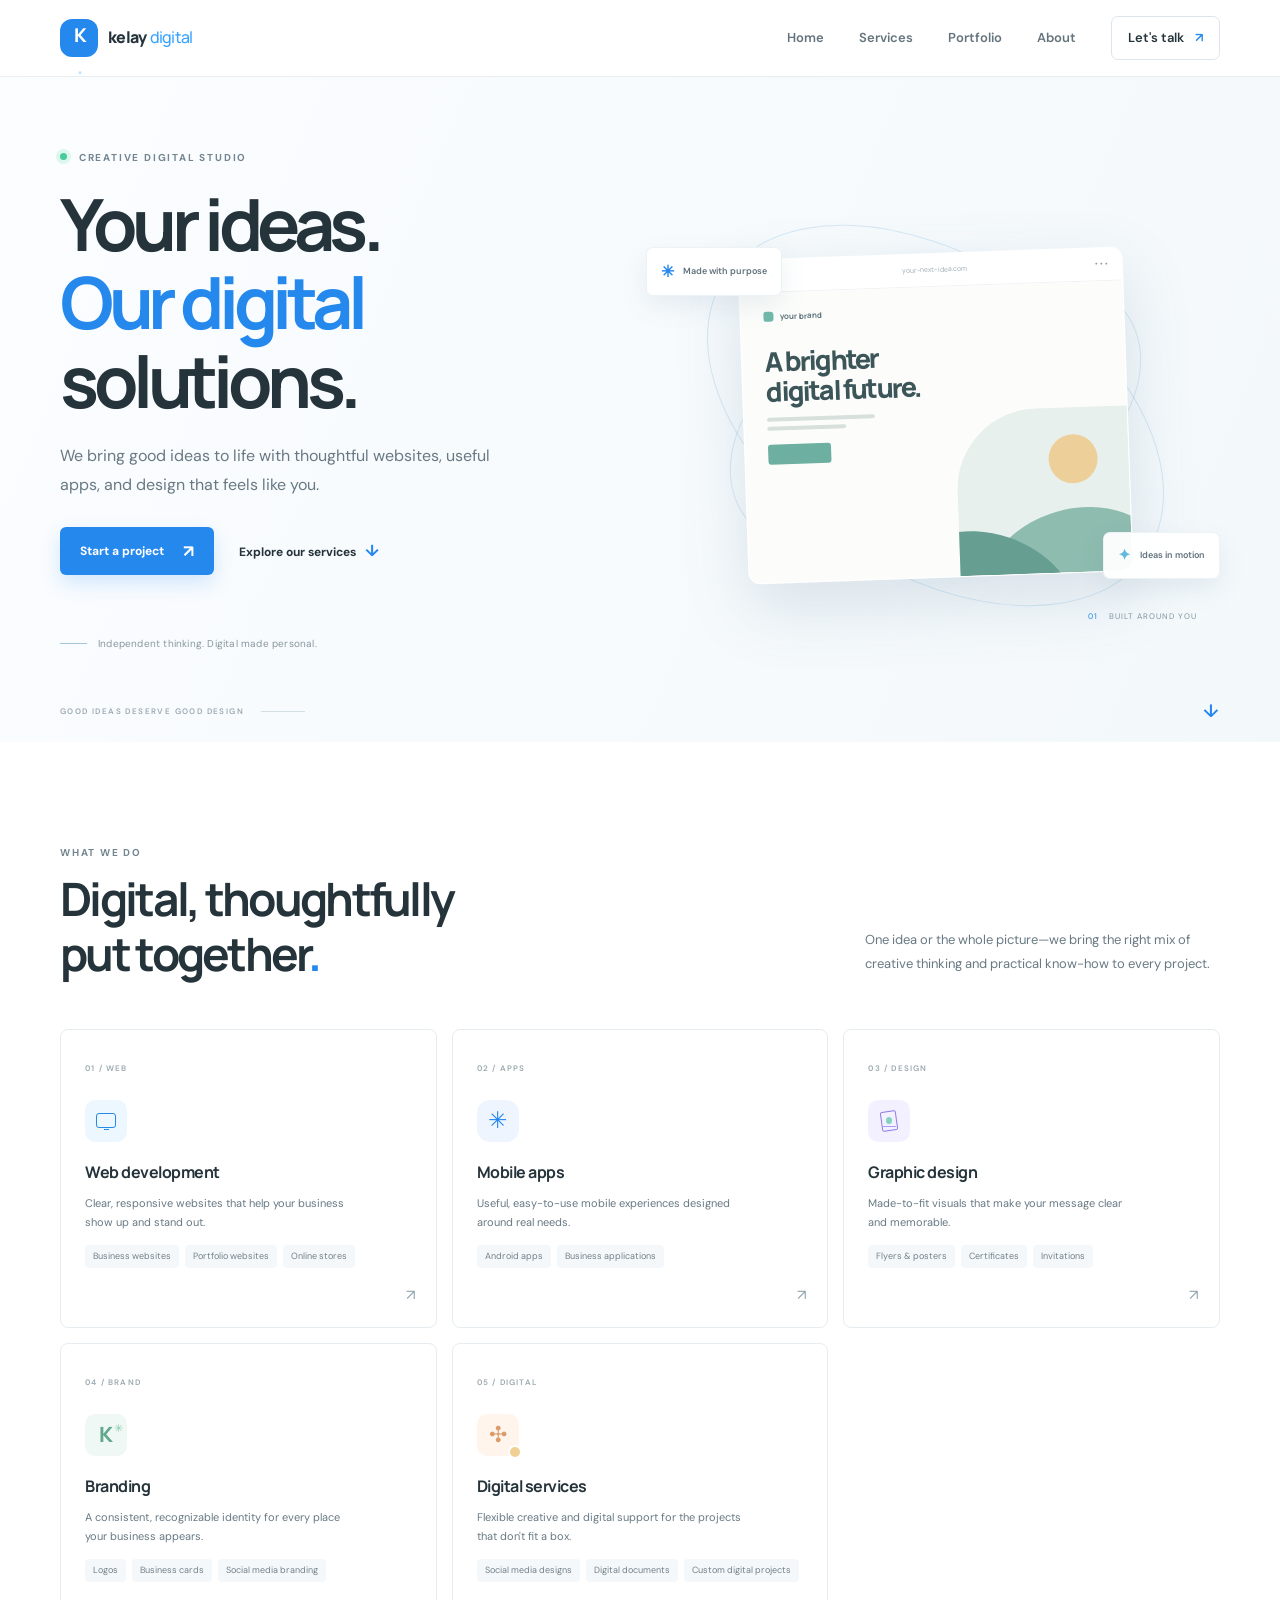
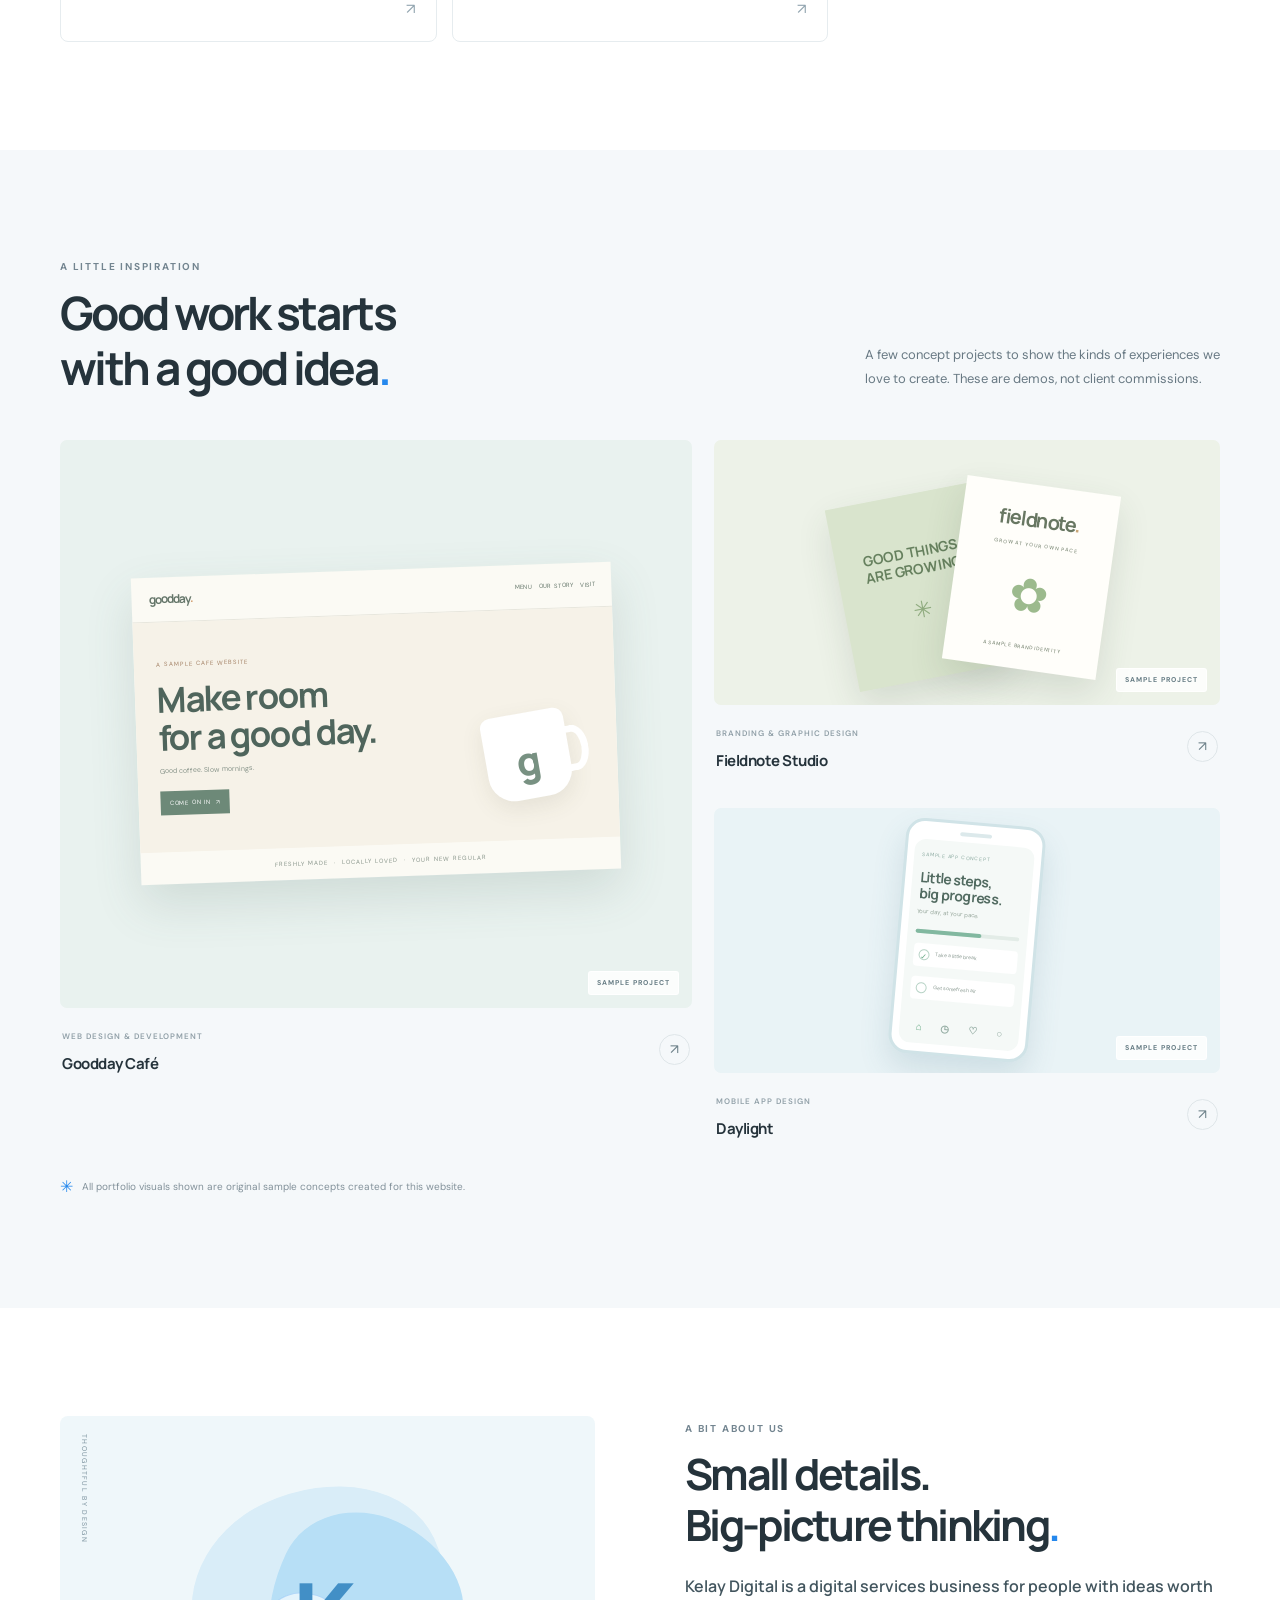
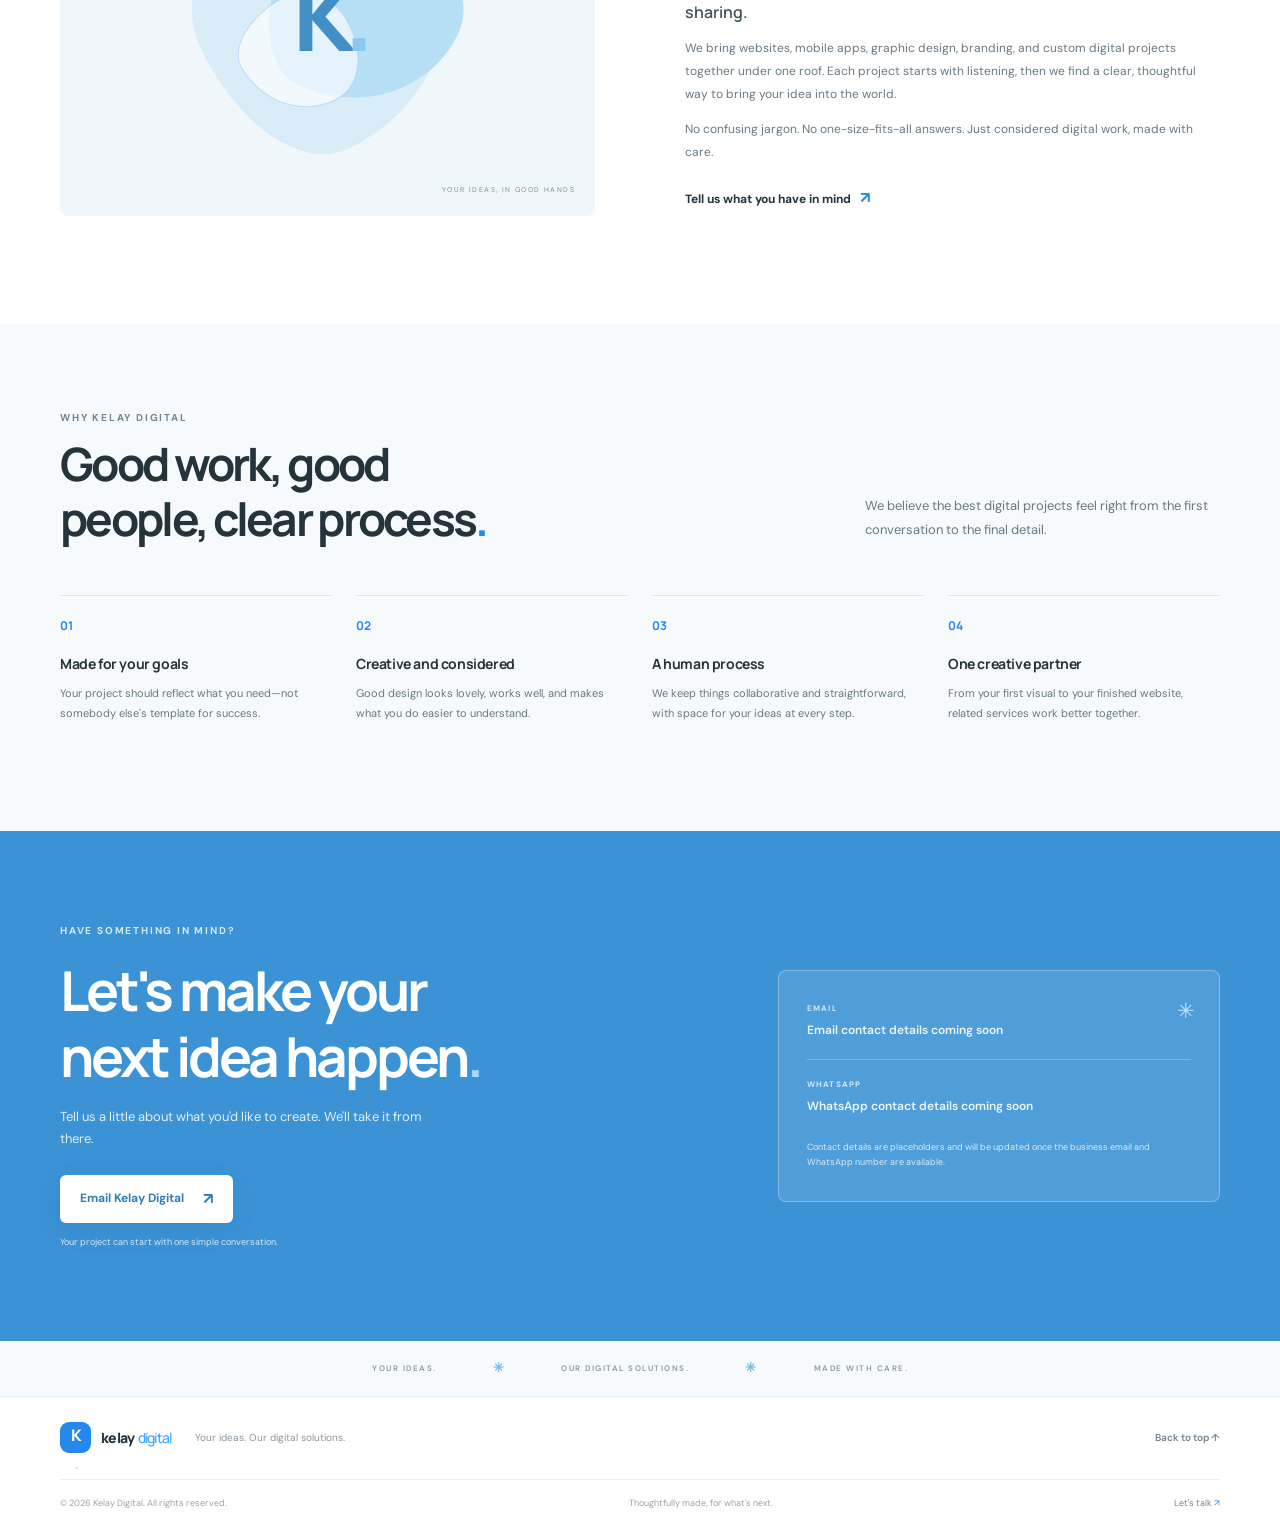
==== index.html @ d5e819df "Build responsive Kelay Digital business website Co-authored-by: Copilot <223556219+Copilot@users.nor" ====
<!doctype html>
<html lang="en">
  <head>
    <meta charset="utf-8">
    <meta name="viewport" content="width=device-width, initial-scale=1">
    <meta name="theme-color" content="#f6f9fc">
    <meta name="description" content="Kelay Digital creates thoughtful websites, mobile apps, visual identities, and digital designs for growing businesses.">
    <meta property="og:title" content="Kelay Digital — Your Ideas. Our Digital Solutions.">
    <meta property="og:description" content="Websites, mobile apps, design, and branding made for your next big idea.">
    <meta property="og:type" content="website">
    <title>Kelay Digital — Your Ideas. Our Digital Solutions.</title>
    <link rel="icon" href="assets/favicon.svg" type="image/svg+xml">
    <link rel="preconnect" href="https://fonts.googleapis.com">
    <link rel="preconnect" href="https://fonts.gstatic.com" crossorigin>
    <link href="https://fonts.googleapis.com/css2?family=DM+Sans:wght@400;500;600;700&family=Manrope:wght@400;500;600;700;800&display=swap" rel="stylesheet">
    <link rel="stylesheet" href="styles.css">
    <script src="script.js" defer></script>
  </head>
  <body>
    <a class="skip-link" href="#main">Skip to content</a>
    <header class="site-header">
      <div class="container nav-wrap">
        <a class="brand" href="#home" aria-label="Kelay Digital home">
          <span class="brand-mark" aria-hidden="true">K<span>.</span></span>
          <span class="brand-name">kelay<span>digital</span></span>
        </a>
        <button class="menu-toggle" type="button" aria-expanded="false" aria-controls="primary-nav" aria-label="Open navigation">
          <span></span><span></span>
        </button>
        <nav class="primary-nav" id="primary-nav" aria-label="Main navigation">
          <a href="#home">Home</a>
          <a href="#services">Services</a>
          <a href="#portfolio">Portfolio</a>
          <a href="#about">About</a>
          <a class="nav-contact" href="#contact">Let's talk <span aria-hidden="true">↗</span></a>
        </nav>
      </div>
    </header>

    <main id="main">
      <section class="hero section" id="home">
        <div class="container hero-grid">
          <div class="hero-copy">
            <p class="eyebrow"><span class="status-dot"></span> Creative digital studio</p>
            <h1>Your ideas.<br><span>Our digital</span><br>solutions.</h1>
            <p class="hero-description">We bring good ideas to life with thoughtful websites, useful apps, and design that feels like you.</p>
            <div class="button-row">
              <a class="button button-primary" href="#contact">Start a project <span aria-hidden="true">↗</span></a>
              <a class="text-link" href="#services">Explore our services <span aria-hidden="true">↓</span></a>
            </div>
            <div class="hero-note"><span class="note-line"></span> Independent thinking. Digital made personal.</div>
          </div>
          <div class="hero-art" aria-label="Abstract illustration of a website design in progress" role="img">
            <div class="art-orbit orbit-one"></div>
            <div class="art-orbit orbit-two"></div>
            <div class="art-glow"></div>
            <div class="floating-tag tag-design"><span class="tag-icon">✳</span> Made with purpose</div>
            <div class="browser-card">
              <div class="browser-top"><div class="window-dots"><i></i><i></i><i></i></div><span>your-next-idea.com</span><b>•••</b></div>
              <div class="browser-content">
                <div class="mock-brand"><span></span> your brand</div>
                <div class="mock-headline">A brighter<br>digital future.</div>
                <div class="mock-copy"></div><div class="mock-copy short"></div>
                <div class="mock-button"></div>
                <div class="mock-art"><div class="mock-sun"></div><div class="mock-hill hill-back"></div><div class="mock-hill hill-front"></div></div>
              </div>
            </div>
            <div class="floating-tag tag-spark"><span aria-hidden="true">✦</span> Ideas in motion</div>
            <div class="art-caption"><span>01</span> Built around you</div>
          </div>
        </div>
        <div class="hero-bottom container"><span>GOOD IDEAS DESERVE GOOD DESIGN</span><span class="hero-bottom-line"></span><a href="#services" aria-label="Scroll to services">↓</a></div>
      </section>

      <section class="section services-section" id="services">
        <div class="container">
          <div class="section-heading">
            <div><p class="eyebrow">What we do</p><h2>Digital, thoughtfully<br>put together<span class="blue-period">.</span></h2></div>
            <p class="section-intro">One idea or the whole picture—we bring the right mix of creative thinking and practical know-how to every project.</p>
          </div>
          <div class="service-grid">
            <article class="service-card"><span class="service-number">01 / WEB</span><div class="service-icon icon-web" aria-hidden="true"><span></span><i></i><b></b></div><h3>Web development</h3><p>Clear, responsive websites that help your business show up and stand out.</p><ul><li>Business websites</li><li>Portfolio websites</li><li>Online stores</li></ul><a href="#contact" class="card-arrow" aria-label="Ask about web development">↗</a></article>
            <article class="service-card"><span class="service-number">02 / APPS</span><div class="service-icon icon-app" aria-hidden="true"><span>✳</span></div><h3>Mobile apps</h3><p>Useful, easy-to-use mobile experiences designed around real needs.</p><ul><li>Android apps</li><li>Business applications</li></ul><a href="#contact" class="card-arrow" aria-label="Ask about mobile apps">↗</a></article>
            <article class="service-card"><span class="service-number">03 / DESIGN</span><div class="service-icon icon-design" aria-hidden="true"><span></span><i></i><b></b></div><h3>Graphic design</h3><p>Made-to-fit visuals that make your message clear and memorable.</p><ul><li>Flyers &amp; posters</li><li>Certificates</li><li>Invitations</li></ul><a href="#contact" class="card-arrow" aria-label="Ask about graphic design">↗</a></article>
            <article class="service-card"><span class="service-number">04 / BRAND</span><div class="service-icon icon-brand" aria-hidden="true"><span>K</span><i>✳</i></div><h3>Branding</h3><p>A consistent, recognizable identity for every place your business appears.</p><ul><li>Logos</li><li>Business cards</li><li>Social media branding</li></ul><a href="#contact" class="card-arrow" aria-label="Ask about branding">↗</a></article>
            <article class="service-card"><span class="service-number">05 / DIGITAL</span><div class="service-icon icon-digital" aria-hidden="true"><span>✣</span><b></b></div><h3>Digital services</h3><p>Flexible creative and digital support for the projects that don't fit a box.</p><ul><li>Social media designs</li><li>Digital documents</li><li>Custom digital projects</li></ul><a href="#contact" class="card-arrow" aria-label="Ask about digital services">↗</a></article>
          </div>
        </div>
      </section>

      <section class="section portfolio-section" id="portfolio">
        <div class="container">
          <div class="section-heading portfolio-heading">
            <div><p class="eyebrow">A little inspiration</p><h2>Good work starts<br>with a good idea<span class="blue-period">.</span></h2></div>
            <p class="section-intro">A few concept projects to show the kinds of experiences we love to create. These are demos, not client commissions.</p>
          </div>
          <div class="portfolio-grid">
            <article class="project-card project-large">
              <div class="project-art project-cafe" aria-label="Illustrated sample cafe website design">
                <div class="cafe-window"><div class="cafe-nav"><b>goodday<span>.</span></b><span>MENU&nbsp;&nbsp; OUR STORY&nbsp;&nbsp; VISIT</span></div><div class="cafe-main"><div><small>A SAMPLE CAFE WEBSITE</small><strong>Make room<br>for a good day.</strong><span>Good coffee. Slow mornings.</span><i>COME ON IN&nbsp; ↗</i></div><div class="coffee-cup"><span>g</span></div></div><div class="cafe-bottom">FRESHLY MADE&nbsp; · &nbsp;LOCALLY LOVED&nbsp; · &nbsp;YOUR NEW REGULAR</div></div>
                <span class="demo-stamp">SAMPLE PROJECT</span>
              </div>
              <div class="project-meta"><div><span>WEB DESIGN &amp; DEVELOPMENT</span><h3>Goodday Café</h3></div><span class="project-arrow" aria-hidden="true">↗</span></div>
            </article>
            <article class="project-card">
              <div class="project-art project-brand" aria-label="Illustrated sample stationery and branding concept">
                <div class="brand-paper paper-back"><span>GOOD THINGS<br>ARE GROWING.</span><i>✳</i></div><div class="brand-paper paper-front"><b>fieldnote<span>.</span></b><span>GROW AT YOUR OWN PACE</span><div class="leaf-art">✿</div><small>A SAMPLE BRAND IDENTITY</small></div><span class="demo-stamp">SAMPLE PROJECT</span>
              </div>
              <div class="project-meta"><div><span>BRANDING &amp; GRAPHIC DESIGN</span><h3>Fieldnote Studio</h3></div><span class="project-arrow" aria-hidden="true">↗</span></div>
            </article>
            <article class="project-card">
              <div class="project-art project-app" aria-label="Illustrated sample mobile app interface concept">
                <div class="app-phone"><div class="app-speaker"></div><div class="app-screen"><small>SAMPLE APP CONCEPT</small><b>Little steps,<br>big progress.</b><span>Your day, at your pace.</span><div class="app-progress"><i></i></div><div class="app-task"><i>✓</i><span>Take a little break</span></div><div class="app-task"><i></i><span>Get some fresh air</span></div><div class="app-nav"><b>⌂</b><b>◷</b><b>♡</b><b>○</b></div></div></div><span class="demo-stamp">SAMPLE PROJECT</span>
              </div>
              <div class="project-meta"><div><span>MOBILE APP DESIGN</span><h3>Daylight</h3></div><span class="project-arrow" aria-hidden="true">↗</span></div>
            </article>
          </div>
          <p class="portfolio-note"><span aria-hidden="true">✳</span> All portfolio visuals shown are original sample concepts created for this website.</p>
        </div>
      </section>

      <section class="section about-section" id="about">
        <div class="container about-grid">
          <div class="about-art" aria-hidden="true"><div class="about-shape shape-a"></div><div class="about-shape shape-b"></div><div class="about-shape shape-c"></div><div class="about-monogram">K<span>.</span></div><span class="about-art-caption">YOUR IDEAS, IN GOOD HANDS</span><span class="about-side-label">THOUGHTFUL BY DESIGN</span></div>
          <div class="about-copy"><p class="eyebrow">A bit about us</p><h2>Small details.<br>Big-picture thinking<span class="blue-period">.</span></h2><p class="about-lead">Kelay Digital is a digital services business for people with ideas worth sharing.</p><p>We bring websites, mobile apps, graphic design, branding, and custom digital projects together under one roof. Each project starts with listening, then we find a clear, thoughtful way to bring your idea into the world.</p><p>No confusing jargon. No one-size-fits-all answers. Just considered digital work, made with care.</p><a class="text-link about-link" href="#contact">Tell us what you have in mind <span aria-hidden="true">↗</span></a></div>
        </div>
      </section>

      <section class="section approach-section">
        <div class="container">
          <div class="section-heading"><div><p class="eyebrow">Why Kelay Digital</p><h2>Good work, good<br>people, clear process<span class="blue-period">.</span></h2></div><p class="section-intro">We believe the best digital projects feel right from the first conversation to the final detail.</p></div>
          <div class="approach-grid">
            <article><span>01</span><h3>Made for your goals</h3><p>Your project should reflect what you need—not somebody else's template for success.</p></article>
            <article><span>02</span><h3>Creative and considered</h3><p>Good design looks lovely, works well, and makes what you do easier to understand.</p></article>
            <article><span>03</span><h3>A human process</h3><p>We keep things collaborative and straightforward, with space for your ideas at every step.</p></article>
            <article><span>04</span><h3>One creative partner</h3><p>From your first visual to your finished website, related services work better together.</p></article>
          </div>
        </div>
      </section>

      <section class="section contact-section" id="contact">
        <div class="container contact-wrap">
          <div class="contact-copy"><p class="eyebrow">Have something in mind?</p><h2>Let's make your<br>next idea happen<span class="contact-period">.</span></h2><p>Tell us a little about what you'd like to create. We'll take it from there.</p><a class="button button-light" href="mailto:YOUR_EMAIL@example.com" data-contact="email">Email Kelay Digital <span aria-hidden="true">↗</span></a><p class="contact-note">Your project can start with one simple conversation.</p></div>
          <div class="contact-details"><span class="contact-detail-icon" aria-hidden="true">✳</span><div><span>EMAIL</span><a href="mailto:YOUR_EMAIL@example.com" data-contact="email">YOUR_EMAIL@example.com</a></div><div class="contact-divider"></div><div><span>WHATSAPP</span><a href="https://wa.me/YOUR_WHATSAPP_NUMBER" data-contact="whatsapp">WhatsApp contact details coming soon</a></div><p>Contact details are placeholders and will be updated once the business email and WhatsApp number are available.</p></div>
        </div>
      </section>
      <section class="closing-strip"><div class="container"><span>YOUR IDEAS.</span><i>✳</i><span>OUR DIGITAL SOLUTIONS.</span><i>✳</i><span>MADE WITH CARE.</span></div></section>
    </main>

    <footer class="site-footer">
      <div class="container footer-main"><a class="brand footer-brand" href="#home"><span class="brand-mark" aria-hidden="true">K<span>.</span></span><span class="brand-name">kelay<span>digital</span></span></a><p>Your ideas. Our digital solutions.</p><a href="#home" class="back-top">Back to top ↑</a></div>
      <div class="container footer-bottom"><span>© <span id="year"></span> Kelay Digital. All rights reserved.</span><span>Thoughtfully made, for what's next.</span><a href="#contact">Let's talk <span aria-hidden="true">↗</span></a></div>
    </footer>
  </body>
</html>
---- styles.css ----
:root {
  color-scheme: light;
  --ink: #25333b;
  --muted: #687983;
  --blue: #2588ed;
  --blue-bright: #38a4ff;
  --pale-blue: #eaf5ff;
  --paper: #ffffff;
  --wash: #f5f8fa;
  --line: #e6ecef;
  --heading: "Manrope", "DM Sans", sans-serif;
  --body: "DM Sans", "Manrope", sans-serif;
}

* { box-sizing: border-box; }
html { scroll-behavior: smooth; scroll-padding-top: 86px; }
body { margin: 0; color: var(--ink); background: var(--paper); font-family: var(--body); font-size: 15px; line-height: 1.7; -webkit-font-smoothing: antialiased; }
a { color: inherit; text-decoration: none; }
button, a { -webkit-tap-highlight-color: transparent; }
a:focus-visible, button:focus-visible { outline: 3px solid var(--blue-bright); outline-offset: 4px; }
.container { width: min(1160px, calc(100% - 64px)); margin: 0 auto; }
.section { padding: 108px 0; }
.site-header { position: sticky; z-index: 20; top: 0; background: rgba(255,255,255,.94); border-bottom: 1px solid rgba(230,236,239,.9); backdrop-filter: blur(14px); }
.nav-wrap { display: flex; min-height: 76px; align-items: center; justify-content: space-between; }
.brand { display: inline-flex; align-items: center; gap: 10px; }
.brand-mark { display: grid; width: 38px; height: 38px; place-items: center; border-radius: 12px; background: var(--blue); color: white; font-family: var(--heading); font-size: 19px; font-weight: 800; letter-spacing: -2px; }
.brand-mark span, .brand-name span { color: var(--blue-bright); }
.brand-mark span { color: #bde2ff; }
.brand-name { color: var(--ink); font-family: var(--heading); font-size: 16px; font-weight: 800; letter-spacing: -.7px; }
.brand-name span { padding-left: 3px; font-weight: 500; }
.primary-nav { display: flex; align-items: center; gap: 35px; color: #64747d; font-size: 13px; font-weight: 600; }
.primary-nav > a:not(.nav-contact) { transition: color .2s ease; }
.primary-nav > a:not(.nav-contact):hover { color: var(--blue); }
.nav-contact { padding: 10px 16px; border: 1px solid #dce5eb; border-radius: 7px; color: var(--ink); transition: border-color .2s, background .2s, color .2s; }
.nav-contact span { padding-left: 8px; color: var(--blue); }
.nav-contact:hover { border-color: var(--blue); background: var(--pale-blue); }
.menu-toggle { display: none; }
.hero { position: relative; overflow: hidden; min-height: 645px; padding: 72px 0 0; background: linear-gradient(112deg,#fbfdff 0%,#f3f8fb 100%); }
.hero-grid { display: grid; min-height: 510px; grid-template-columns: 1fr 1.03fr; align-items: center; gap: 38px; }
.hero-copy { position: relative; z-index: 2; padding-bottom: 29px; }
.eyebrow { margin: 0 0 19px; color: #738590; font-size: 10px; font-weight: 700; letter-spacing: 1.8px; text-transform: uppercase; }
.status-dot { display: inline-block; width: 7px; height: 7px; margin: 0 8px 1px 0; border-radius: 50%; background: #4ac99a; box-shadow: 0 0 0 4px #ddf7ec; }
h1, h2, h3, p { margin-top: 0; }
h1, h2, h3 { font-family: var(--heading); }
h1 { margin-bottom: 22px; font-size: clamp(48px,6vw,72px); font-weight: 700; letter-spacing: -5.4px; line-height: 1.09; }
h1 span { color: var(--blue); }
.hero-description { max-width: 440px; margin-bottom: 27px; color: var(--muted); font-size: 16px; line-height: 1.8; }
.button-row { display: flex; align-items: center; gap: 25px; }
.button { display: inline-flex; min-height: 48px; align-items: center; justify-content: center; gap: 19px; padding: 0 19px; border: 1px solid transparent; border-radius: 6px; font-size: 12px; font-weight: 700; transition: transform .2s ease, background .2s ease, box-shadow .2s ease; }
.button:hover { transform: translateY(-2px); }
.button-primary { background: var(--blue); color: white; box-shadow: 0 8px 20px rgba(37,136,237,.19); }
.button-primary:hover { background: #1876d5; box-shadow: 0 10px 24px rgba(37,136,237,.26); }
.button-primary span { font-size: 17px; }
.text-link { color: var(--ink); font-size: 12px; font-weight: 700; transition: color .2s; }
.text-link span { margin-left: 6px; color: var(--blue); font-size: 16px; }
.text-link:hover { color: var(--blue); }
.hero-note { display: flex; align-items: center; gap: 11px; margin-top: 60px; color: #8897a0; font-size: 10px; letter-spacing: .2px; }
.note-line { width: 27px; height: 1px; background: #a7c5d9; }
.hero-art { position: relative; display: grid; min-height: 480px; place-items: center; }
.art-glow { position: absolute; width: 350px; height: 350px; border-radius: 50%; background: radial-gradient(circle,#d9eeff 0%,rgba(226,242,255,.66) 48%,rgba(226,242,255,0) 72%); }
.art-orbit { position: absolute; border: 1px solid rgba(113,176,224,.25); border-radius: 50%; transform: rotate(-24deg); }
.orbit-one { width: 435px; height: 260px; }
.orbit-two { width: 505px; height: 315px; transform: rotate(33deg); }
.browser-card { position: relative; z-index: 1; overflow: hidden; width: min(385px,83%); border: 1px solid rgba(255,255,255,.9); border-radius: 12px; background: white; box-shadow: 0 24px 65px rgba(71,111,139,.17); transform: rotate(-2deg); animation: float 6s ease-in-out infinite; }
.browser-top { display: flex; height: 33px; align-items: center; justify-content: space-between; padding: 0 12px; border-bottom: 1px solid #eff2f4; color: #a3b0b9; font-size: 7px; }
.browser-top b { color: #8d9ba4; letter-spacing: 2px; }
.window-dots { display: flex; gap: 4px; }
.window-dots i { width: 5px; height: 5px; border-radius: 50%; background: #c8dfed; }
.window-dots i:first-child { background: #ffb7ab; }.window-dots i:nth-child(2) { background: #f6d78a; }
.browser-content { position: relative; overflow: hidden; height: 290px; padding: 17px 23px; background: #fcfdfb; }
.mock-brand { position: relative; z-index: 1; color: #5e747c; font-family: var(--heading); font-size: 8px; font-weight: 700; }
.mock-brand span { display: inline-block; width: 10px; height: 10px; margin-right: 4px; border-radius: 3px; background: #72b9ab; vertical-align: -2px; }
.mock-headline { position: relative; z-index: 1; margin-top: 23px; color: #3c5559; font-family: var(--heading); font-size: 27px; font-weight: 800; letter-spacing: -1.8px; line-height: 1.12; }
.mock-copy { position: relative; z-index: 1; width: 108px; height: 4px; margin-top: 11px; border-radius: 5px; background: #d7e0dd; }
.mock-copy.short { width: 79px; margin-top: 5px; }
.mock-button { position: relative; z-index: 1; width: 63px; height: 20px; margin-top: 14px; border-radius: 3px; background: #6dafa0; }
.mock-art { position: absolute; right: -8px; bottom: 0; width: 180px; height: 165px; overflow: hidden; border-radius: 80px 0 0 0; background: #e7f0ec; }
.mock-sun { position: absolute; top: 27px; right: 39px; width: 49px; height: 49px; border-radius: 50%; background: #edcf9a; }
.mock-hill { position: absolute; right: -24px; bottom: -67px; width: 180px; height: 130px; border-radius: 50% 50% 0 0; background: #8ebcaf; transform: rotate(-14deg); }
.hill-front { right: 63px; bottom: -89px; background: #669e91; transform: rotate(21deg); }
.floating-tag { position: absolute; z-index: 2; display: flex; align-items: center; gap: 9px; padding: 10px 14px; border: 1px solid rgba(234,241,245,.9); border-radius: 7px; background: rgba(255,255,255,.95); box-shadow: 0 10px 26px rgba(71,111,139,.1); color: #60717b; font-size: 9px; font-weight: 600; }
.tag-design { top: 72px; left: -5px; animation: float 5.5s ease-in-out infinite reverse; }
.tag-icon { color: var(--blue); font-size: 16px; }
.tag-spark { right: 0; bottom: 76px; animation: float 5s 1s ease-in-out infinite; }
.tag-spark span { color: #62b9db; font-size: 15px; }
.art-caption { position: absolute; right: 23px; bottom: 31px; color: #8296a0; font-size: 8px; letter-spacing: 1px; text-transform: uppercase; }
.art-caption span { margin-right: 8px; color: var(--blue); }
.hero-bottom { display: flex; height: 61px; align-items: center; gap: 17px; color: #9caab2; font-size: 8px; font-weight: 600; letter-spacing: 1.4px; }
.hero-bottom-line { width: 44px; height: 1px; background: #d4dfe5; }
.hero-bottom a { margin-left: auto; color: var(--blue); font-size: 18px; }
.section-heading { display: flex; align-items: end; justify-content: space-between; gap: 30px; margin-bottom: 48px; }
.section-heading .eyebrow { margin-bottom: 11px; }
h2 { margin-bottom: 0; font-size: clamp(34px,4.2vw,46px); font-weight: 700; letter-spacing: -2.7px; line-height: 1.19; }
.blue-period { color: var(--blue); }
.section-intro { max-width: 355px; margin: 0 0 5px; color: var(--muted); font-size: 13px; line-height: 1.85; }
.services-section { padding-top: 102px; }
.service-grid { display: grid; grid-template-columns: repeat(3,1fr); gap: 15px; }
.service-card { position: relative; min-height: 299px; padding: 24px 24px 22px; border: 1px solid var(--line); border-radius: 8px; background: white; transition: transform .25s ease, box-shadow .25s ease, border-color .25s ease; }
.service-card:hover { transform: translateY(-4px); border-color: #d2e9fa; box-shadow: 0 16px 36px rgba(45,89,119,.07); }
.service-number { color: #9aa8af; font-size: 8px; font-weight: 600; letter-spacing: 1.2px; }
.service-icon { position: relative; display: grid; width: 42px; height: 42px; margin: 20px 0 17px; place-items: center; border-radius: 10px; background: #edf7ff; color: var(--blue); }
.icon-web span { width: 20px; height: 15px; border: 1.5px solid currentColor; border-radius: 3px; }
.icon-web i { position: absolute; width: 9px; height: 1px; margin-top: 13px; background: currentColor; }
.icon-web b { position: absolute; width: 5px; height: 1px; margin-top: 17px; background: currentColor; }
.icon-app { border-radius: 13px; background: #eff5ff; font-size: 23px; }
.icon-design { background: #f3f0ff; }
.icon-design span { width: 16px; height: 20px; border: 1.5px solid #8d7be5; border-radius: 2px; transform: rotate(-8deg); }
.icon-design i { position: absolute; width: 6px; height: 7px; border-radius: 50%; background: #83d3c0; }
.icon-design b { position: absolute; width: 14px; height: 1px; margin-top: 12px; background: #aa9cf0; }
.icon-brand { background: #eff8f4; }
.icon-brand span { color: #62a88f; font-family: var(--heading); font-size: 21px; font-weight: 800; }
.icon-brand i { position: absolute; top: 5px; right: 4px; color: #8bc9ad; font-size: 11px; font-style: normal; }
.icon-digital { background: #fff5ed; color: #dc9b69; font-size: 22px; }
.icon-digital b { position: absolute; right: -3px; bottom: -3px; width: 14px; height: 14px; border: 2px solid white; border-radius: 50%; background: #f2cf92; }
.service-card h3 { margin: 0 0 8px; font-size: 16px; font-weight: 700; letter-spacing: -.5px; }
.service-card p { max-width: 275px; margin-bottom: 13px; color: var(--muted); font-size: 11px; line-height: 1.7; }
.service-card ul { display: flex; flex-wrap: wrap; gap: 6px; margin: 0; padding: 0; list-style: none; }
.service-card li { padding: 4px 8px; border-radius: 4px; background: #f5f8fa; color: #71808a; font-size: 9px; }
.card-arrow { position: absolute; right: 21px; bottom: 19px; color: #91a4af; font-size: 15px; transition: color .2s, transform .2s; }
.card-arrow:hover { color: var(--blue); transform: translate(2px,-2px); }
.portfolio-section { background: var(--wash); }
.portfolio-heading { margin-bottom: 44px; }
.portfolio-grid { display: grid; grid-template-columns: 1.25fr 1fr; gap: 34px 22px; }
.project-large { grid-row: span 2; }
.project-art { position: relative; display: flex; overflow: hidden; min-height: 265px; align-items: center; justify-content: center; border-radius: 7px; }
.project-large .project-art { min-height: 568px; }
.project-cafe { background: #e9f2ef; }
.cafe-window { overflow: hidden; width: 76%; max-width: 500px; background: #fbfaf4; box-shadow: 0 20px 48px rgba(73,105,95,.16); transform: rotate(-2deg); transition: transform .3s ease; }
.project-card:hover .cafe-window { transform: rotate(0) scale(1.015); }
.cafe-nav { display: flex; height: 45px; align-items: center; justify-content: space-between; padding: 0 17px; border-bottom: 1px solid #e7e6dd; color: #65766a; font-size: 6px; letter-spacing: .3px; }
.cafe-nav b { font-family: var(--heading); font-size: 12px; letter-spacing: -1px; }.cafe-nav b span { color: #d19a6b; }
.cafe-main { position: relative; display: flex; min-height: 230px; align-items: center; padding: 22px; background: #f6f2e8; }
.cafe-main small, .cafe-main strong, .cafe-main span, .cafe-main i { position: relative; z-index: 1; display: block; }
.cafe-main small { margin-bottom: 12px; color: #a48266; font-size: 6px; letter-spacing: 1px; }
.cafe-main strong { color: #4f655c; font-family: var(--heading); font-size: clamp(22px,3vw,35px); letter-spacing: -1.8px; line-height: 1.06; }
.cafe-main span { margin-top: 9px; color: #89958b; font-size: 7px; }
.cafe-main i { width: max-content; margin-top: 14px; padding: 7px 9px; background: #6d8978; color: white; font-size: 6px; font-style: normal; letter-spacing: .8px; }
.coffee-cup { position: absolute; right: 10%; bottom: 41px; display: grid; width: 84px; height: 86px; place-items: center; border-radius: 10px 10px 26px 26px; background: #fff; box-shadow: 0 8px 22px rgba(84,85,57,.1); transform: rotate(-8deg); }
.coffee-cup:after { position: absolute; right: -20px; width: 23px; height: 32px; border: 7px solid #fff; border-left: 0; border-radius: 0 50% 50% 0; content: ""; }
.coffee-cup span { color: #789182; font-family: var(--heading); font-size: 39px; font-weight: 800; }
.cafe-bottom { padding: 11px 14px; color: #89958b; font-size: 6px; letter-spacing: 1px; text-align: center; }
.project-brand { background: #edf2e8; }
.brand-paper { position: absolute; display: flex; width: 155px; height: 185px; flex-direction: column; align-items: center; justify-content: center; box-shadow: 0 15px 35px rgba(55,80,58,.14); }
.paper-back { left: 25%; top: 54px; background: #d9e4cd; color: #66805e; transform: rotate(-11deg); }
.paper-back span { font-family: var(--heading); font-size: 14px; font-weight: 700; line-height: 1.25; }
.paper-back i { margin-top: 13px; color: #91ad80; font-size: 23px; font-style: normal; }
.paper-front { right: 22%; top: 45px; background: #fffefa; color: #687762; transform: rotate(8deg); }
.paper-front>b { font-family: var(--heading); font-size: 20px; letter-spacing: -1.4px; }.paper-front>b span { color: #c8a576; }
.paper-front>span { margin-top: 5px; font-size: 5px; letter-spacing: 1px; }
.leaf-art { margin: 7px 0; color: #9cba8d; font-size: 47px; }
.paper-front small { font-size: 5px; letter-spacing: .8px; }
.project-app { background: #e9f3f6; }
.app-phone { width: 140px; height: 236px; padding: 7px; border: 3px solid #d0e3e7; border-radius: 19px; background: #fff; box-shadow: 0 15px 30px rgba(68,118,135,.16); transform: rotate(5deg); transition: transform .3s; }
.project-card:hover .app-phone { transform: rotate(0); }
.app-speaker { width: 32px; height: 4px; margin: 1px auto 6px; border-radius: 5px; background: #dce9eb; }
.app-screen { position: relative; height: 204px; padding: 12px 8px; border-radius: 11px; background: #f5f9f7; }
.app-screen>small { display: block; color: #87a79d; font-size: 5px; letter-spacing: .8px; }
.app-screen>b { display: block; margin-top: 9px; color: #526b61; font-family: var(--heading); font-size: 14px; letter-spacing: -.7px; line-height: 1.15; }
.app-screen>span { display: block; margin: 5px 0 13px; color: #9aaa9f; font-size: 6px; }
.app-progress { height: 4px; border-radius: 4px; background: #e3ece7; }.app-progress i { display: block; width: 63%; height: 4px; border-radius: 4px; background: #82b8a0; }
.app-task { display: flex; align-items: center; gap: 6px; margin-top: 10px; padding: 6px 5px; border-radius: 4px; background: white; color: #83948b; font-size: 5px; }
.app-task i { display: grid; width: 11px; height: 11px; place-items: center; border: 1px solid #b7d3c6; border-radius: 50%; color: #67a985; font-size: 8px; font-style: normal; }
.app-nav { position: absolute; right: 7px; bottom: 8px; left: 7px; display: flex; justify-content: space-around; color: #91aaa0; font-size: 10px; }
.app-nav b:first-child { color: #5da47c; }
.demo-stamp { position: absolute; right: 13px; bottom: 13px; padding: 5px 8px; border: 1px solid rgba(255,255,255,.8); border-radius: 3px; background: rgba(255,255,255,.8); color: #667c84; font-size: 7px; font-weight: 700; letter-spacing: 1px; }
.project-meta { display: flex; align-items: center; justify-content: space-between; padding: 14px 2px 0; }
.project-meta>div>span { color: #91a0a8; font-size: 8px; font-weight: 600; letter-spacing: 1px; }
.project-meta h3 { margin: 4px 0 0; font-size: 15px; font-weight: 700; letter-spacing: -.5px; }
.project-arrow { display: grid; width: 31px; height: 31px; place-items: center; border: 1px solid #dfe6e9; border-radius: 50%; color: #6b7f88; font-size: 14px; transition: color .2s, background .2s, border-color .2s; }
.project-card:hover .project-arrow { border-color: var(--blue); background: var(--blue); color: white; }
.portfolio-note { display: flex; align-items: center; gap: 9px; margin: 31px 0 0; color: #82919a; font-size: 10px; }.portfolio-note span { color: var(--blue); font-size: 16px; }
.about-grid { display: grid; grid-template-columns: 1fr 1fr; align-items: center; gap: 90px; }
.about-art { position: relative; display: grid; overflow: hidden; min-height: 400px; place-items: center; border-radius: 8px; background: #eff7fa; }
.about-shape { position: absolute; border-radius: 46% 54% 65% 35% / 40% 40% 60% 60%; }
.shape-a { width: 258px; height: 258px; background: #d9edf8; transform: rotate(-25deg); }
.shape-b { width: 190px; height: 190px; background: #b7dff6; transform: translate(36px,-5px) rotate(25deg); }
.shape-c { width: 116px; height: 116px; border: 1px solid rgba(37,136,237,.27); background: rgba(255,255,255,.64); transform: translate(-28px,38px) rotate(60deg); }
.about-monogram { position: relative; z-index: 1; color: #428fc6; font-family: var(--heading); font-size: 94px; font-weight: 800; letter-spacing: -12px; }
.about-monogram span { color: #8ac9ed; }
.about-art-caption { position: absolute; right: 20px; bottom: 20px; color: #7b929e; font-size: 7px; letter-spacing: 1.4px; }
.about-side-label { position: absolute; top: 18px; left: 18px; color: #7b929e; font-size: 7px; letter-spacing: 1.3px; writing-mode: vertical-rl; }
.about-copy .eyebrow { margin-bottom: 11px; }
.about-copy h2 { margin-bottom: 22px; font-size: clamp(35px,4vw,43px); }
.about-copy>p:not(.eyebrow) { color: var(--muted); font-size: 12px; line-height: 1.9; }
.about-copy .about-lead { margin-bottom: 12px; color: #42555e!important; font-family: var(--heading); font-size: 16px!important; font-weight: 600; line-height: 1.65!important; }
.about-link { display: inline-block; margin-top: 9px; }
.approach-section { padding-top: 85px; background: #f7fafc; }
.approach-grid { display: grid; grid-template-columns: repeat(4,1fr); gap: 24px; }
.approach-grid article { padding-top: 17px; border-top: 1px solid #dce6eb; }
.approach-grid article>span { color: var(--blue); font-family: var(--heading); font-size: 12px; font-weight: 700; }
.approach-grid h3 { margin: 14px 0 8px; font-size: 14px; letter-spacing: -.4px; }
.approach-grid p { margin: 0; color: var(--muted); font-size: 11px; line-height: 1.8; }
.contact-section { padding: 91px 0; background: #3b92d5; color: white; }
.contact-wrap { display: grid; grid-template-columns: 1.1fr .8fr; align-items: center; gap: 110px; }
.contact-copy .eyebrow { color: #d6eaff; }.contact-copy h2 { margin-bottom: 17px; font-size: clamp(40px,5vw,55px); letter-spacing: -3px; }
.contact-period { color: #a9d8ff; }.contact-copy>p:not(.eyebrow) { max-width: 390px; margin-bottom: 24px; color: #e1f0fb; font-size: 13px; }
.button-light { background: white; color: #337db5; box-shadow: 0 8px 25px rgba(32,89,133,.13); }.button-light:hover { background: #f0f8ff; }.button-light span { font-size: 16px; }
.contact-note { margin: 12px 0 0!important; color: #d6eaff!important; font-size: 9px!important; }
.contact-details { position: relative; padding: 31px 28px; border: 1px solid rgba(255,255,255,.3); border-radius: 8px; background: rgba(255,255,255,.1); }
.contact-detail-icon { position: absolute; top: 23px; right: 24px; color: #c2e3fc; font-size: 21px; }
.contact-details>div:not(.contact-divider) { display: flex; flex-direction: column; gap: 5px; }
.contact-details>div>span { color: #d1eaff; font-size: 8px; font-weight: 700; letter-spacing: 1.2px; }
.contact-details>div>a { width: fit-content; color: white; font-size: 12px; font-weight: 600; overflow-wrap: anywhere; }.contact-details>div>a:hover { text-decoration: underline; text-underline-offset: 3px; }
.contact-divider { height: 1px; margin: 18px 0; background: rgba(255,255,255,.23); }
.contact-details>p { margin: 23px 0 0; color: #d8ecfa; font-size: 9px; line-height: 1.7; }
.closing-strip { border-bottom: 1px solid #e8eef1; background: #f7fafc; }
.closing-strip .container { display: flex; min-height: 55px; align-items: center; justify-content: center; gap: clamp(15px,5vw,56px); color: #8a9aa3; font-size: 8px; font-weight: 600; letter-spacing: 1.5px; }
.closing-strip i { color: #78b9e7; font-size: 13px; font-style: normal; }
.site-footer { background: white; }
.footer-main { display: flex; min-height: 83px; align-items: center; gap: 23px; border-bottom: 1px solid #edf1f3; }
.footer-brand .brand-mark { width: 31px; height: 31px; border-radius: 9px; font-size: 16px; }
.footer-brand .brand-name { font-size: 14px; }
.footer-main>p { margin: 0; color: #89969e; font-size: 10px; }
.back-top { margin-left: auto; color: #76868e; font-size: 10px; font-weight: 600; }.back-top:hover { color: var(--blue); }
.footer-bottom { display: flex; min-height: 47px; align-items: center; justify-content: space-between; color: #99a5ab; font-size: 9px; }
.footer-bottom a { color: #75868e; }.footer-bottom a span { color: var(--blue); }
.footer-bottom a:hover { color: var(--blue); }
.skip-link { position: absolute; z-index: 50; top: 8px; left: 8px; padding: 10px 14px; transform: translateY(-150%); border-radius: 5px; background: white; color: var(--ink); }
.skip-link:focus { transform: translateY(0); }
.contact-details a[data-contact="email"].is-placeholder,.contact-details a[data-contact="whatsapp"].is-placeholder { color: #edf7ff; cursor: default; text-decoration: none; }
@keyframes float { 0%,100% { transform: translateY(0) rotate(-2deg); } 50% { transform: translateY(-9px) rotate(-2deg); } }
@media (max-width: 900px) {
  .container { width: min(100% - 48px, 700px); }
  .section { padding: 82px 0; }
  .primary-nav { gap: 21px; }
  .hero { min-height: unset; padding-top: 50px; }
  .hero-grid { min-height: 470px; grid-template-columns: 1fr 1fr; gap: 10px; }
  h1 { font-size: 57px; }
  .hero-art { min-height: 400px; }
  .browser-content { height: 260px; }
  .browser-card { width: 92%; }
  .tag-design { left: -13px; }.tag-spark { right: -8px; }
  .service-card { padding: 20px 18px; }
  .service-card li { font-size: 8px; }
  .project-large .project-art { min-height: 505px; }
  .portfolio-grid { gap: 25px 17px; }
  .about-grid { gap: 48px; }
  .about-art { min-height: 350px; }
  .contact-wrap { gap: 45px; }
}
@media (max-width: 640px) {
  html { scroll-padding-top: 70px; }
  .container { width: calc(100% - 40px); }
  .section { padding: 70px 0; }
  .nav-wrap { min-height: 66px; }
  .brand-mark { width: 34px; height: 34px; }
  .menu-toggle { display: flex; width: 42px; height: 42px; flex-direction: column; align-items: center; justify-content: center; gap: 5px; border: 1px solid #e3eaee; border-radius: 7px; background: white; cursor: pointer; }
  .menu-toggle span { width: 17px; height: 1.5px; background: #53656f; transition: transform .2s; }
  .menu-toggle[aria-expanded="true"] span:first-child { transform: translateY(3.25px) rotate(45deg); }
  .menu-toggle[aria-expanded="true"] span:last-child { transform: translateY(-3.25px) rotate(-45deg); }
  .primary-nav { position: absolute; top: 65px; right: 0; left: 0; display: none; align-items: stretch; gap: 0; padding: 8px 20px 17px; border-bottom: 1px solid var(--line); background: white; box-shadow: 0 14px 22px rgba(36,66,84,.08); }
  .primary-nav.is-open { display: flex; flex-direction: column; }
  .primary-nav>a:not(.nav-contact) { padding: 12px 5px; border-bottom: 1px solid #f0f3f5; }
  .nav-contact { margin-top: 12px; text-align: center; }
  .hero { padding-top: 50px; }
  .hero-grid { grid-template-columns: 1fr; gap: 0; }
  .hero-copy { padding: 6px 0 0; }
  .eyebrow { font-size: 9px; }
  h1 { margin-bottom: 17px; font-size: clamp(49px,14vw,66px); letter-spacing: -4.2px; }
  .hero-description { max-width: 390px; font-size: 14px; }
  .button-row { gap: 18px; }
  .button { min-height: 46px; gap: 12px; padding: 0 14px; font-size: 11px; }
  .text-link { font-size: 10px; }
  .hero-note { margin-top: 29px; }
  .hero-art { min-height: 365px; margin-top: 10px; }
  .browser-card { width: min(360px,83%); }
  .browser-content { height: 244px; }
  .mock-art { width: 157px; height: 143px; }
  .art-orbit.orbit-one { width: 340px; height: 220px; }
  .art-orbit.orbit-two { width: 370px; height: 235px; }
  .tag-design { top: 38px; left: 0; }.tag-spark { right: -1px; bottom: 43px; }
  .hero-bottom { height: 47px; font-size: 7px; letter-spacing: 1px; }
  .section-heading { display: block; margin-bottom: 30px; }
  h2 { font-size: clamp(33px,9vw,41px); letter-spacing: -2.1px; }
  .section-intro { max-width: 440px; margin-top: 17px; font-size: 12px; }
  .services-section { padding-top: 70px; }
  .service-grid { grid-template-columns: 1fr; gap: 11px; }
  .service-card { min-height: unset; padding: 20px 20px 21px; }
  .service-icon { margin: 15px 0 12px; }
  .service-card p { max-width: 350px; }
  .service-card li { font-size: 9px; }
  .card-arrow { right: 20px; bottom: 20px; }
  .portfolio-grid { grid-template-columns: 1fr; gap: 27px; }
  .project-large { grid-row: auto; }
  .project-art,.project-large .project-art { min-height: 330px; }
  .project-large .project-art { min-height: 390px; }
  .cafe-window { width: 85%; }
  .cafe-main { min-height: 190px; padding: 18px; }
  .cafe-main strong { font-size: clamp(25px,8vw,35px); }
  .coffee-cup { right: 7%; width: 67px; height: 72px; }
  .paper-back { left: 23%; }.paper-front { right: 19%; }
  .portfolio-note { align-items: flex-start; font-size: 9px; }
  .about-grid { grid-template-columns: 1fr; gap: 35px; }
  .about-art { min-height: 310px; }
  .about-copy h2 { font-size: 37px; }
  .approach-section { padding-top: 70px; }
  .approach-grid { grid-template-columns: 1fr 1fr; gap: 26px 17px; }
  .approach-grid h3 { font-size: 12px; }
  .approach-grid p { font-size: 10px; }
  .contact-section { padding: 69px 0; }
  .contact-wrap { grid-template-columns: 1fr; gap: 32px; }
  .contact-copy h2 { font-size: 44px; }
  .contact-details { padding: 25px 21px; }
  .closing-strip .container { min-height: 47px; gap: 10px; font-size: 6px; letter-spacing: .8px; }
  .closing-strip i { font-size: 10px; }
  .footer-main { min-height: 75px; flex-wrap: wrap; gap: 7px 13px; }
  .footer-main>p { font-size: 9px; }
  .back-top { font-size: 9px; }
  .footer-bottom { min-height: 58px; flex-wrap: wrap; gap: 2px 10px; padding: 10px 0; font-size: 8px; }
}
@media (max-width: 360px) {
  .container { width: calc(100% - 32px); }
  h1 { font-size: 47px; }
  .button-row { gap: 11px; }
  .button { padding: 0 10px; }
  .text-link { font-size: 9px; }
  .closing-strip .container { letter-spacing: .4px; }
}
@media (prefers-reduced-motion: reduce) {
  *,*::before,*::after { scroll-behavior: auto!important; animation-duration: .01ms!important; animation-iteration-count: 1!important; transition-duration: .01ms!important; }
}
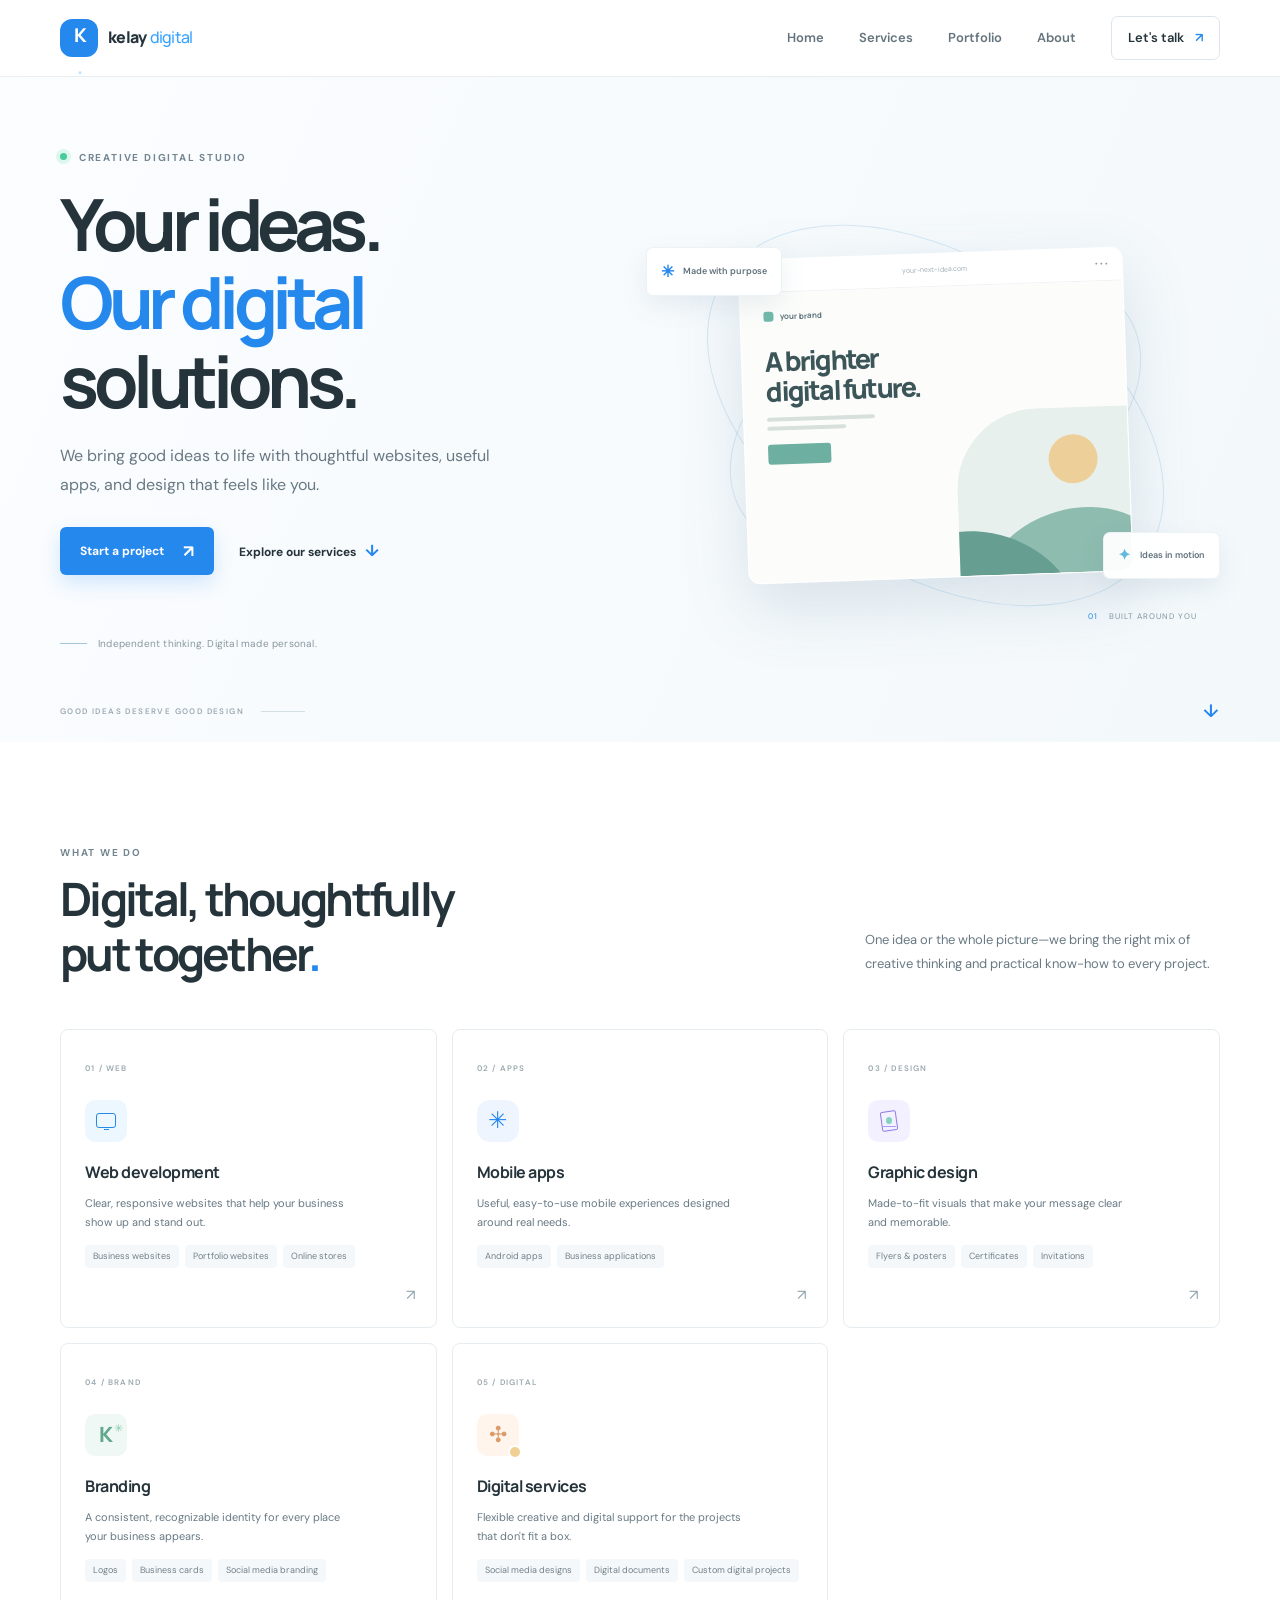
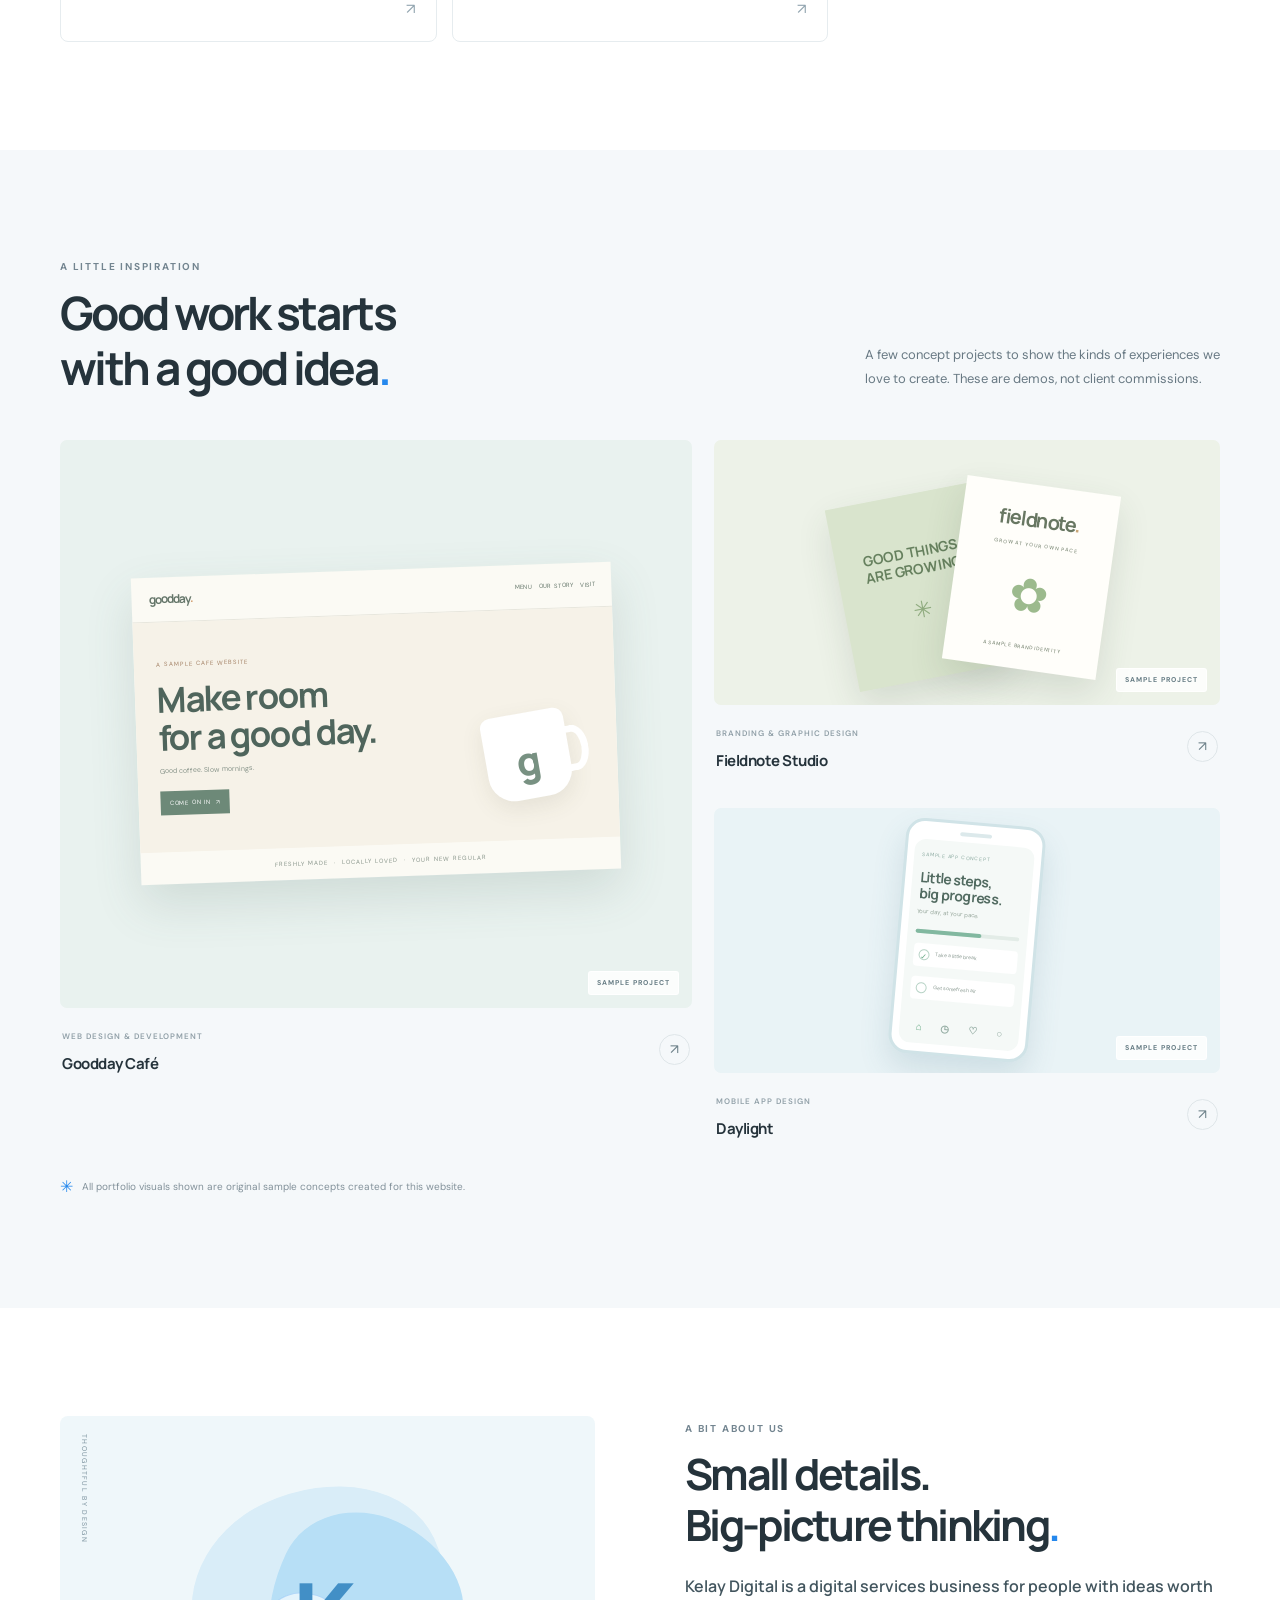
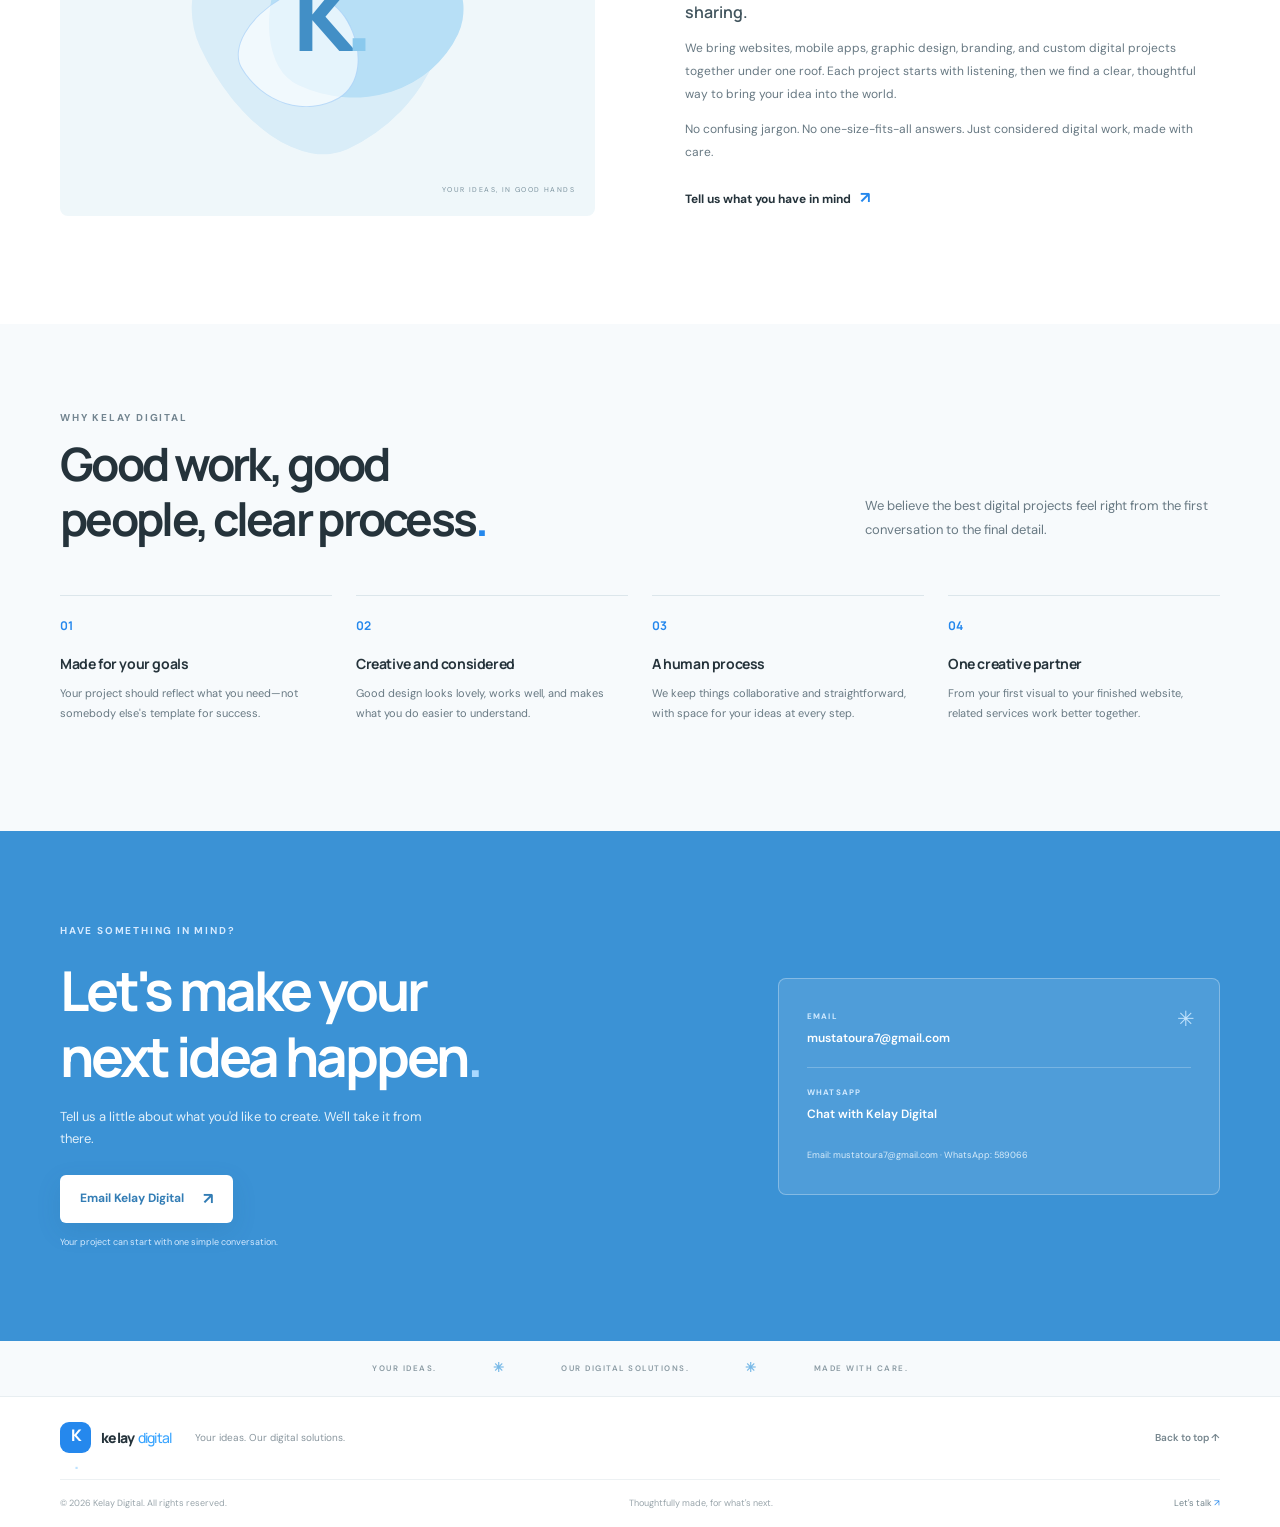
==== commit f4ab5514: "Update Kelay Digital contact section" ====
--- a/index.html
+++ b/index.html
@@ -140,8 +140,8 @@
 
       <section class="section contact-section" id="contact">
         <div class="container contact-wrap">
-          <div class="contact-copy"><p class="eyebrow">Have something in mind?</p><h2>Let's make your<br>next idea happen<span class="contact-period">.</span></h2><p>Tell us a little about what you'd like to create. We'll take it from there.</p><a class="button button-light" href="mailto:YOUR_EMAIL@example.com" data-contact="email">Email Kelay Digital <span aria-hidden="true">↗</span></a><p class="contact-note">Your project can start with one simple conversation.</p></div>
-          <div class="contact-details"><span class="contact-detail-icon" aria-hidden="true">✳</span><div><span>EMAIL</span><a href="mailto:YOUR_EMAIL@example.com" data-contact="email">YOUR_EMAIL@example.com</a></div><div class="contact-divider"></div><div><span>WHATSAPP</span><a href="https://wa.me/YOUR_WHATSAPP_NUMBER" data-contact="whatsapp">WhatsApp contact details coming soon</a></div><p>Contact details are placeholders and will be updated once the business email and WhatsApp number are available.</p></div>
+          <div class="contact-copy"><p class="eyebrow">Have something in mind?</p><h2>Let's make your<br>next idea happen<span class="contact-period">.</span></h2><p>Tell us a little about what you'd like to create. We'll take it from there.</p><a class="button button-light" href="mailto:mustatoura7@gmail.com" data-contact="email">Email Kelay Digital <span aria-hidden="true">↗</span></a><p class="contact-note">Your project can start with one simple conversation.</p></div>
+          <div class="contact-details"><span class="contact-detail-icon" aria-hidden="true">✳</span><div><span>EMAIL</span><a href="mailto:YOUR_EMAIL@example.com" data-contact="email">mustatoura7@gmail.com</a></div><div class="contact-divider"></div><div><span>WHATSAPP</span><a href="https://wa.me/220589066" data-contact="whatsapp">589066</a></div><p>Email: mustatoura7@gmail.com · WhatsApp: 589066</p></div>
         </div>
       </section>
       <section class="closing-strip"><div class="container"><span>YOUR IDEAS.</span><i>✳</i><span>OUR DIGITAL SOLUTIONS.</span><i>✳</i><span>MADE WITH CARE.</span></div></section>
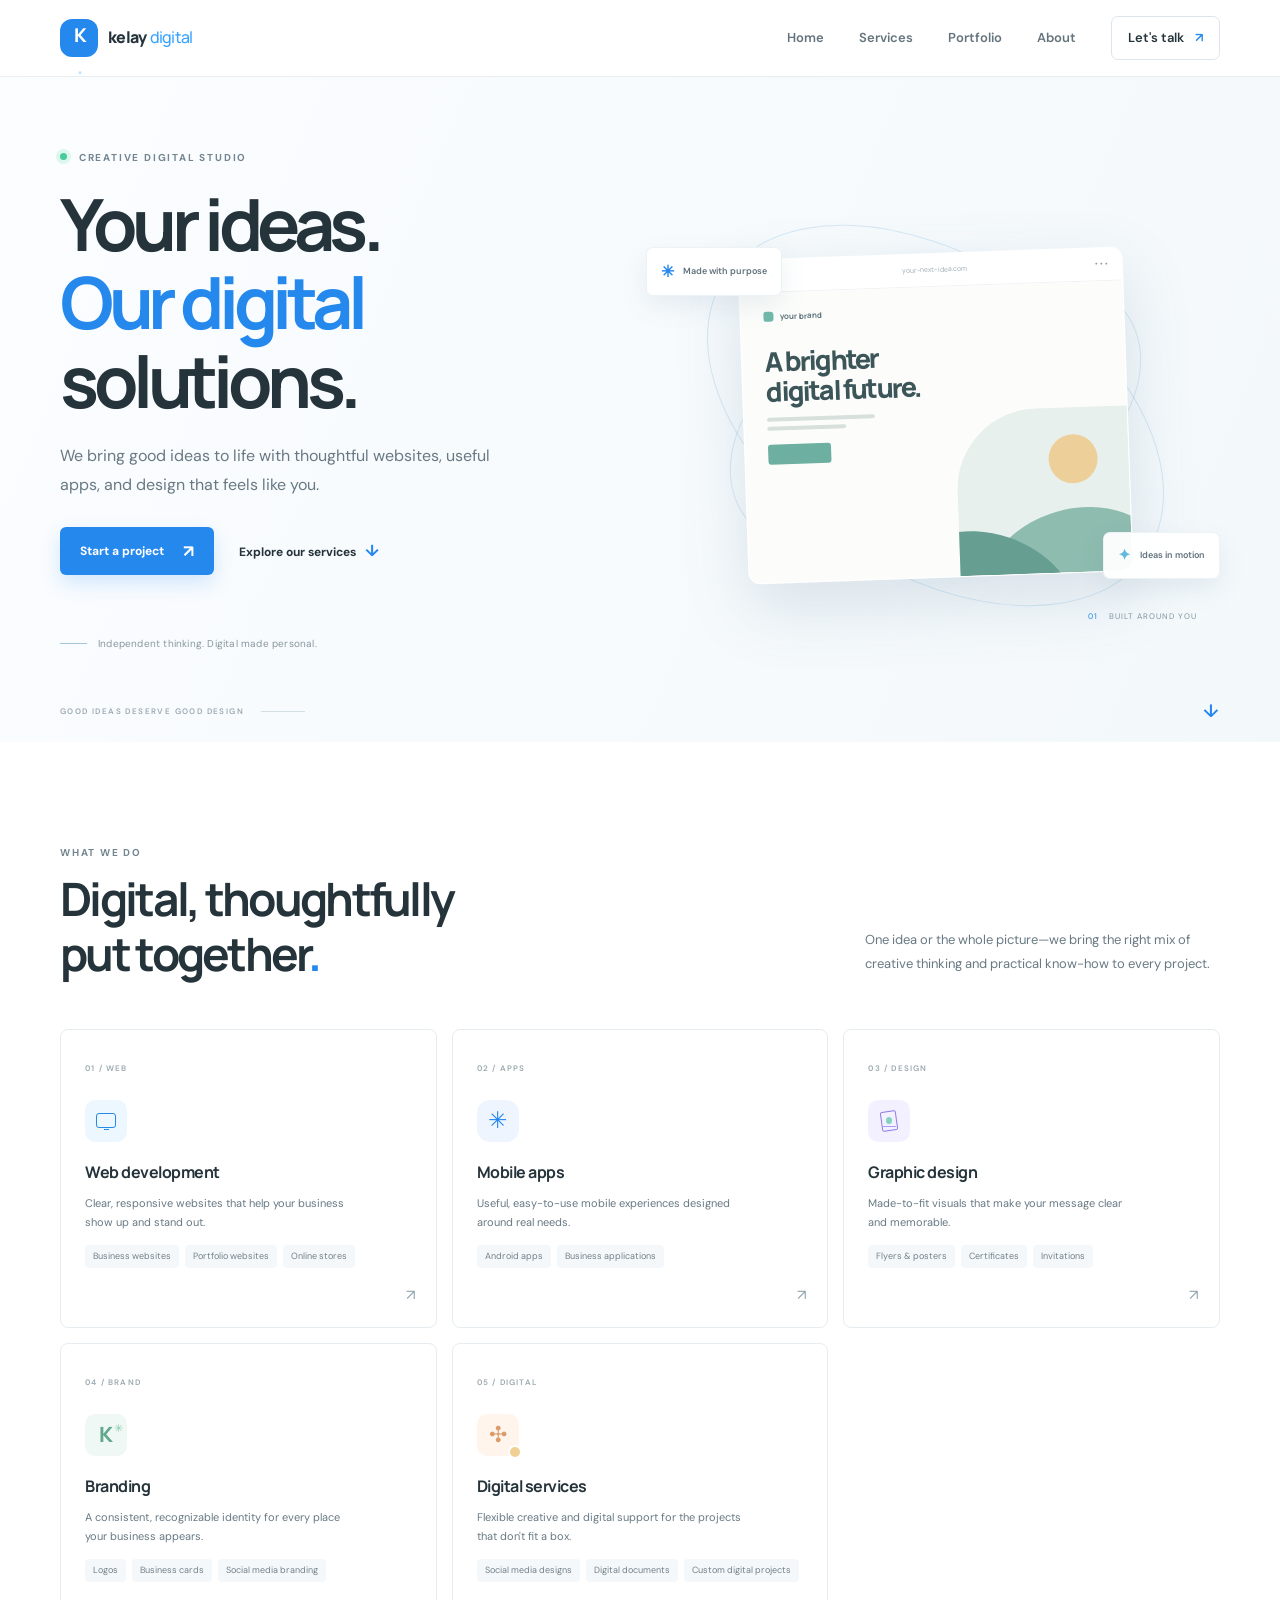
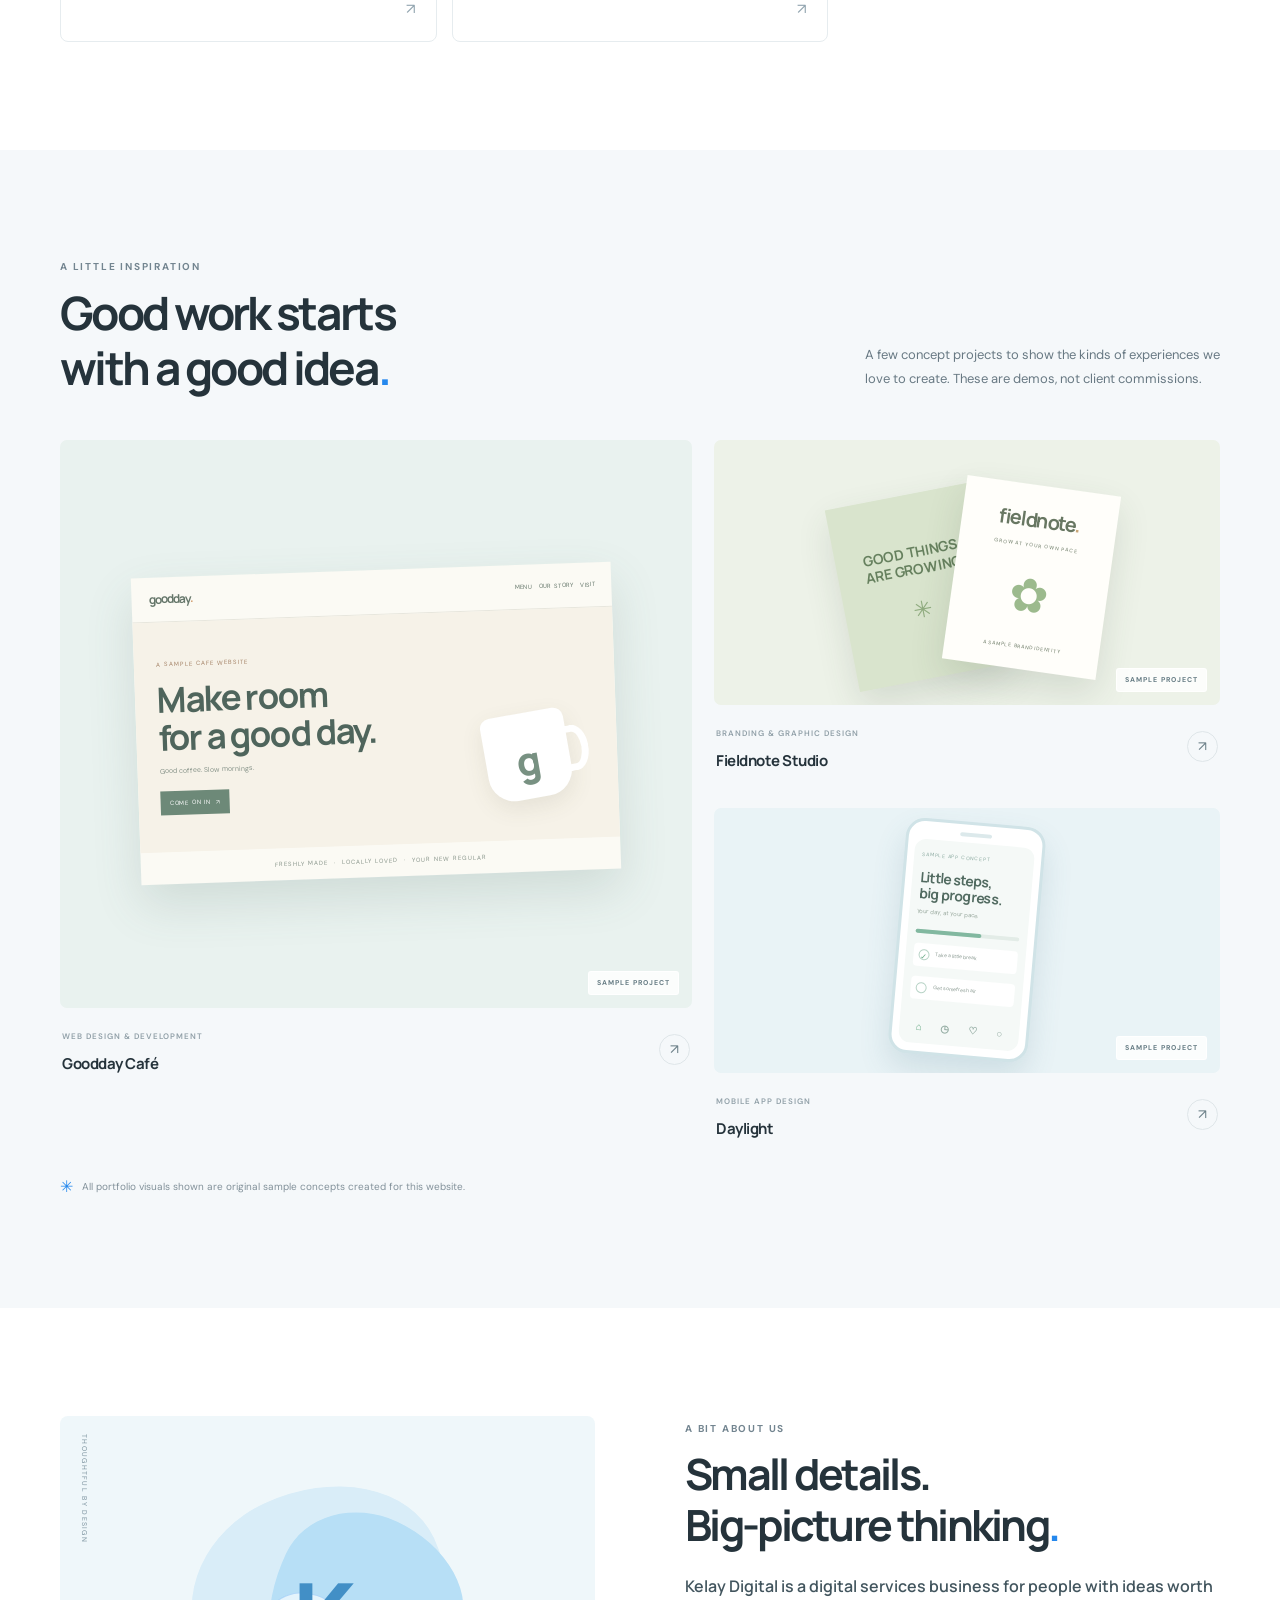
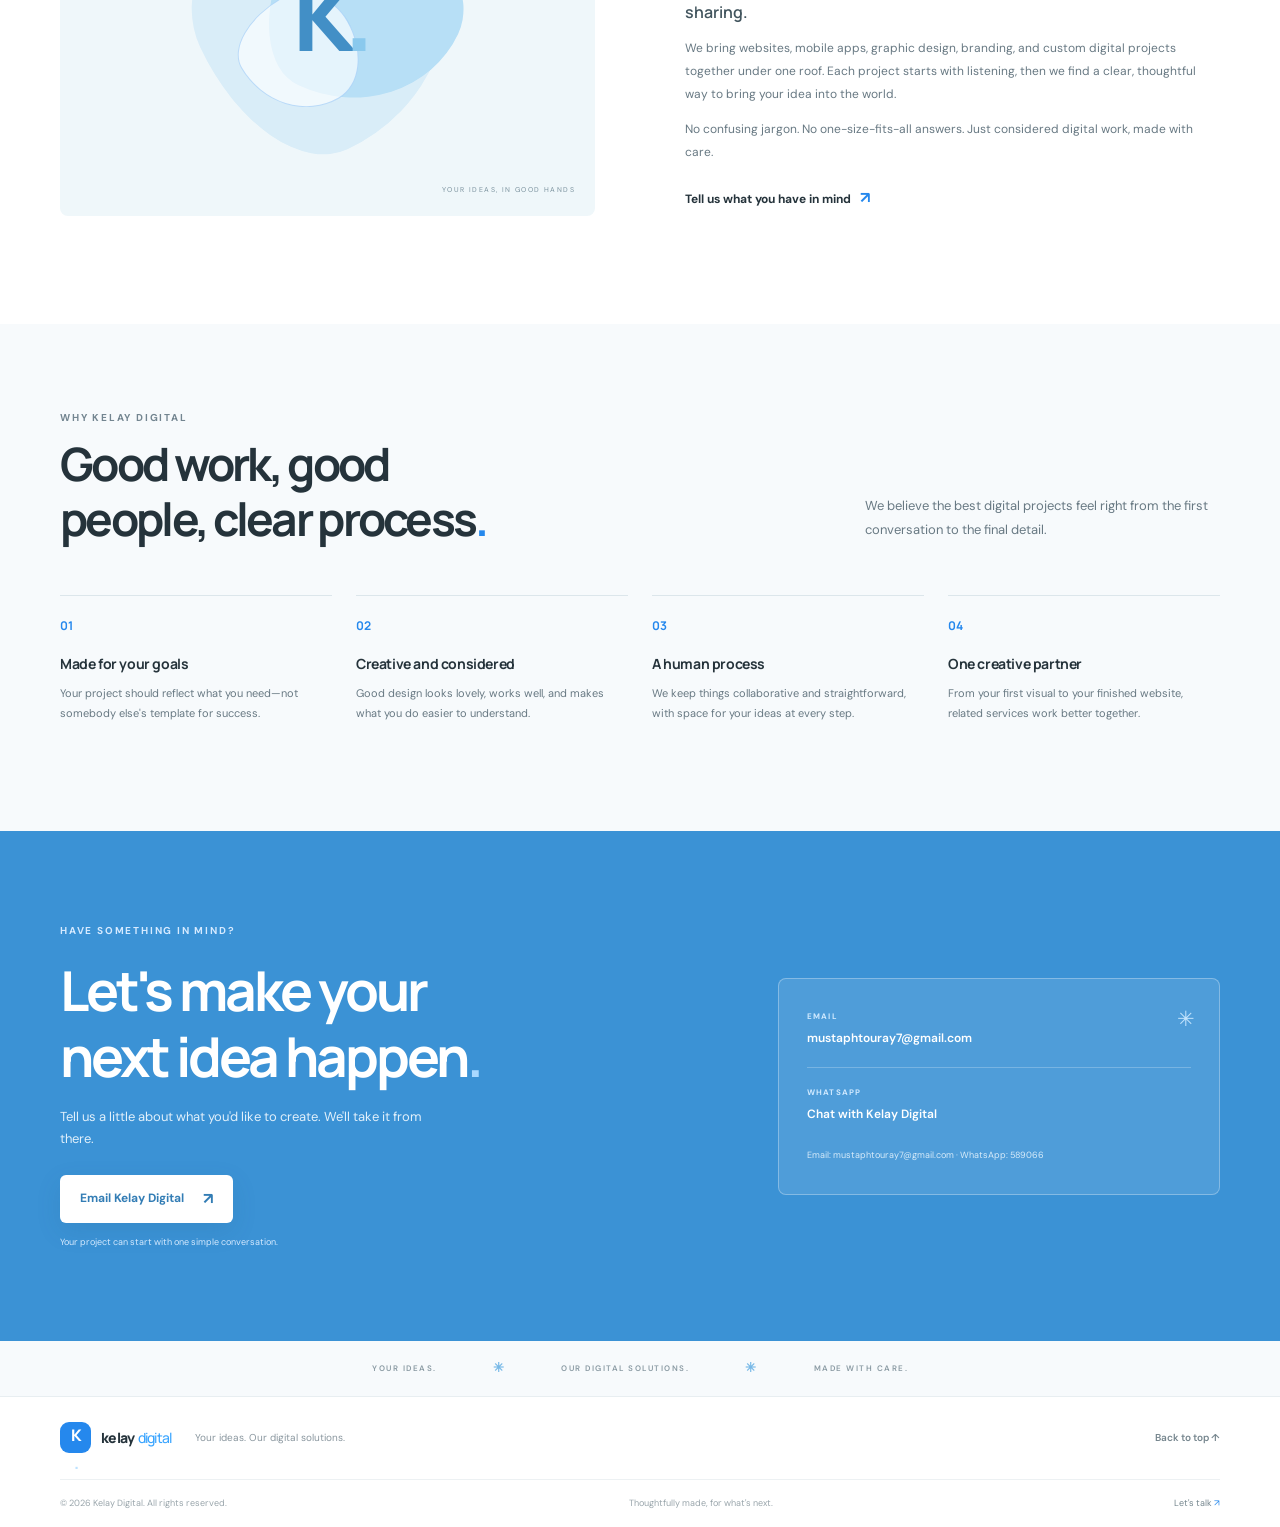
==== commit 21c9f29c: "Correct Kelay Digital email address in contact section" ====
--- a/index.html
+++ b/index.html
@@ -140,8 +140,8 @@
 
       <section class="section contact-section" id="contact">
         <div class="container contact-wrap">
-          <div class="contact-copy"><p class="eyebrow">Have something in mind?</p><h2>Let's make your<br>next idea happen<span class="contact-period">.</span></h2><p>Tell us a little about what you'd like to create. We'll take it from there.</p><a class="button button-light" href="mailto:mustatoura7@gmail.com" data-contact="email">Email Kelay Digital <span aria-hidden="true">↗</span></a><p class="contact-note">Your project can start with one simple conversation.</p></div>
-          <div class="contact-details"><span class="contact-detail-icon" aria-hidden="true">✳</span><div><span>EMAIL</span><a href="mailto:YOUR_EMAIL@example.com" data-contact="email">mustatoura7@gmail.com</a></div><div class="contact-divider"></div><div><span>WHATSAPP</span><a href="https://wa.me/220589066" data-contact="whatsapp">589066</a></div><p>Email: mustatoura7@gmail.com · WhatsApp: 589066</p></div>
+          <div class="contact-copy"><p class="eyebrow">Have something in mind?</p><h2>Let's make your<br>next idea happen<span class="contact-period">.</span></h2><p>Tell us a little about what you'd like to create. We'll take it from there.</p><a class="button button-light" href="mailto:mustaphtouray7@gmail.com" data-contact="email">Email Kelay Digital <span aria-hidden="true">↗</span></a><p class="contact-note">Your project can start with one simple conversation.</p></div>
+          <div class="contact-details"><span class="contact-detail-icon" aria-hidden="true">✳</span><div><span>EMAIL</span><a href="mailto:YOUR_EMAIL@example.com" data-contact="email">mustaphtouray7@gmail.com</a></div><div class="contact-divider"></div><div><span>WHATSAPP</span><a href="https://wa.me/220589066" data-contact="whatsapp">589066</a></div><p>Email: mustaphtouray7@gmail.com · WhatsApp: 589066</p></div>
         </div>
       </section>
       <section class="closing-strip"><div class="container"><span>YOUR IDEAS.</span><i>✳</i><span>OUR DIGITAL SOLUTIONS.</span><i>✳</i><span>MADE WITH CARE.</span></div></section>
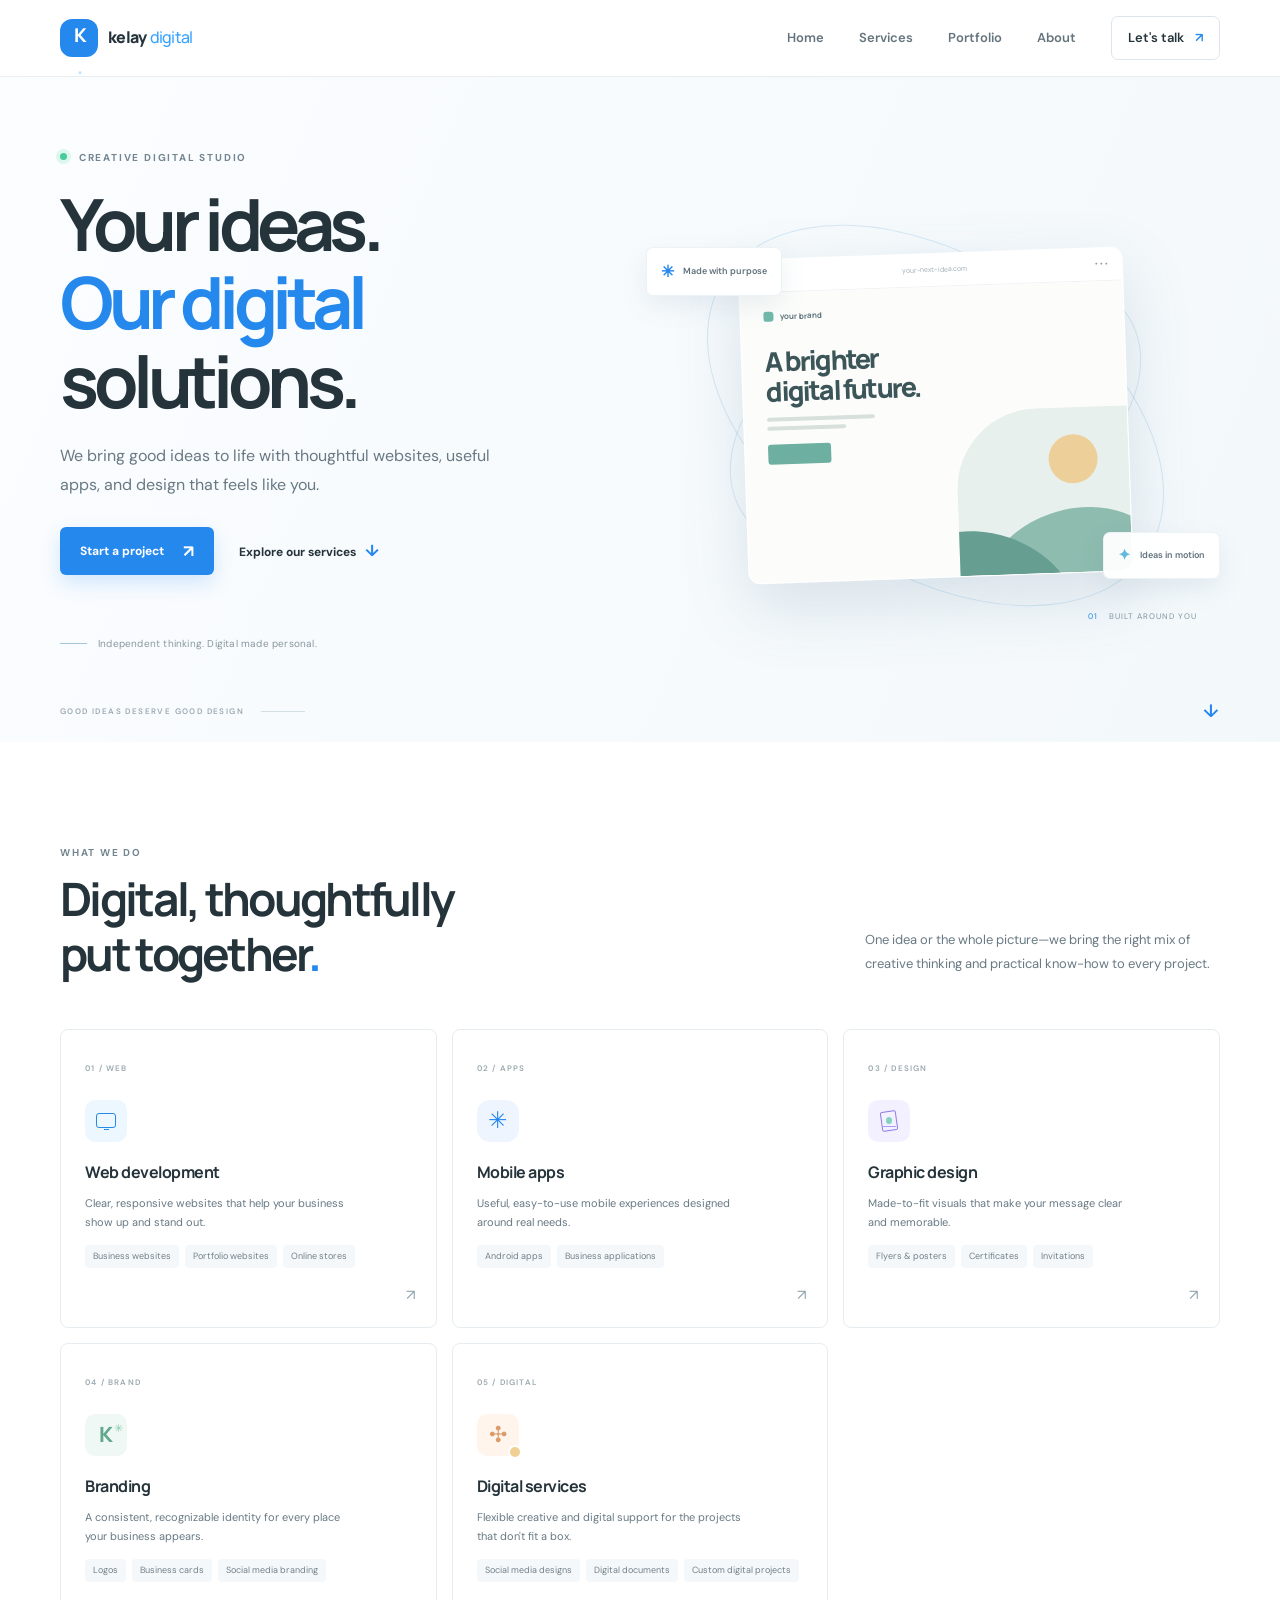
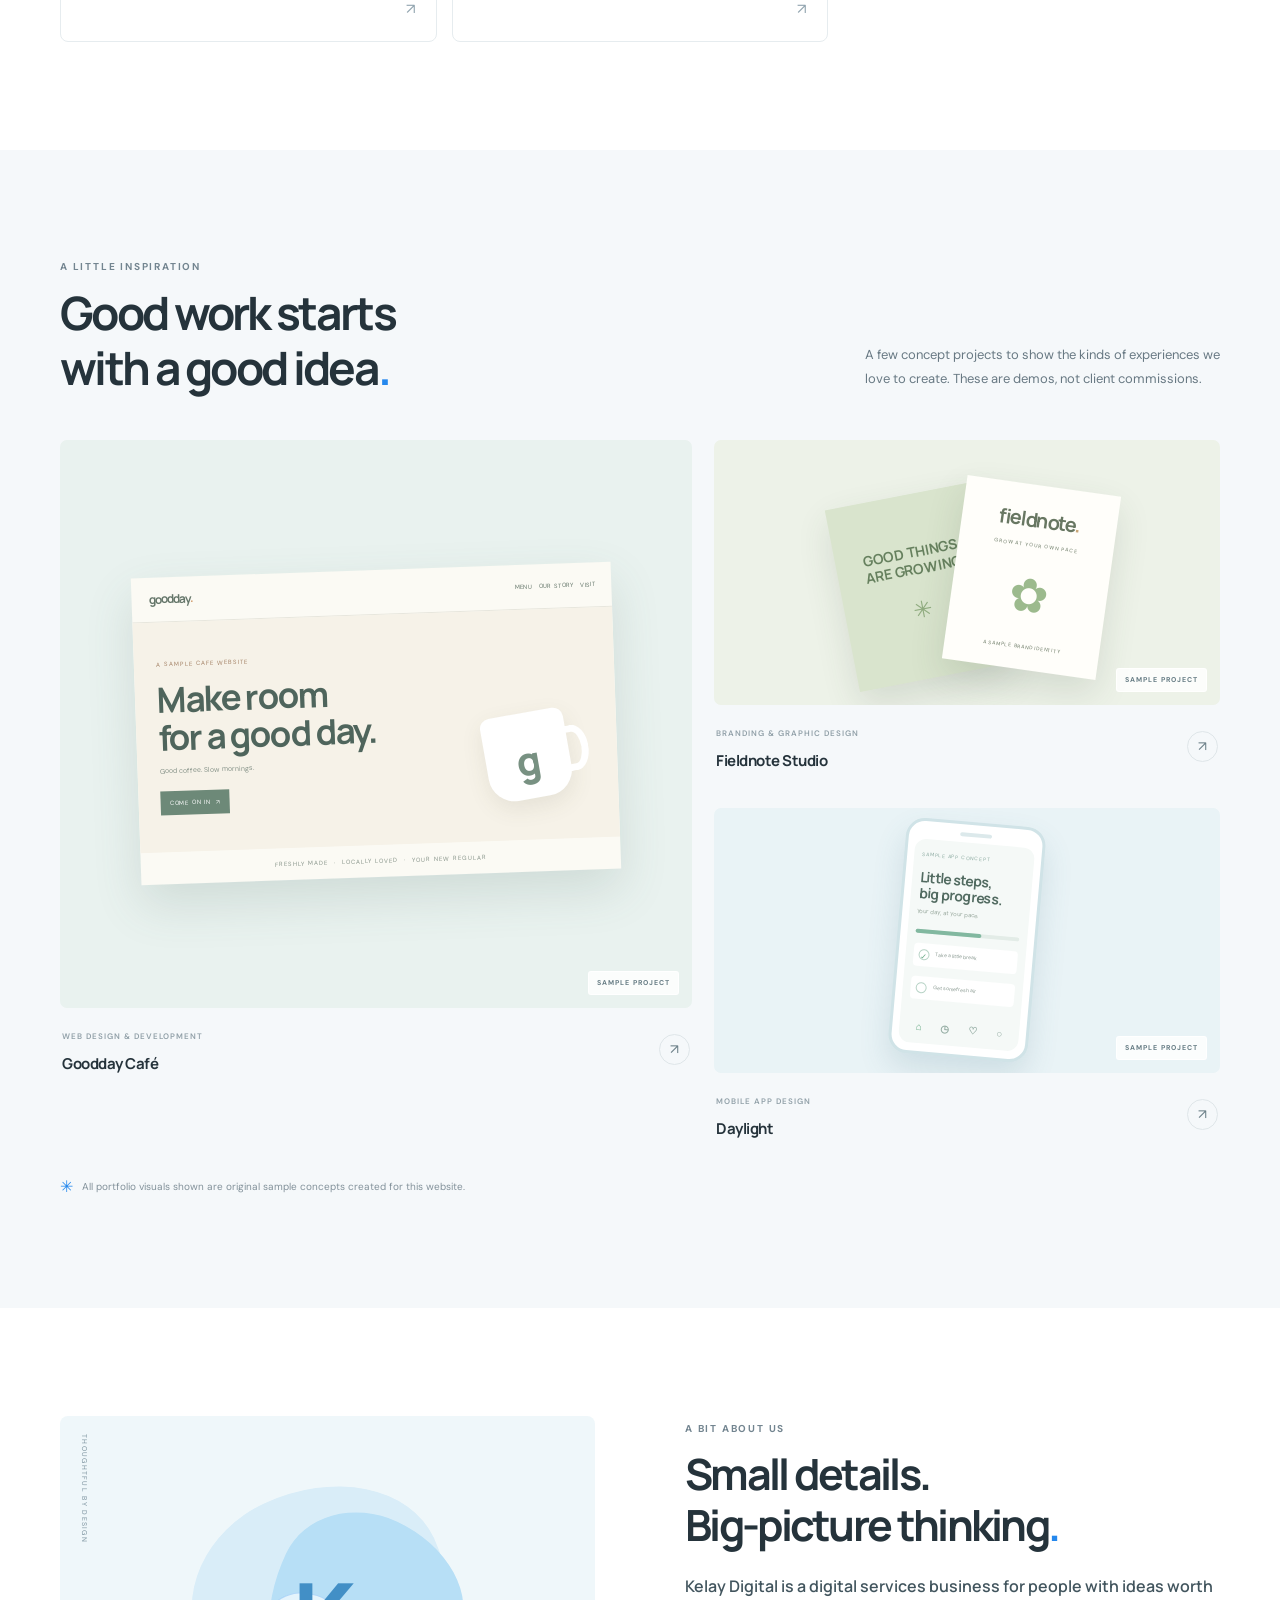
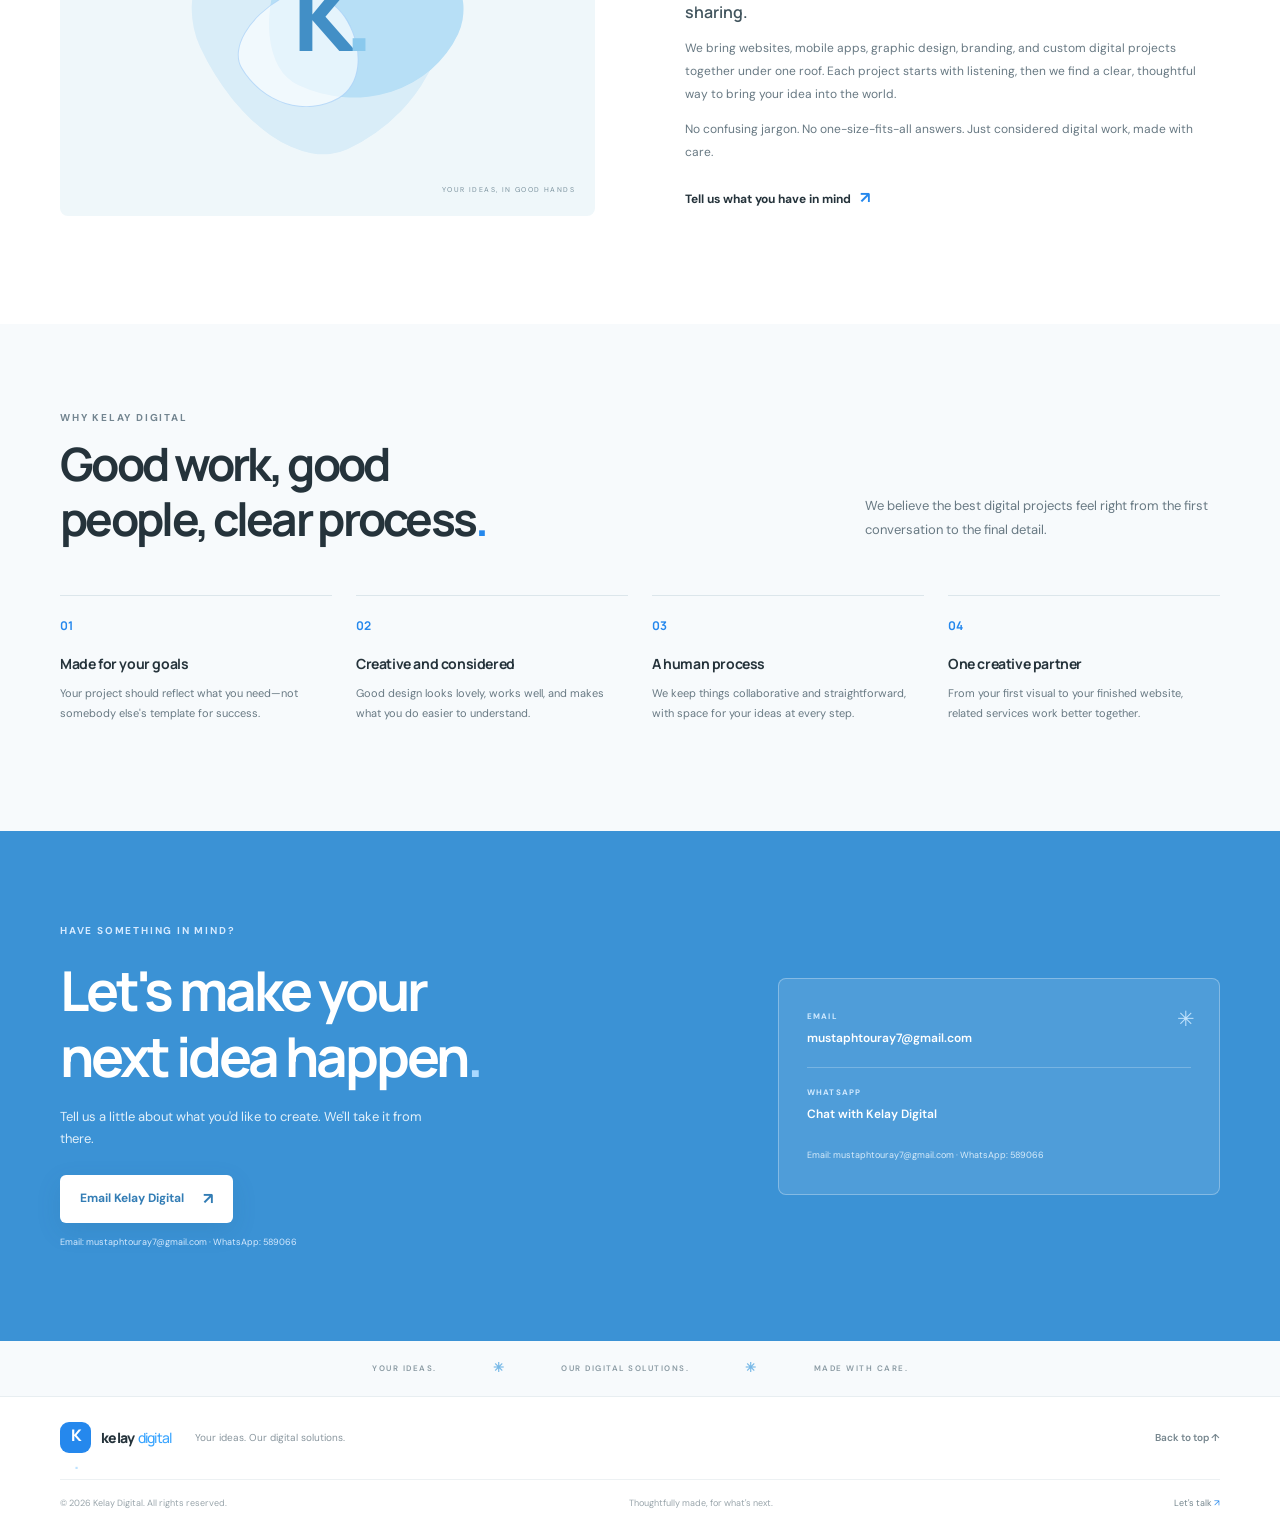
==== commit a72dba7c: "Show business email and WhatsApp in contact section" ====
--- a/index.html
+++ b/index.html
@@ -140,8 +140,8 @@
 
       <section class="section contact-section" id="contact">
         <div class="container contact-wrap">
-          <div class="contact-copy"><p class="eyebrow">Have something in mind?</p><h2>Let's make your<br>next idea happen<span class="contact-period">.</span></h2><p>Tell us a little about what you'd like to create. We'll take it from there.</p><a class="button button-light" href="mailto:mustaphtouray7@gmail.com" data-contact="email">Email Kelay Digital <span aria-hidden="true">↗</span></a><p class="contact-note">Your project can start with one simple conversation.</p></div>
-          <div class="contact-details"><span class="contact-detail-icon" aria-hidden="true">✳</span><div><span>EMAIL</span><a href="mailto:YOUR_EMAIL@example.com" data-contact="email">mustaphtouray7@gmail.com</a></div><div class="contact-divider"></div><div><span>WHATSAPP</span><a href="https://wa.me/220589066" data-contact="whatsapp">589066</a></div><p>Email: mustaphtouray7@gmail.com · WhatsApp: 589066</p></div>
+          <div class="contact-copy"><p class="eyebrow">Have something in mind?</p><h2>Let's make your<br>next idea happen<span class="contact-period">.</span></h2><p>Tell us a little about what you'd like to create. We'll take it from there.</p><a class="button button-light" href="mailto:mustaphtouray7@gmail.com" data-contact="email">Email Kelay Digital <span aria-hidden="true">↗</span></a><p class="contact-note">Email: mustaphtouray7@gmail.com · WhatsApp: 589066</p></div>
+          <div class="contact-details"><span class="contact-detail-icon" aria-hidden="true">✳</span><div><span>EMAIL</span><a href="mailto:mustaphtouray7@gmail.com" data-contact="email">mustaphtouray7@gmail.com</a></div><div class="contact-divider"></div><div><span>WHATSAPP</span><a href="https://wa.me/220589066" data-contact="whatsapp">589066</a></div><p>Email: mustaphtouray7@gmail.com · WhatsApp: 589066</p></div>
         </div>
       </section>
       <section class="closing-strip"><div class="container"><span>YOUR IDEAS.</span><i>✳</i><span>OUR DIGITAL SOLUTIONS.</span><i>✳</i><span>MADE WITH CARE.</span></div></section>
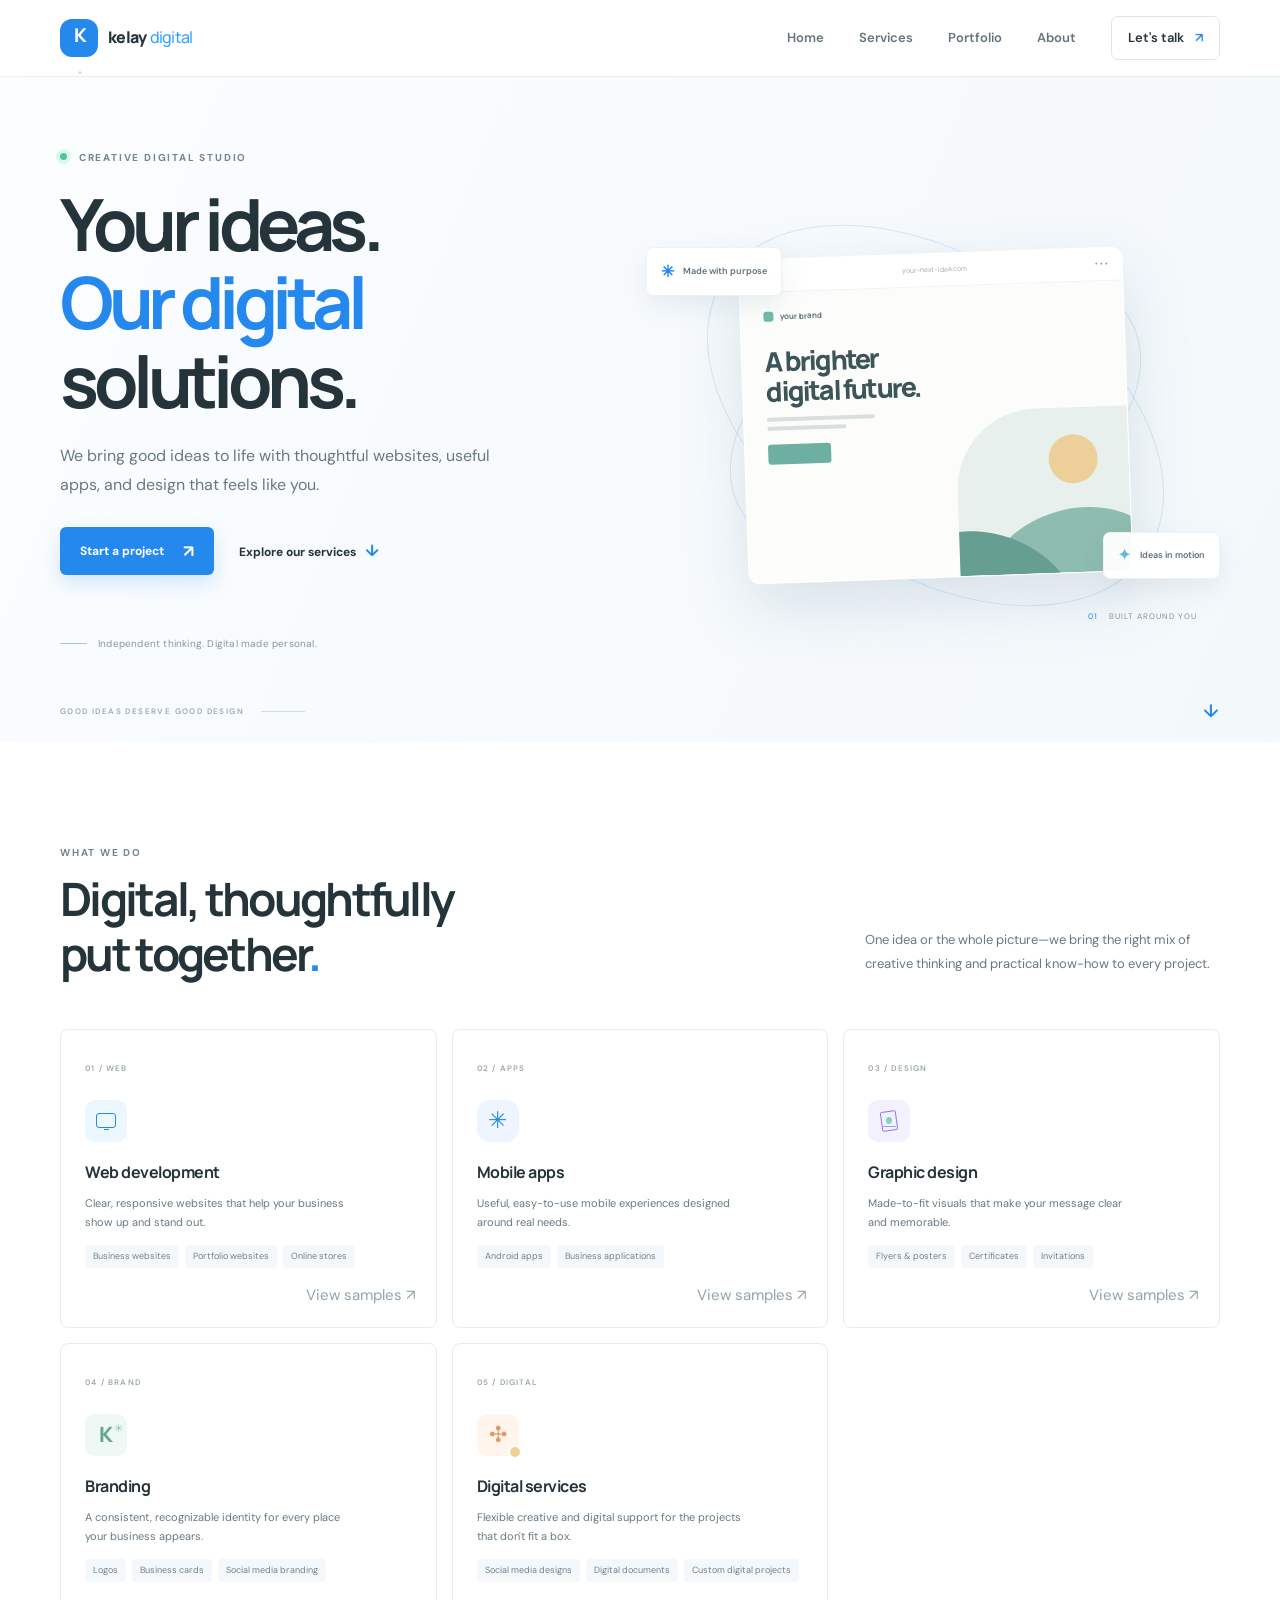
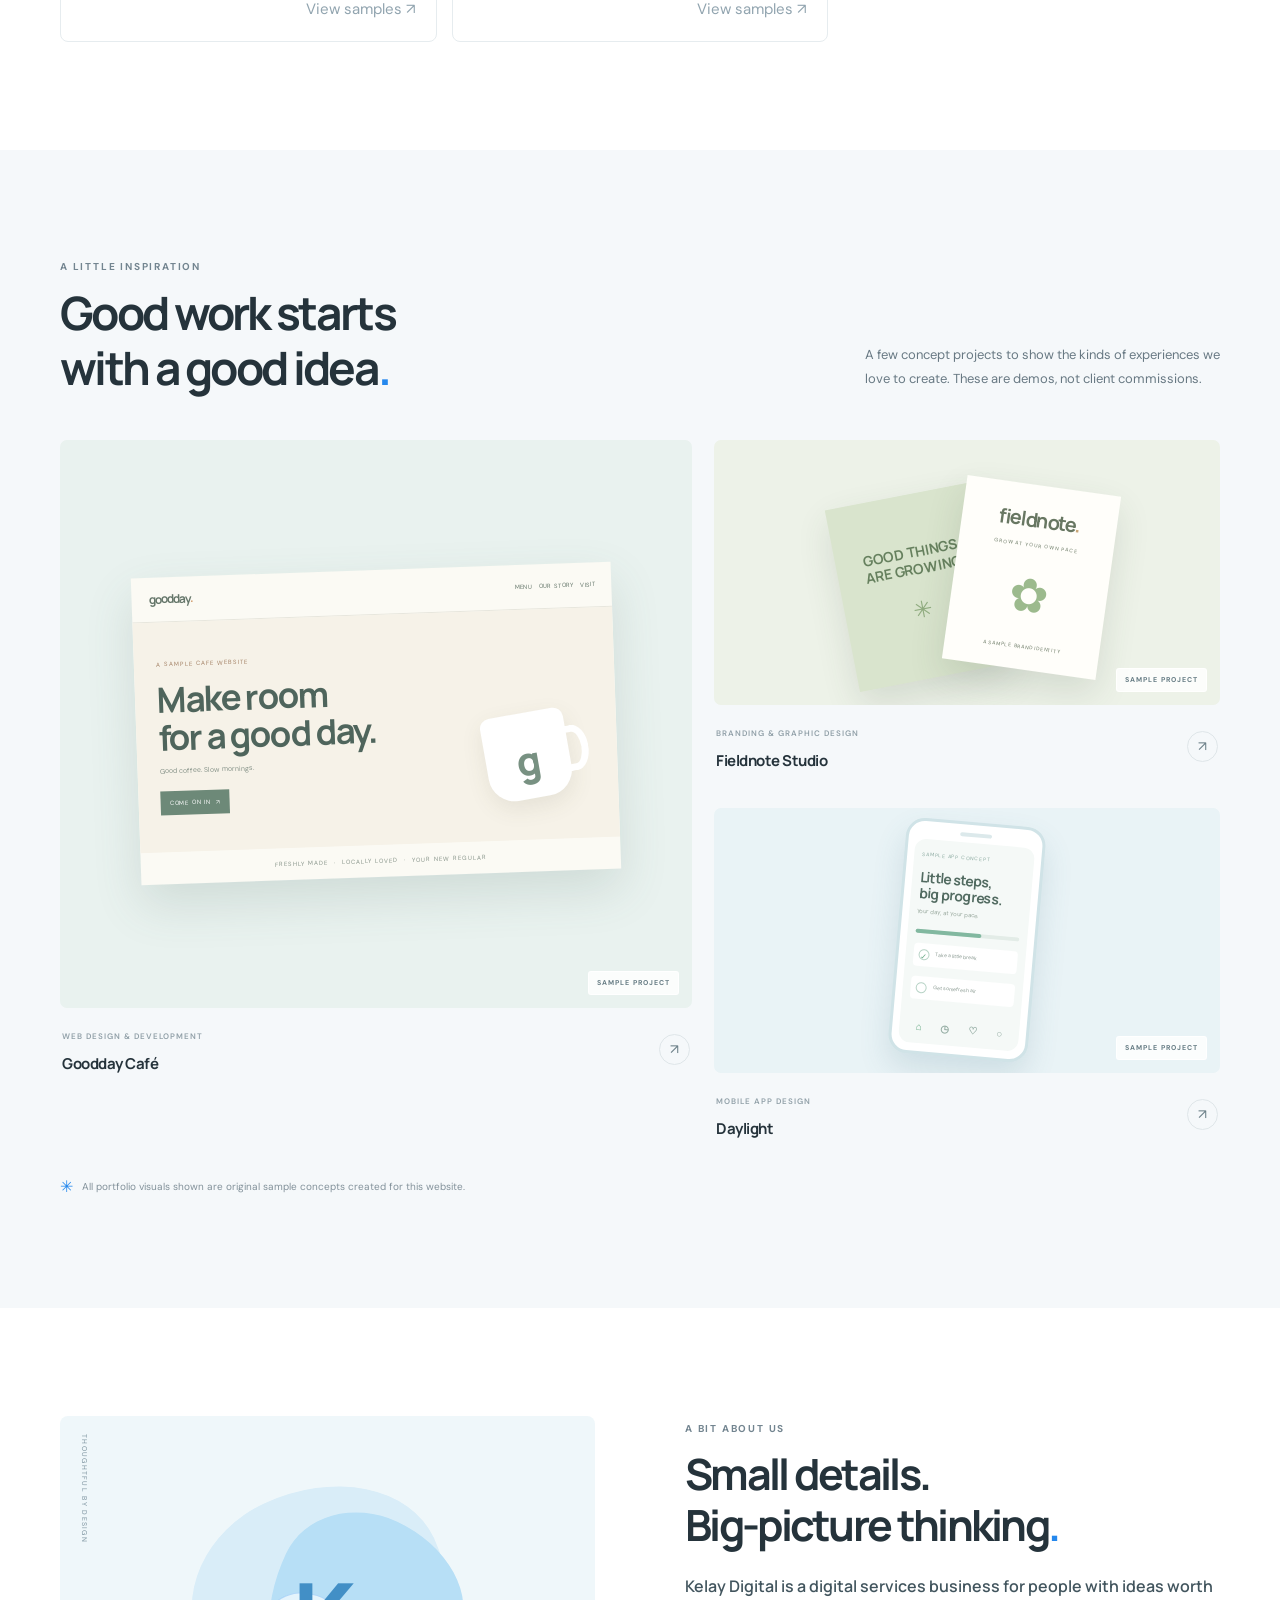
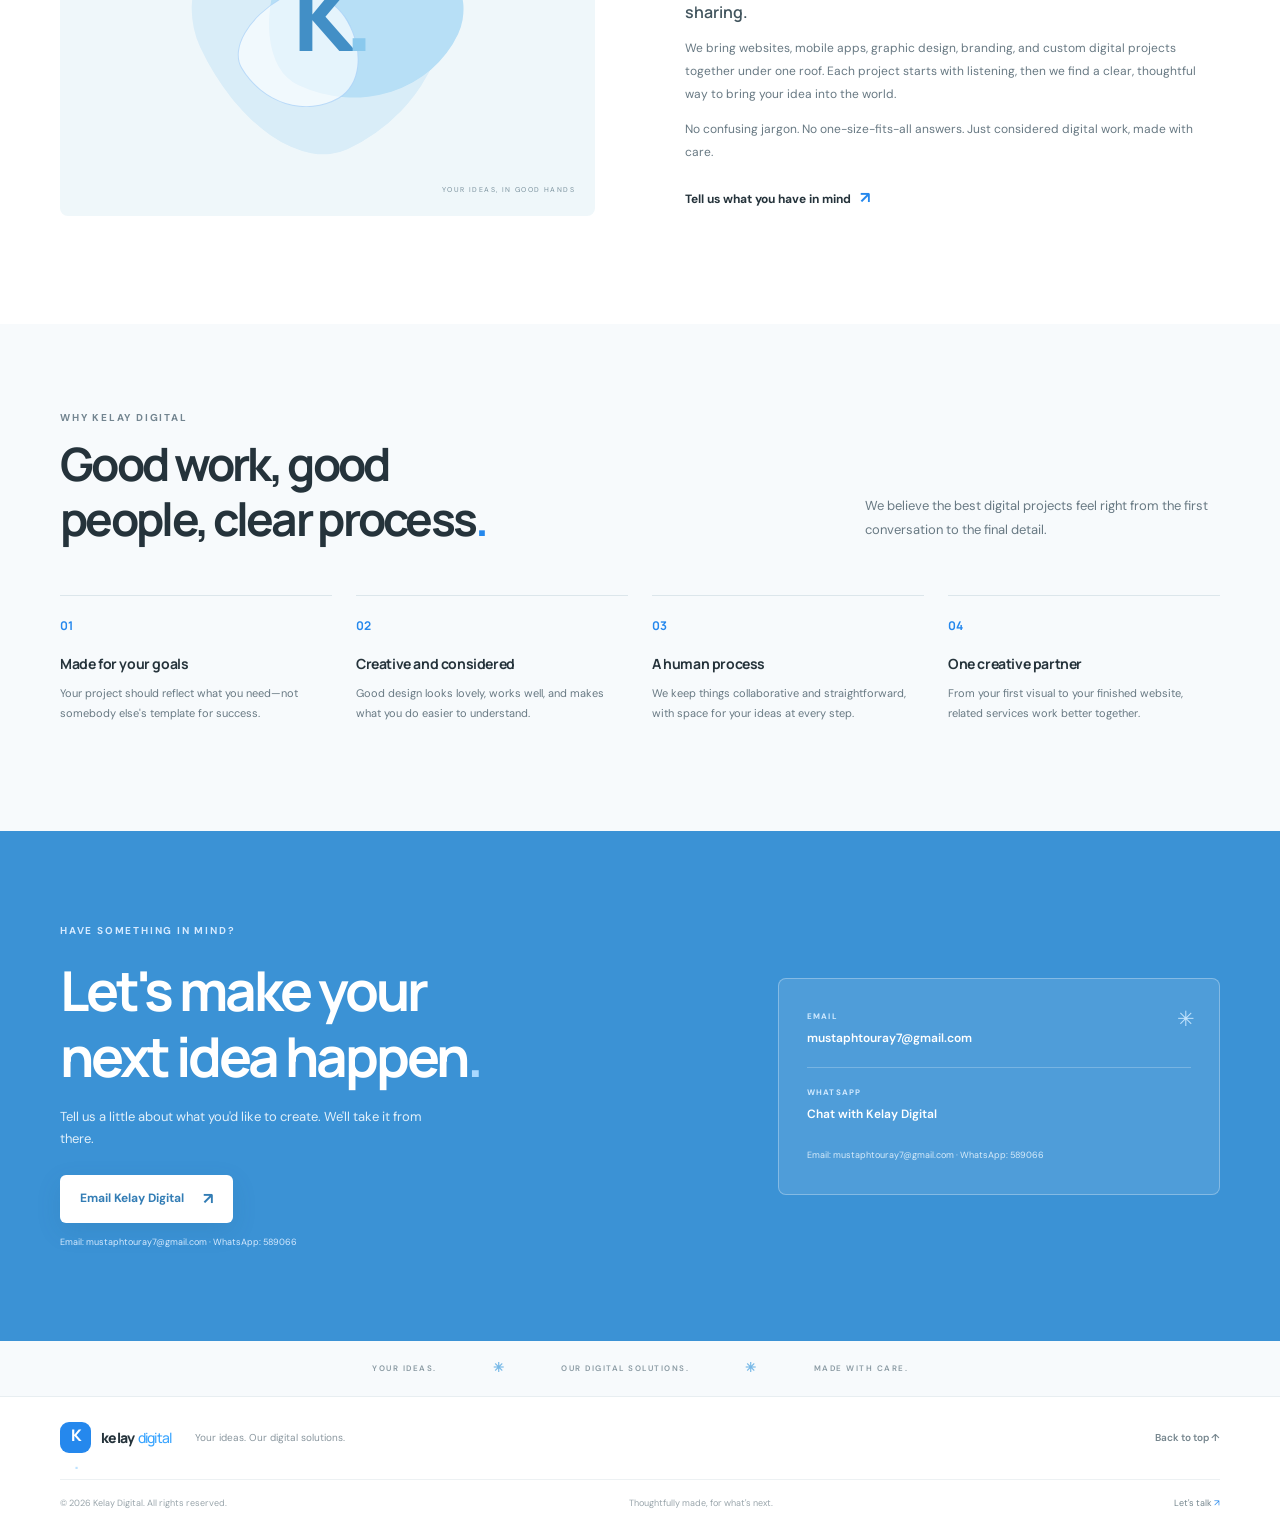
==== commit 3a6676e7: "Link services to dedicated sample galleries" ====
--- a/index.html
+++ b/index.html
@@ -79,11 +79,11 @@
             <p class="section-intro">One idea or the whole picture—we bring the right mix of creative thinking and practical know-how to every project.</p>
           </div>
           <div class="service-grid">
-            <article class="service-card"><span class="service-number">01 / WEB</span><div class="service-icon icon-web" aria-hidden="true"><span></span><i></i><b></b></div><h3>Web development</h3><p>Clear, responsive websites that help your business show up and stand out.</p><ul><li>Business websites</li><li>Portfolio websites</li><li>Online stores</li></ul><a href="#contact" class="card-arrow" aria-label="Ask about web development">↗</a></article>
-            <article class="service-card"><span class="service-number">02 / APPS</span><div class="service-icon icon-app" aria-hidden="true"><span>✳</span></div><h3>Mobile apps</h3><p>Useful, easy-to-use mobile experiences designed around real needs.</p><ul><li>Android apps</li><li>Business applications</li></ul><a href="#contact" class="card-arrow" aria-label="Ask about mobile apps">↗</a></article>
-            <article class="service-card"><span class="service-number">03 / DESIGN</span><div class="service-icon icon-design" aria-hidden="true"><span></span><i></i><b></b></div><h3>Graphic design</h3><p>Made-to-fit visuals that make your message clear and memorable.</p><ul><li>Flyers &amp; posters</li><li>Certificates</li><li>Invitations</li></ul><a href="#contact" class="card-arrow" aria-label="Ask about graphic design">↗</a></article>
-            <article class="service-card"><span class="service-number">04 / BRAND</span><div class="service-icon icon-brand" aria-hidden="true"><span>K</span><i>✳</i></div><h3>Branding</h3><p>A consistent, recognizable identity for every place your business appears.</p><ul><li>Logos</li><li>Business cards</li><li>Social media branding</li></ul><a href="#contact" class="card-arrow" aria-label="Ask about branding">↗</a></article>
-            <article class="service-card"><span class="service-number">05 / DIGITAL</span><div class="service-icon icon-digital" aria-hidden="true"><span>✣</span><b></b></div><h3>Digital services</h3><p>Flexible creative and digital support for the projects that don't fit a box.</p><ul><li>Social media designs</li><li>Digital documents</li><li>Custom digital projects</li></ul><a href="#contact" class="card-arrow" aria-label="Ask about digital services">↗</a></article>
+            <article class="service-card"><span class="service-number">01 / WEB</span><div class="service-icon icon-web" aria-hidden="true"><span></span><i></i><b></b></div><h3>Web development</h3><p>Clear, responsive websites that help your business show up and stand out.</p><ul><li>Business websites</li><li>Portfolio websites</li><li>Online stores</li></ul><a href="showcase.html#web" class="card-arrow" aria-label="View web development samples">View samples ↗</a></article>
+            <article class="service-card"><span class="service-number">02 / APPS</span><div class="service-icon icon-app" aria-hidden="true"><span>✳</span></div><h3>Mobile apps</h3><p>Useful, easy-to-use mobile experiences designed around real needs.</p><ul><li>Android apps</li><li>Business applications</li></ul><a href="showcase.html#apps" class="card-arrow" aria-label="View mobile app samples">View samples ↗</a></article>
+            <article class="service-card"><span class="service-number">03 / DESIGN</span><div class="service-icon icon-design" aria-hidden="true"><span></span><i></i><b></b></div><h3>Graphic design</h3><p>Made-to-fit visuals that make your message clear and memorable.</p><ul><li>Flyers &amp; posters</li><li>Certificates</li><li>Invitations</li></ul><a href="showcase.html#graphic" class="card-arrow" aria-label="View graphic design samples">View samples ↗</a></article>
+            <article class="service-card"><span class="service-number">04 / BRAND</span><div class="service-icon icon-brand" aria-hidden="true"><span>K</span><i>✳</i></div><h3>Branding</h3><p>A consistent, recognizable identity for every place your business appears.</p><ul><li>Logos</li><li>Business cards</li><li>Social media branding</li></ul><a href="showcase.html#branding" class="card-arrow" aria-label="View branding samples">View samples ↗</a></article>
+            <article class="service-card"><span class="service-number">05 / DIGITAL</span><div class="service-icon icon-digital" aria-hidden="true"><span>✣</span><b></b></div><h3>Digital services</h3><p>Flexible creative and digital support for the projects that don't fit a box.</p><ul><li>Social media designs</li><li>Digital documents</li><li>Custom digital projects</li></ul><a href="showcase.html#digital" class="card-arrow" aria-label="View digital service samples">View samples ↗</a></article>
           </div>
         </div>
       </section>
@@ -152,4 +152,4 @@
       <div class="container footer-bottom"><span>© <span id="year"></span> Kelay Digital. All rights reserved.</span><span>Thoughtfully made, for what's next.</span><a href="#contact">Let's talk <span aria-hidden="true">↗</span></a></div>
     </footer>
   </body>
-</html>
+</html>
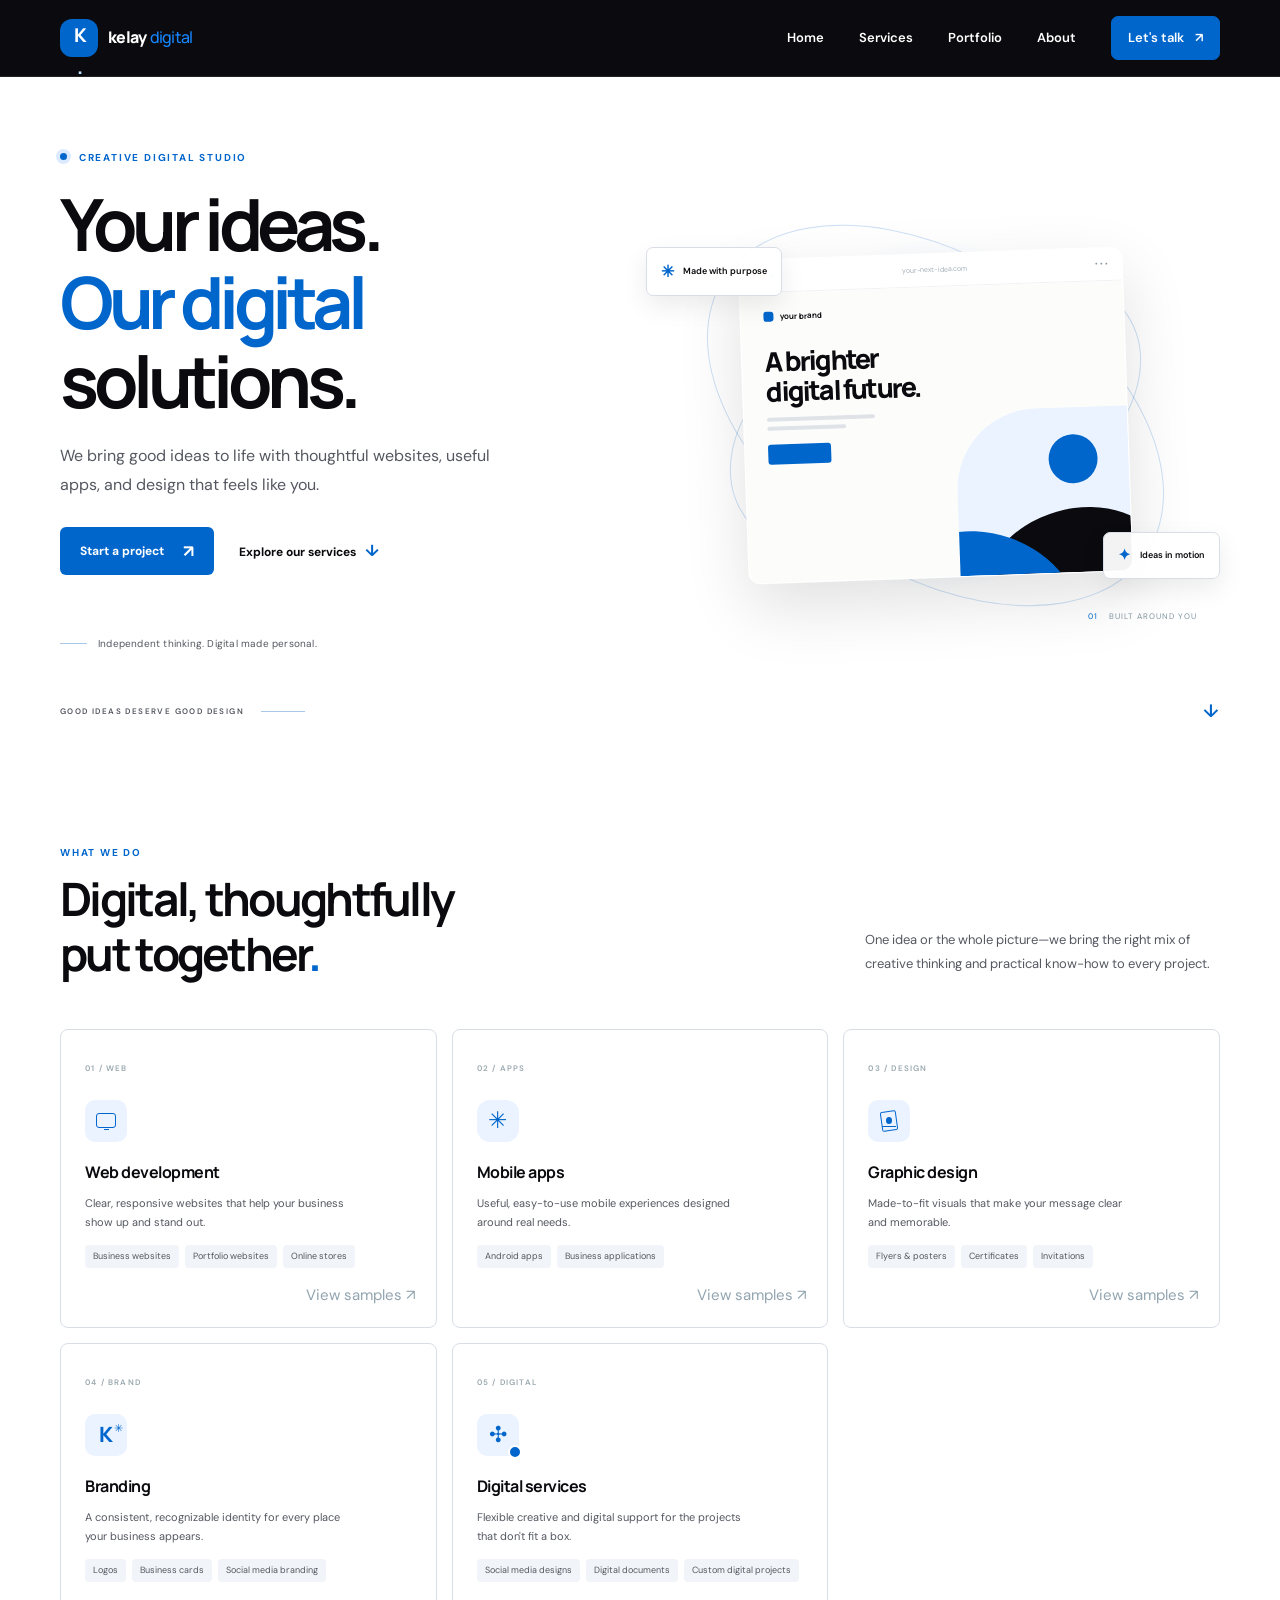
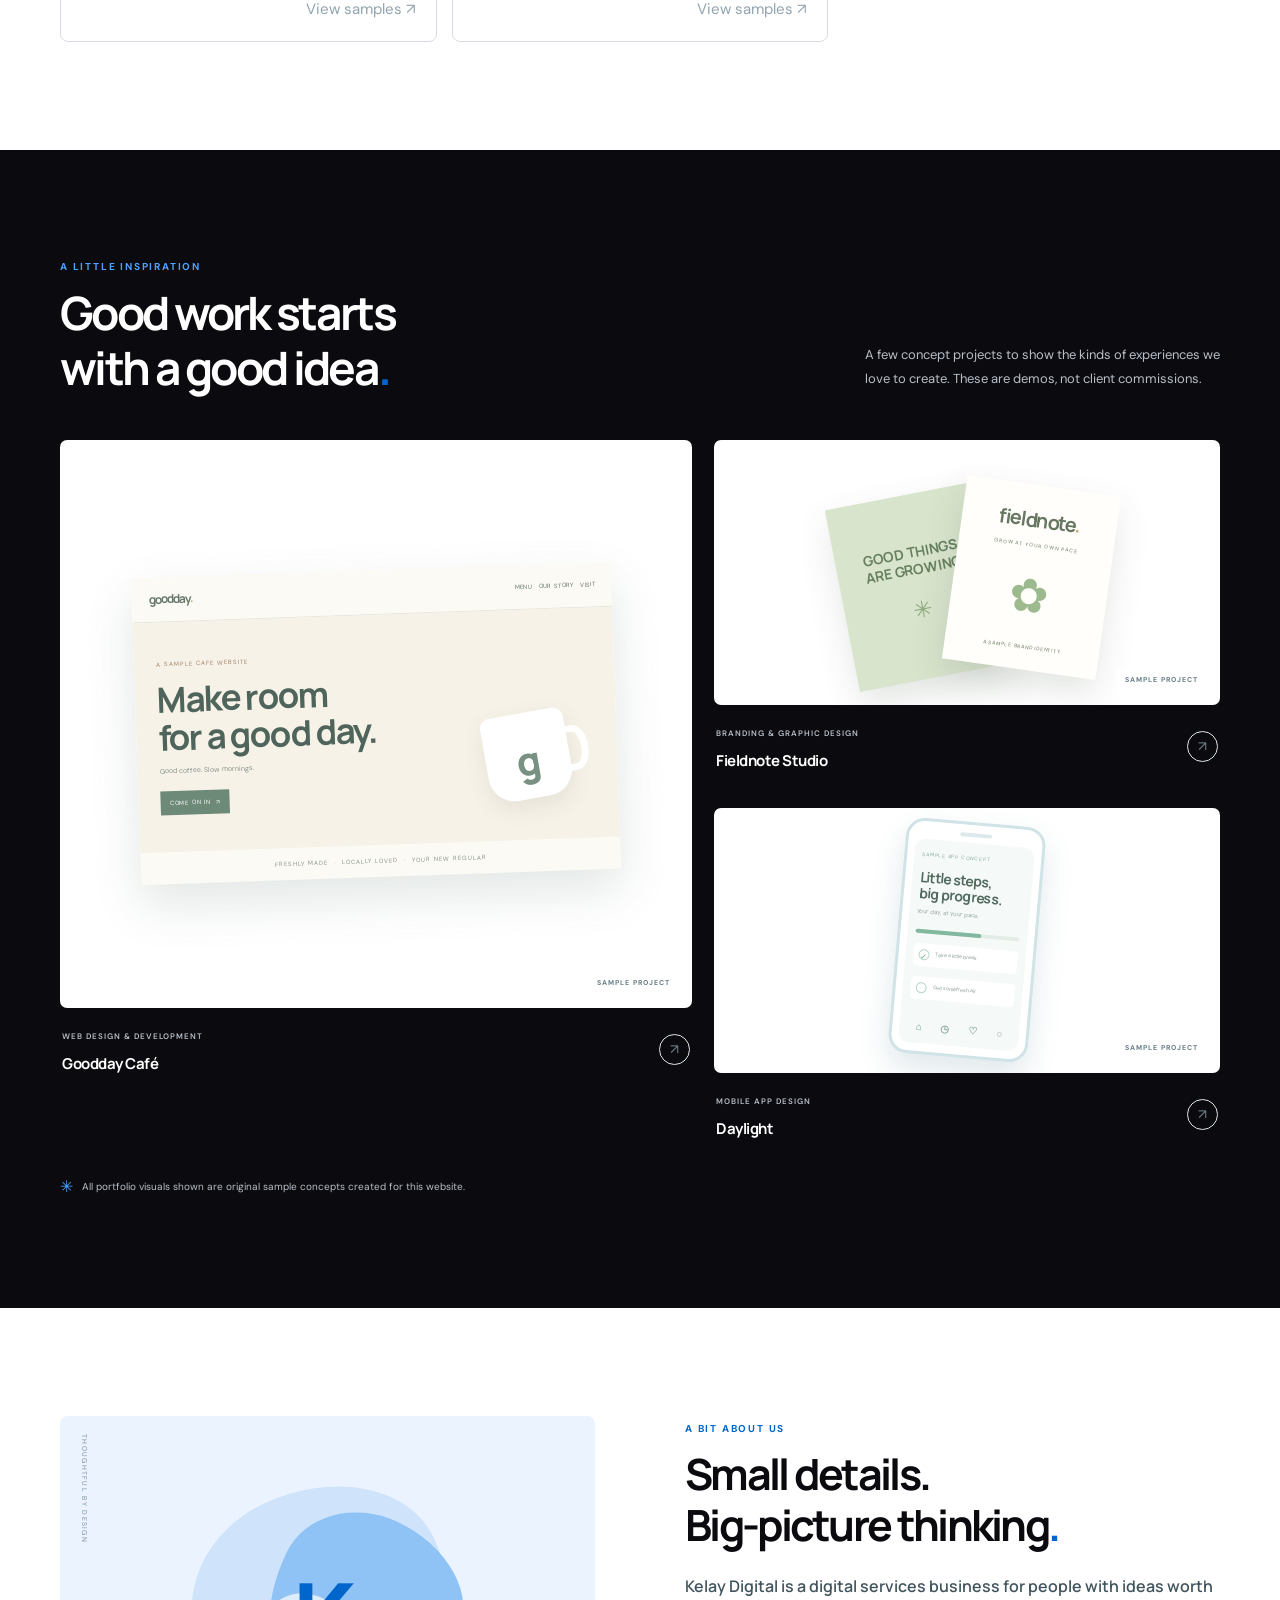
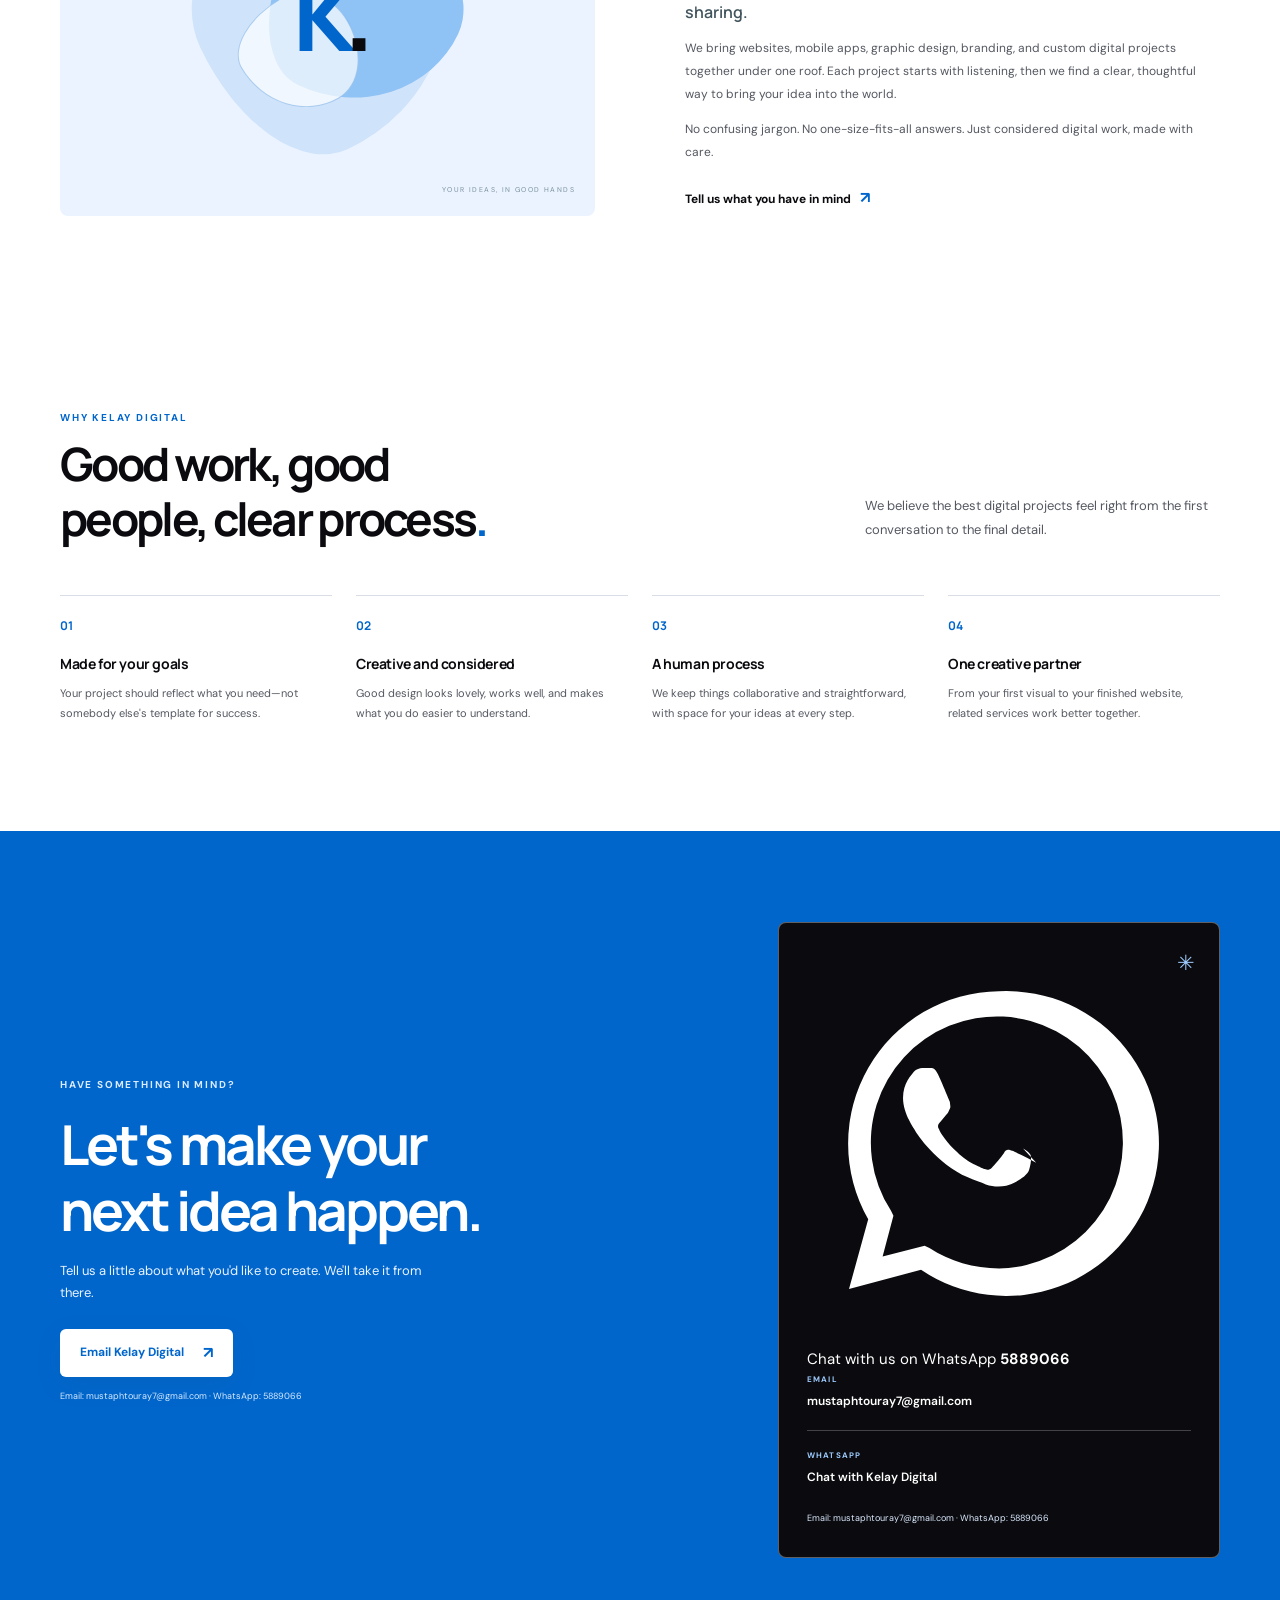
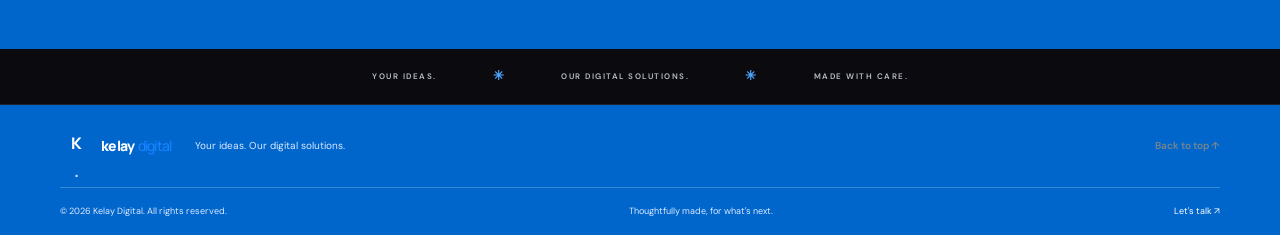
==== commit 156c76ac: "Add WhatsApp contact logo and direct chat button" ====
--- a/index.html
+++ b/index.html
@@ -95,25 +95,9 @@
             <p class="section-intro">A few concept projects to show the kinds of experiences we love to create. These are demos, not client commissions.</p>
           </div>
           <div class="portfolio-grid">
-            <article class="project-card project-large">
-              <div class="project-art project-cafe" aria-label="Illustrated sample cafe website design">
-                <div class="cafe-window"><div class="cafe-nav"><b>goodday<span>.</span></b><span>MENU&nbsp;&nbsp; OUR STORY&nbsp;&nbsp; VISIT</span></div><div class="cafe-main"><div><small>A SAMPLE CAFE WEBSITE</small><strong>Make room<br>for a good day.</strong><span>Good coffee. Slow mornings.</span><i>COME ON IN&nbsp; ↗</i></div><div class="coffee-cup"><span>g</span></div></div><div class="cafe-bottom">FRESHLY MADE&nbsp; · &nbsp;LOCALLY LOVED&nbsp; · &nbsp;YOUR NEW REGULAR</div></div>
-                <span class="demo-stamp">SAMPLE PROJECT</span>
-              </div>
-              <div class="project-meta"><div><span>WEB DESIGN &amp; DEVELOPMENT</span><h3>Goodday Café</h3></div><span class="project-arrow" aria-hidden="true">↗</span></div>
-            </article>
-            <article class="project-card">
-              <div class="project-art project-brand" aria-label="Illustrated sample stationery and branding concept">
-                <div class="brand-paper paper-back"><span>GOOD THINGS<br>ARE GROWING.</span><i>✳</i></div><div class="brand-paper paper-front"><b>fieldnote<span>.</span></b><span>GROW AT YOUR OWN PACE</span><div class="leaf-art">✿</div><small>A SAMPLE BRAND IDENTITY</small></div><span class="demo-stamp">SAMPLE PROJECT</span>
-              </div>
-              <div class="project-meta"><div><span>BRANDING &amp; GRAPHIC DESIGN</span><h3>Fieldnote Studio</h3></div><span class="project-arrow" aria-hidden="true">↗</span></div>
-            </article>
-            <article class="project-card">
-              <div class="project-art project-app" aria-label="Illustrated sample mobile app interface concept">
-                <div class="app-phone"><div class="app-speaker"></div><div class="app-screen"><small>SAMPLE APP CONCEPT</small><b>Little steps,<br>big progress.</b><span>Your day, at your pace.</span><div class="app-progress"><i></i></div><div class="app-task"><i>✓</i><span>Take a little break</span></div><div class="app-task"><i></i><span>Get some fresh air</span></div><div class="app-nav"><b>⌂</b><b>◷</b><b>♡</b><b>○</b></div></div></div><span class="demo-stamp">SAMPLE PROJECT</span>
-              </div>
-              <div class="project-meta"><div><span>MOBILE APP DESIGN</span><h3>Daylight</h3></div><span class="project-arrow" aria-hidden="true">↗</span></div>
-            </article>
+            <article class="project-card project-large"><div class="project-art project-cafe" aria-label="Illustrated sample cafe website design"><div class="cafe-window"><div class="cafe-nav"><b>goodday<span>.</span></b><span>MENU&nbsp;&nbsp; OUR STORY&nbsp;&nbsp; VISIT</span></div><div class="cafe-main"><div><small>A SAMPLE CAFE WEBSITE</small><strong>Make room<br>for a good day.</strong><span>Good coffee. Slow mornings.</span><i>COME ON IN&nbsp; ↗</i></div><div class="coffee-cup"><span>g</span></div></div><div class="cafe-bottom">FRESHLY MADE&nbsp; · &nbsp;LOCALLY LOVED&nbsp; · &nbsp;YOUR NEW REGULAR</div></div><span class="demo-stamp">SAMPLE PROJECT</span></div><div class="project-meta"><div><span>WEB DESIGN &amp; DEVELOPMENT</span><h3>Goodday Café</h3></div><span class="project-arrow" aria-hidden="true">↗</span></div></article>
+            <article class="project-card"><div class="project-art project-brand" aria-label="Illustrated sample stationery and branding concept"><div class="brand-paper paper-back"><span>GOOD THINGS<br>ARE GROWING.</span><i>✳</i></div><div class="brand-paper paper-front"><b>fieldnote<span>.</span></b><span>GROW AT YOUR OWN PACE</span><div class="leaf-art">✿</div><small>A SAMPLE BRAND IDENTITY</small></div><span class="demo-stamp">SAMPLE PROJECT</span></div><div class="project-meta"><div><span>BRANDING &amp; GRAPHIC DESIGN</span><h3>Fieldnote Studio</h3></div><span class="project-arrow" aria-hidden="true">↗</span></div></article>
+            <article class="project-card"><div class="project-art project-app" aria-label="Illustrated sample mobile app interface concept"><div class="app-phone"><div class="app-speaker"></div><div class="app-screen"><small>SAMPLE APP CONCEPT</small><b>Little steps,<br>big progress.</b><span>Your day, at your pace.</span><div class="app-progress"><i></i></div><div class="app-task"><i>✓</i><span>Take a little break</span></div><div class="app-task"><i></i><span>Get some fresh air</span></div><div class="app-nav"><b>⌂</b><b>◷</b><b>♡</b><b>○</b></div></div></div><span class="demo-stamp">SAMPLE PROJECT</span></div><div class="project-meta"><div><span>MOBILE APP DESIGN</span><h3>Daylight</h3></div><span class="project-arrow" aria-hidden="true">↗</span></div></article>
           </div>
           <p class="portfolio-note"><span aria-hidden="true">✳</span> All portfolio visuals shown are original sample concepts created for this website.</p>
         </div>
@@ -129,19 +113,27 @@
       <section class="section approach-section">
         <div class="container">
           <div class="section-heading"><div><p class="eyebrow">Why Kelay Digital</p><h2>Good work, good<br>people, clear process<span class="blue-period">.</span></h2></div><p class="section-intro">We believe the best digital projects feel right from the first conversation to the final detail.</p></div>
-          <div class="approach-grid">
-            <article><span>01</span><h3>Made for your goals</h3><p>Your project should reflect what you need—not somebody else's template for success.</p></article>
-            <article><span>02</span><h3>Creative and considered</h3><p>Good design looks lovely, works well, and makes what you do easier to understand.</p></article>
-            <article><span>03</span><h3>A human process</h3><p>We keep things collaborative and straightforward, with space for your ideas at every step.</p></article>
-            <article><span>04</span><h3>One creative partner</h3><p>From your first visual to your finished website, related services work better together.</p></article>
-          </div>
+          <div class="approach-grid"><article><span>01</span><h3>Made for your goals</h3><p>Your project should reflect what you need—not somebody else's template for success.</p></article><article><span>02</span><h3>Creative and considered</h3><p>Good design looks lovely, works well, and makes what you do easier to understand.</p></article><article><span>03</span><h3>A human process</h3><p>We keep things collaborative and straightforward, with space for your ideas at every step.</p></article><article><span>04</span><h3>One creative partner</h3><p>From your first visual to your finished website, related services work better together.</p></article></div>
         </div>
       </section>
 
       <section class="section contact-section" id="contact">
         <div class="container contact-wrap">
-          <div class="contact-copy"><p class="eyebrow">Have something in mind?</p><h2>Let's make your<br>next idea happen<span class="contact-period">.</span></h2><p>Tell us a little about what you'd like to create. We'll take it from there.</p><a class="button button-light" href="mailto:mustaphtouray7@gmail.com" data-contact="email">Email Kelay Digital <span aria-hidden="true">↗</span></a><p class="contact-note">Email: mustaphtouray7@gmail.com · WhatsApp: 589066</p></div>
-          <div class="contact-details"><span class="contact-detail-icon" aria-hidden="true">✳</span><div><span>EMAIL</span><a href="mailto:mustaphtouray7@gmail.com" data-contact="email">mustaphtouray7@gmail.com</a></div><div class="contact-divider"></div><div><span>WHATSAPP</span><a href="https://wa.me/220589066" data-contact="whatsapp">589066</a></div><p>Email: mustaphtouray7@gmail.com · WhatsApp: 589066</p></div>
+          <div class="contact-copy"><p class="eyebrow">Have something in mind?</p><h2>Let's make your<br>next idea happen<span class="contact-period">.</span></h2><p>Tell us a little about what you'd like to create. We'll take it from there.</p><a class="button button-light" href="mailto:mustaphtouray7@gmail.com" data-contact="email">Email Kelay Digital <span aria-hidden="true">↗</span></a><p class="contact-note">Email: mustaphtouray7@gmail.com · WhatsApp: 5889066</p></div>
+          <div class="contact-details">
+            <a class="whatsapp-contact" href="https://wa.me/2205889066" aria-label="Chat with Kelay Digital on WhatsApp" target="_blank" rel="noopener">
+              <span class="whatsapp-logo" aria-hidden="true">
+                <svg viewBox="0 0 32 32" role="img"><path fill="currentColor" d="M19.1 17.4c-.3-.2-1.7-.9-2-1-.3-.1-.5-.2-.7.2-.2.3-.8 1-1 1.2-.2.2-.4.2-.7.1-.3-.2-1.2-.4-2.2-1.4-.8-.7-1.4-1.6-1.5-1.9-.2-.3 0-.5.1-.6l.5-.6c.2-.2.2-.3.3-.5.1-.2 0-.4 0-.6-.1-.2-.7-1.7-1-2.3-.3-.6-.5-.5-.7-.5h-.6c-.2 0-.5.1-.7.3-.2.3-.9.9-.9 2.2s.9 2.5 1 2.7c.1.2 1.8 2.8 4.4 3.9.6.3 1.1.4 1.5.6.6.2 1.2.2 1.7.1.5-.1 1.7-.7 1.9-1.3.2-.6.2-1.2.1-1.3-.1-.2-.3-.3-.6-.5z"/><path fill="currentColor" d="M16 3.1a12.7 12.7 0 0 0-10.9 19l-1.6 5.8 6-1.6A12.7 12.7 0 1 0 16 3.1zm0 23.1c-2.1 0-4.1-.6-5.8-1.7l-.4-.2-3.5.9.9-3.4-.2-.4a10.5 10.5 0 1 1 9 4.8z"/></svg>
+              </span>
+              <span class="whatsapp-label">Chat with us on WhatsApp</span>
+              <strong>5889066</strong>
+            </a>
+            <span class="contact-detail-icon" aria-hidden="true">✳</span>
+            <div><span>EMAIL</span><a href="mailto:mustaphtouray7@gmail.com" data-contact="email">mustaphtouray7@gmail.com</a></div>
+            <div class="contact-divider"></div>
+            <div><span>WHATSAPP</span><a href="https://wa.me/2205889066" target="_blank" rel="noopener" data-contact="whatsapp">5889066</a></div>
+            <p>Email: mustaphtouray7@gmail.com · WhatsApp: 5889066</p>
+          </div>
         </div>
       </section>
       <section class="closing-strip"><div class="container"><span>YOUR IDEAS.</span><i>✳</i><span>OUR DIGITAL SOLUTIONS.</span><i>✳</i><span>MADE WITH CARE.</span></div></section>
--- a/styles.css
+++ b/styles.css
@@ -319,3 +319,90 @@
 @media (prefers-reduced-motion: reduce) {
   *,*::before,*::after { scroll-behavior: auto!important; animation-duration: .01ms!important; animation-iteration-count: 1!important; transition-duration: .01ms!important; }
 }
+
+
+/* Kelay Digital / TriNova-inspired brand refresh: blue, white, black only */
+:root {
+  --ink:#0b0b0f;
+  --muted:#555861;
+  --blue:#0066cc;
+  --blue-bright:#1685ff;
+  --pale-blue:#eaf3ff;
+  --paper:#ffffff;
+  --wash:#f6f8fb;
+  --line:#d9dee6;
+}
+body{color:var(--ink);background:#fff}
+.site-header{background:#0b0b0f;border-bottom:1px solid #222;backdrop-filter:none}
+.brand-name{color:#fff}
+.brand-name span{color:var(--blue-bright)}
+.primary-nav{color:#fff}
+.primary-nav>a:not(.nav-contact):hover{color:#4da3ff}
+.nav-contact{border-color:#0066cc;background:#0066cc;color:#fff}
+.nav-contact span{color:#fff}
+.nav-contact:hover{border-color:#1685ff;background:#1685ff}
+.menu-toggle{border-color:#333;background:#0b0b0f}
+.menu-toggle span{background:#fff}
+.hero{background:#fff}
+.eyebrow{color:#0066cc}
+.status-dot{background:#0066cc;box-shadow:0 0 0 4px #dbeaff}
+h1 span,h2 span,.blue-period{color:#0066cc}
+.hero-description,.section-intro,.service-card p,.about-copy>p:not(.eyebrow),.approach-grid p{color:#555861}
+.button-primary{background:#0066cc;box-shadow:none}
+.button-primary:hover{background:#1685ff;box-shadow:none}
+.text-link{color:#0b0b0f}
+.text-link span,.tag-icon,.hero-bottom a,.art-caption span,.card-arrow:hover,.portfolio-note span,.approach-grid article>span,.back-top:hover,.footer-bottom a span,.footer-bottom a:hover{color:#0066cc}
+.hero-note{color:#555861}
+.note-line,.hero-bottom-line{background:#a9c8e8}
+.art-glow{background:radial-gradient(circle,#eaf3ff 0%,rgba(234,243,255,.75) 48%,rgba(234,243,255,0) 72%)}
+.art-orbit{border-color:rgba(0,102,204,.2)}
+.browser-card{box-shadow:0 24px 65px rgba(0,0,0,.12)}
+.mock-brand,.mock-headline{color:#0b0b0f}
+.mock-brand span,.mock-button{background:#0066cc}
+.mock-copy{background:#dfe3e8}
+.mock-art{background:#eaf3ff}
+.mock-sun{background:#0066cc}
+.mock-hill{background:#0b0b0f}
+.hill-front{background:#0066cc}
+.floating-tag{color:#0b0b0f;border-color:#d9dee6;box-shadow:0 10px 26px rgba(0,0,0,.08)}
+.tag-spark span{color:#0066cc}
+.hero-bottom{color:#555861}
+.service-card{border-color:#d9dee6}
+.service-card:hover{border-color:#0066cc;box-shadow:0 16px 36px rgba(0,102,204,.10)}
+.service-icon{background:#eaf3ff;color:#0066cc}
+.icon-app,.icon-design,.icon-brand,.icon-digital{background:#eaf3ff;color:#0066cc}
+.icon-design span{border-color:#0066cc}
+.icon-design i,.icon-design b{background:#0066cc}
+.icon-brand span,.icon-brand i{color:#0066cc}
+.icon-digital{color:#0066cc}
+.icon-digital b{background:#0066cc}
+.service-card li{background:#f1f4f8;color:#555861}
+.portfolio-section{background:#0b0b0f;color:#fff}
+.portfolio-section .eyebrow,.portfolio-section .portfolio-note span{color:#4da3ff}
+.portfolio-section .section-intro,.portfolio-section .project-meta>div>span,.portfolio-section .portfolio-note{color:#b8bec8}
+.project-cafe,.project-brand,.project-app{background:#fff}
+.about-art{background:#eaf3ff}
+.shape-a{background:#cfe3fa}
+.shape-b{background:#8fc2f5}
+.shape-c{border-color:rgba(0,102,204,.3);background:rgba(255,255,255,.7)}
+.about-monogram{color:#0066cc}
+.about-monogram span{color:#0b0b0f}
+.approach-section{background:#fff}
+.approach-grid article{border-color:#d9dee6}
+.contact-section{background:#0066cc}
+.contact-copy .eyebrow{color:#dcecff}
+.contact-period{color:#fff}
+.contact-copy>p:not(.eyebrow){color:#eaf3ff}
+.button-light{color:#0066cc}
+.contact-details{border-color:rgba(255,255,255,.35);background:#0b0b0f}
+.contact-detail-icon,.contact-details>div>span{color:#9dccff}
+.contact-details>p{color:#dbeaff}
+.closing-strip{background:#0b0b0f;border-color:#222}
+.closing-strip .container{color:#b8bec8}
+.closing-strip i{color:#4da3ff}
+.site-footer{background:#0066cc;color:#fff}
+.footer-main{border-color:rgba(255,255,255,.22)}
+.footer-main>p,.footer-bottom{color:#dbeaff}
+.footer-bottom a{color:#fff}
+.footer-bottom a span{color:#fff}
+.skip-link{background:#fff;color:#0b0b0f}
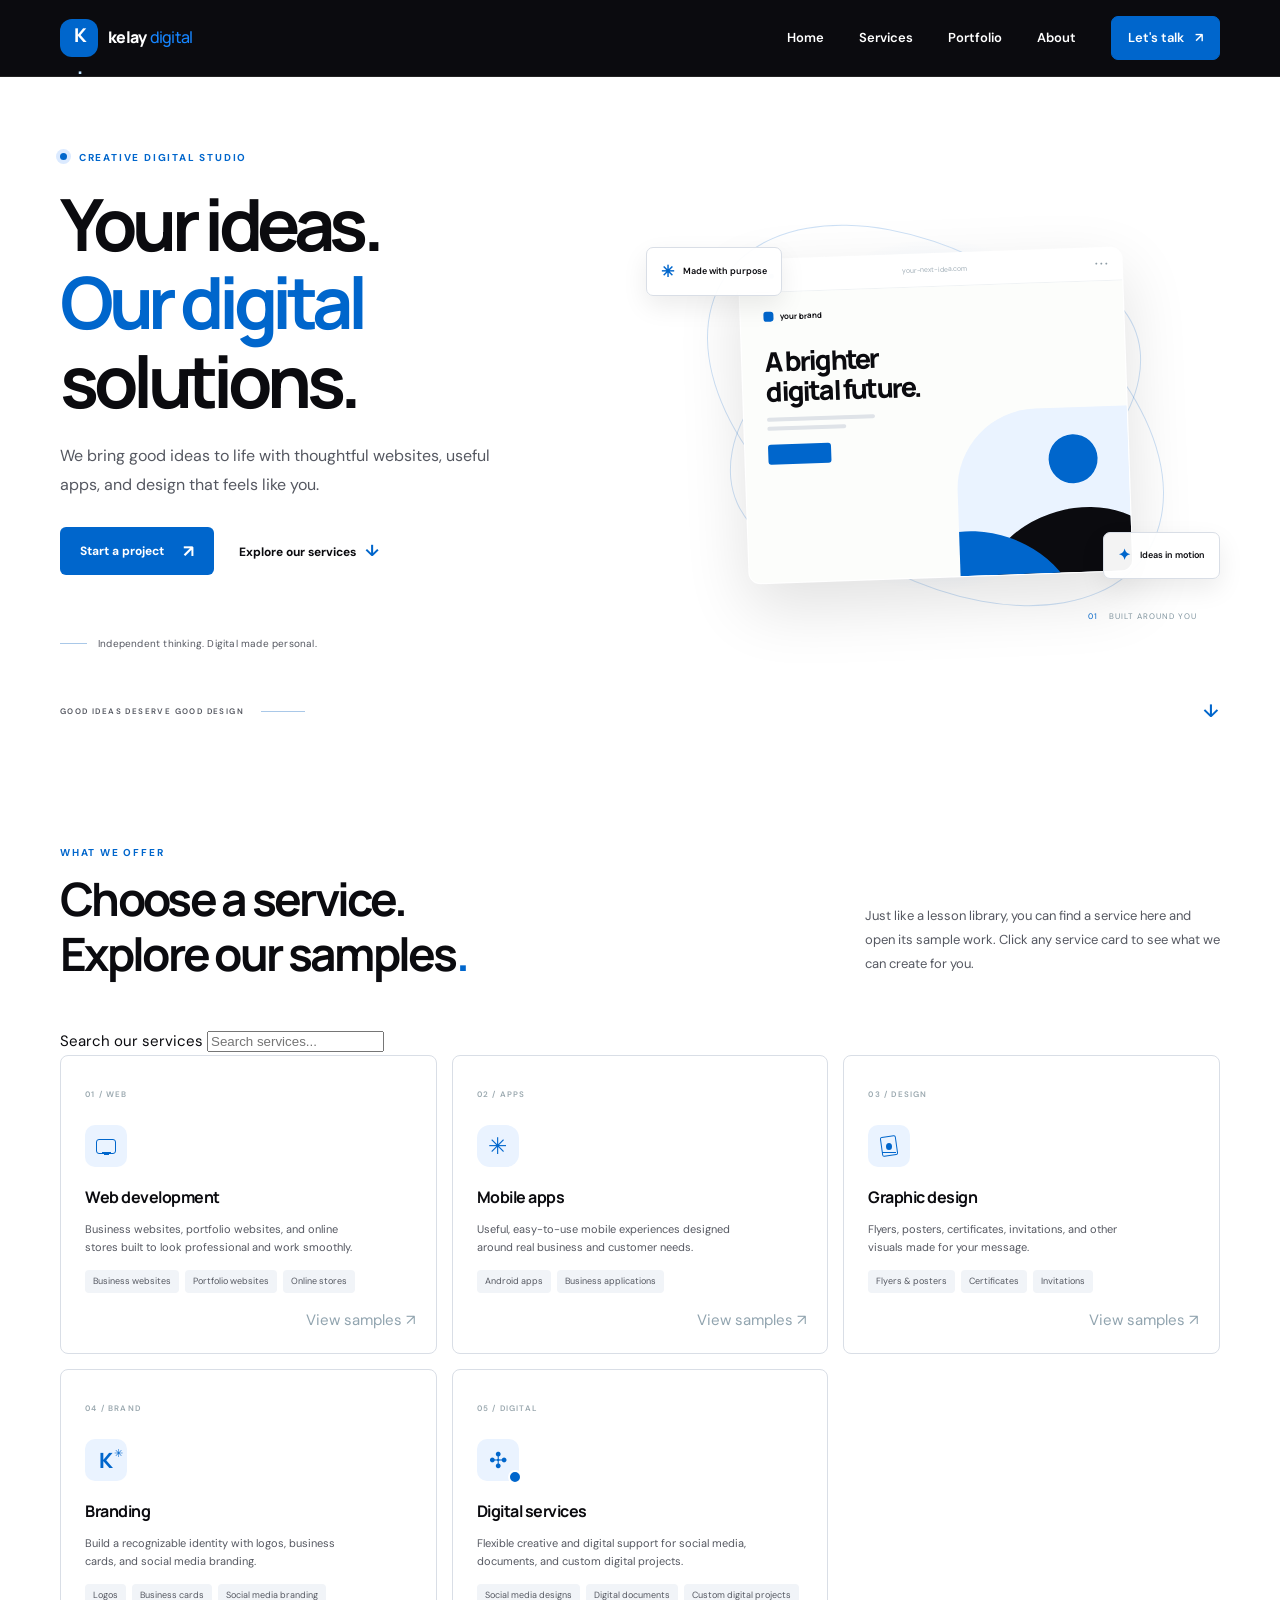
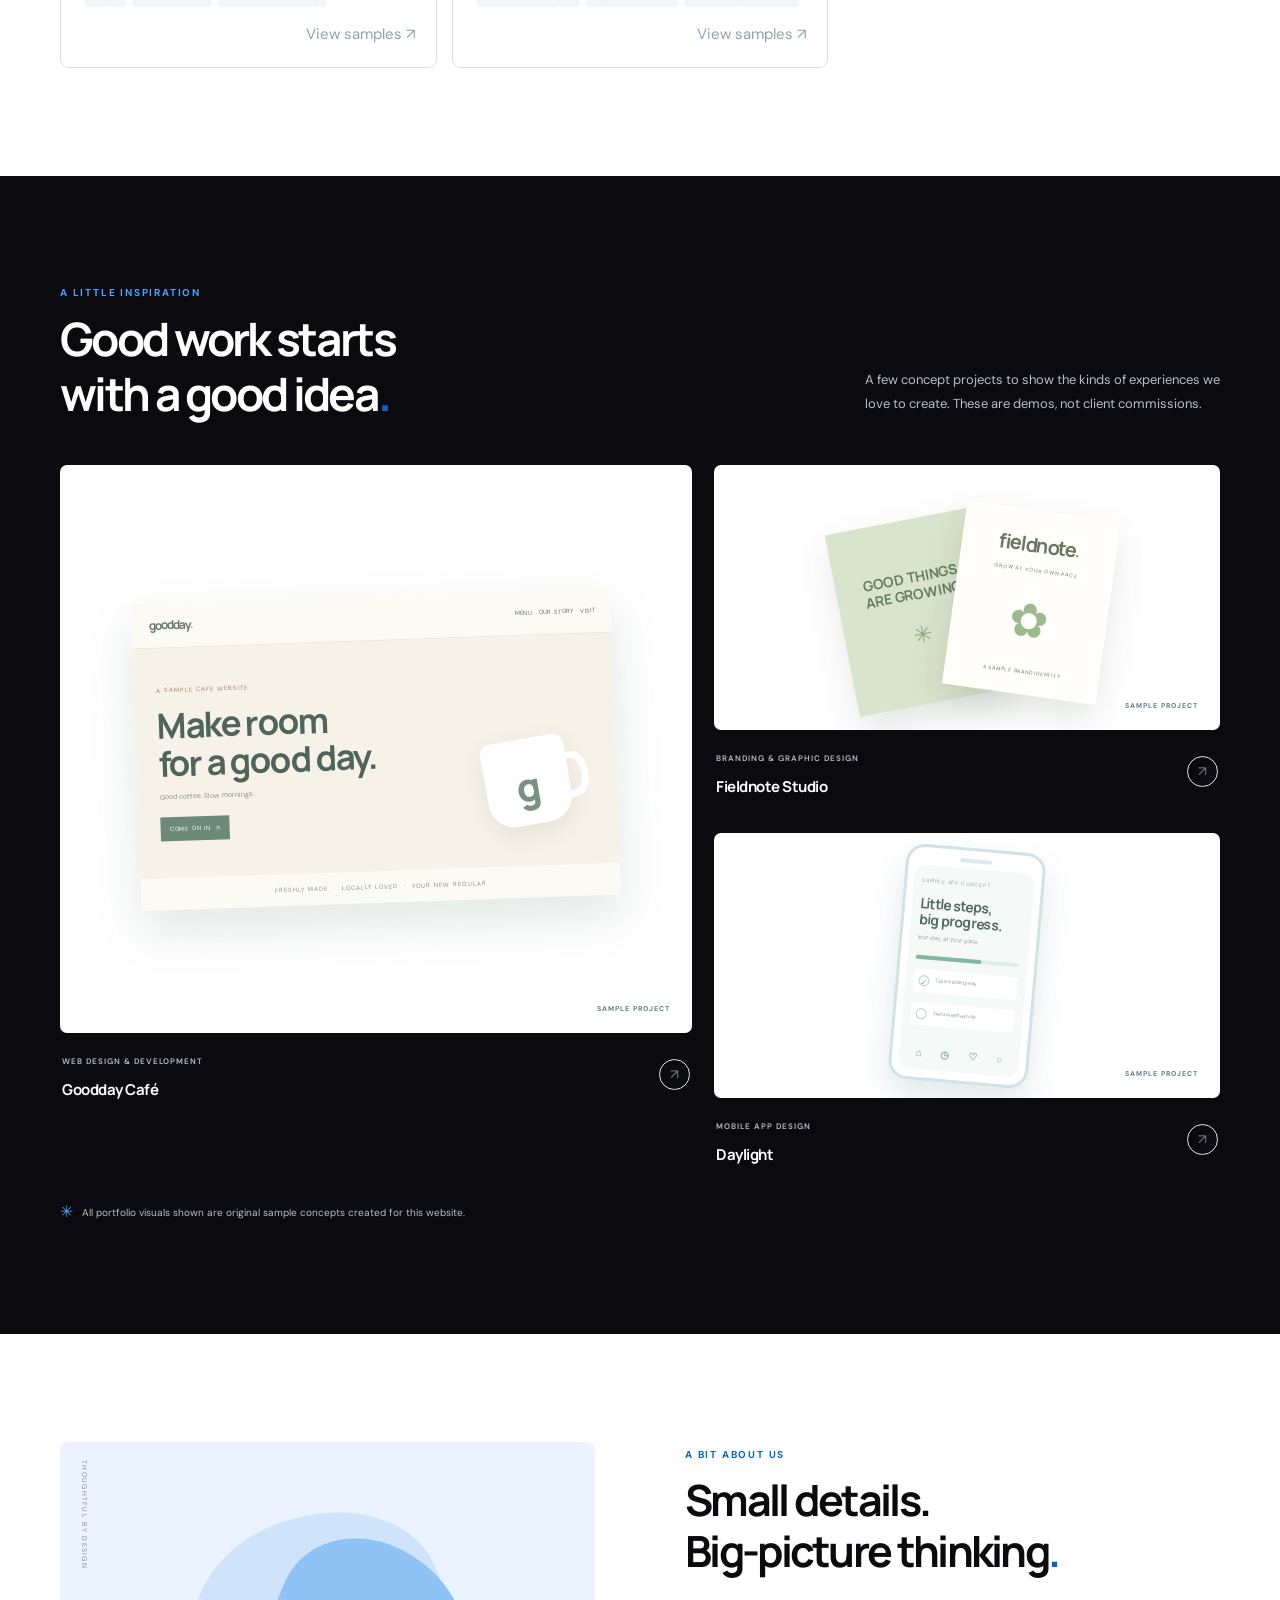
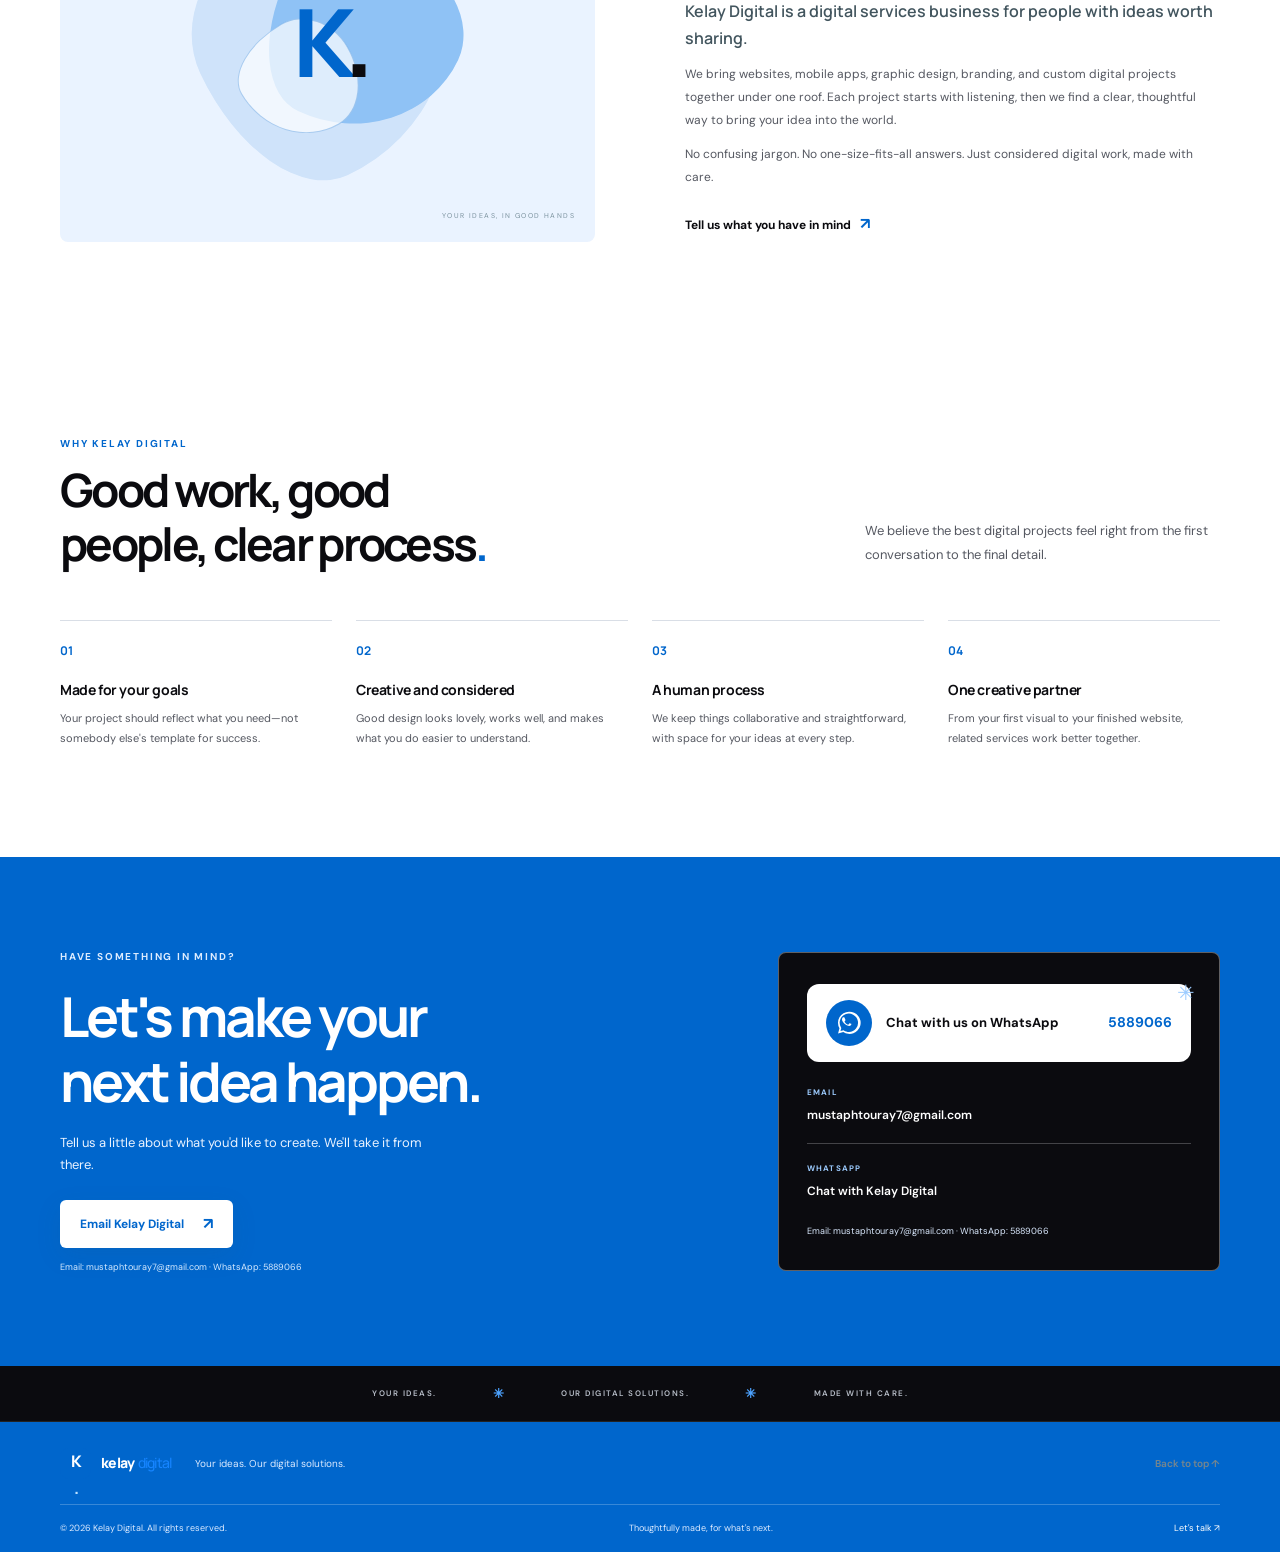
==== commit c35501a0: "Make Kelay Digital home page a service library with sample links" ====
--- a/index.html
+++ b/index.html
@@ -73,22 +73,27 @@
       </section>
 
       <section class="section services-section" id="services">
-        <div class="container">
-          <div class="section-heading">
-            <div><p class="eyebrow">What we do</p><h2>Digital, thoughtfully<br>put together<span class="blue-period">.</span></h2></div>
-            <p class="section-intro">One idea or the whole picture—we bring the right mix of creative thinking and practical know-how to every project.</p>
-          </div>
-          <div class="service-grid">
-            <article class="service-card"><span class="service-number">01 / WEB</span><div class="service-icon icon-web" aria-hidden="true"><span></span><i></i><b></b></div><h3>Web development</h3><p>Clear, responsive websites that help your business show up and stand out.</p><ul><li>Business websites</li><li>Portfolio websites</li><li>Online stores</li></ul><a href="showcase.html#web" class="card-arrow" aria-label="View web development samples">View samples ↗</a></article>
-            <article class="service-card"><span class="service-number">02 / APPS</span><div class="service-icon icon-app" aria-hidden="true"><span>✳</span></div><h3>Mobile apps</h3><p>Useful, easy-to-use mobile experiences designed around real needs.</p><ul><li>Android apps</li><li>Business applications</li></ul><a href="showcase.html#apps" class="card-arrow" aria-label="View mobile app samples">View samples ↗</a></article>
-            <article class="service-card"><span class="service-number">03 / DESIGN</span><div class="service-icon icon-design" aria-hidden="true"><span></span><i></i><b></b></div><h3>Graphic design</h3><p>Made-to-fit visuals that make your message clear and memorable.</p><ul><li>Flyers &amp; posters</li><li>Certificates</li><li>Invitations</li></ul><a href="showcase.html#graphic" class="card-arrow" aria-label="View graphic design samples">View samples ↗</a></article>
-            <article class="service-card"><span class="service-number">04 / BRAND</span><div class="service-icon icon-brand" aria-hidden="true"><span>K</span><i>✳</i></div><h3>Branding</h3><p>A consistent, recognizable identity for every place your business appears.</p><ul><li>Logos</li><li>Business cards</li><li>Social media branding</li></ul><a href="showcase.html#branding" class="card-arrow" aria-label="View branding samples">View samples ↗</a></article>
-            <article class="service-card"><span class="service-number">05 / DIGITAL</span><div class="service-icon icon-digital" aria-hidden="true"><span>✣</span><b></b></div><h3>Digital services</h3><p>Flexible creative and digital support for the projects that don't fit a box.</p><ul><li>Social media designs</li><li>Digital documents</li><li>Custom digital projects</li></ul><a href="showcase.html#digital" class="card-arrow" aria-label="View digital service samples">View samples ↗</a></article>
-          </div>
-        </div>
-      </section>
+  <div class="container">
+    <div class="section-heading services-heading">
+      <div><p class="eyebrow">What we offer</p><h2>Choose a service.<br>Explore our samples<span class="blue-period">.</span></h2></div>
+      <p class="section-intro">Just like a lesson library, you can find a service here and open its sample work. Click any service card to see what we can create for you.</p>
+    </div>
+    <div class="service-search-wrap">
+      <label class="service-search-label" for="service-search">Search our services</label>
+      <input id="service-search" class="service-search" type="search" placeholder="Search services..." autocomplete="off">
+    </div>
+    <div class="service-grid service-library" id="service-library">
+      <a class="service-card service-link-card" data-service-card data-search="web development websites business portfolio online store" href="showcase.html#web"><span class="service-number">01 / WEB</span><div class="service-icon icon-web" aria-hidden="true"><span></span><i></i><b></b></div><h3>Web development</h3><p>Business websites, portfolio websites, and online stores built to look professional and work smoothly.</p><ul><li>Business websites</li><li>Portfolio websites</li><li>Online stores</li></ul><span class="card-arrow">View samples ↗</span></a>
+      <a class="service-card service-link-card" data-service-card data-search="mobile apps android business application" href="showcase.html#apps"><span class="service-number">02 / APPS</span><div class="service-icon icon-app" aria-hidden="true"><span>✳</span></div><h3>Mobile apps</h3><p>Useful, easy-to-use mobile experiences designed around real business and customer needs.</p><ul><li>Android apps</li><li>Business applications</li></ul><span class="card-arrow">View samples ↗</span></a>
+      <a class="service-card service-link-card" data-service-card data-search="graphic design flyers posters certificates invitations" href="showcase.html#graphic"><span class="service-number">03 / DESIGN</span><div class="service-icon icon-design" aria-hidden="true"><span></span><i></i><b></b></div><h3>Graphic design</h3><p>Flyers, posters, certificates, invitations, and other visuals made for your message.</p><ul><li>Flyers &amp; posters</li><li>Certificates</li><li>Invitations</li></ul><span class="card-arrow">View samples ↗</span></a>
+      <a class="service-card service-link-card" data-service-card data-search="branding logos business cards social media brand identity" href="showcase.html#branding"><span class="service-number">04 / BRAND</span><div class="service-icon icon-brand" aria-hidden="true"><span>K</span><i>✳</i></div><h3>Branding</h3><p>Build a recognizable identity with logos, business cards, and social media branding.</p><ul><li>Logos</li><li>Business cards</li><li>Social media branding</li></ul><span class="card-arrow">View samples ↗</span></a>
+      <a class="service-card service-link-card" data-service-card data-search="digital services social media documents custom projects" href="showcase.html#digital"><span class="service-number">05 / DIGITAL</span><div class="service-icon icon-digital" aria-hidden="true"><span>✣</span><b></b></div><h3>Digital services</h3><p>Flexible creative and digital support for social media, documents, and custom digital projects.</p><ul><li>Social media designs</li><li>Digital documents</li><li>Custom digital projects</li></ul><span class="card-arrow">View samples ↗</span></a>
+    </div>
+    <p class="service-empty" id="service-empty" hidden>No service matches your search.</p>
+  </div>
+</section>
 
-      <section class="section portfolio-section" id="portfolio">
+<section class="section portfolio-section" id="portfolio">
         <div class="container">
           <div class="section-heading portfolio-heading">
             <div><p class="eyebrow">A little inspiration</p><h2>Good work starts<br>with a good idea<span class="blue-period">.</span></h2></div>
--- a/styles.css
+++ b/styles.css
@@ -406,3 +406,11 @@
 .footer-bottom a{color:#fff}
 .footer-bottom a span{color:#fff}
 .skip-link{background:#fff;color:#0b0b0f}
+
+.whatsapp-contact{display:flex;align-items:center;gap:14px;margin:0 0 24px;padding:15px 18px;border:1px solid rgba(255,255,255,.3);border-radius:12px;background:#fff;color:#0066cc;transition:transform .2s ease,box-shadow .2s ease}
+.whatsapp-contact:hover{transform:translateY(-2px);box-shadow:0 10px 25px rgba(0,0,0,.12)}
+.whatsapp-logo{display:grid;place-items:center;width:46px;height:46px;flex:0 0 46px;border-radius:50%;background:#0066cc;color:#fff}
+.whatsapp-logo svg{width:28px;height:28px}
+.whatsapp-label{font-size:13px;font-weight:700;color:#0b0b0f}
+.whatsapp-contact strong{margin-left:auto;font-size:14px;color:#0066cc}
+@media(max-width:680px){.whatsapp-contact{padding:13px}.whatsapp-label{font-size:12px}}
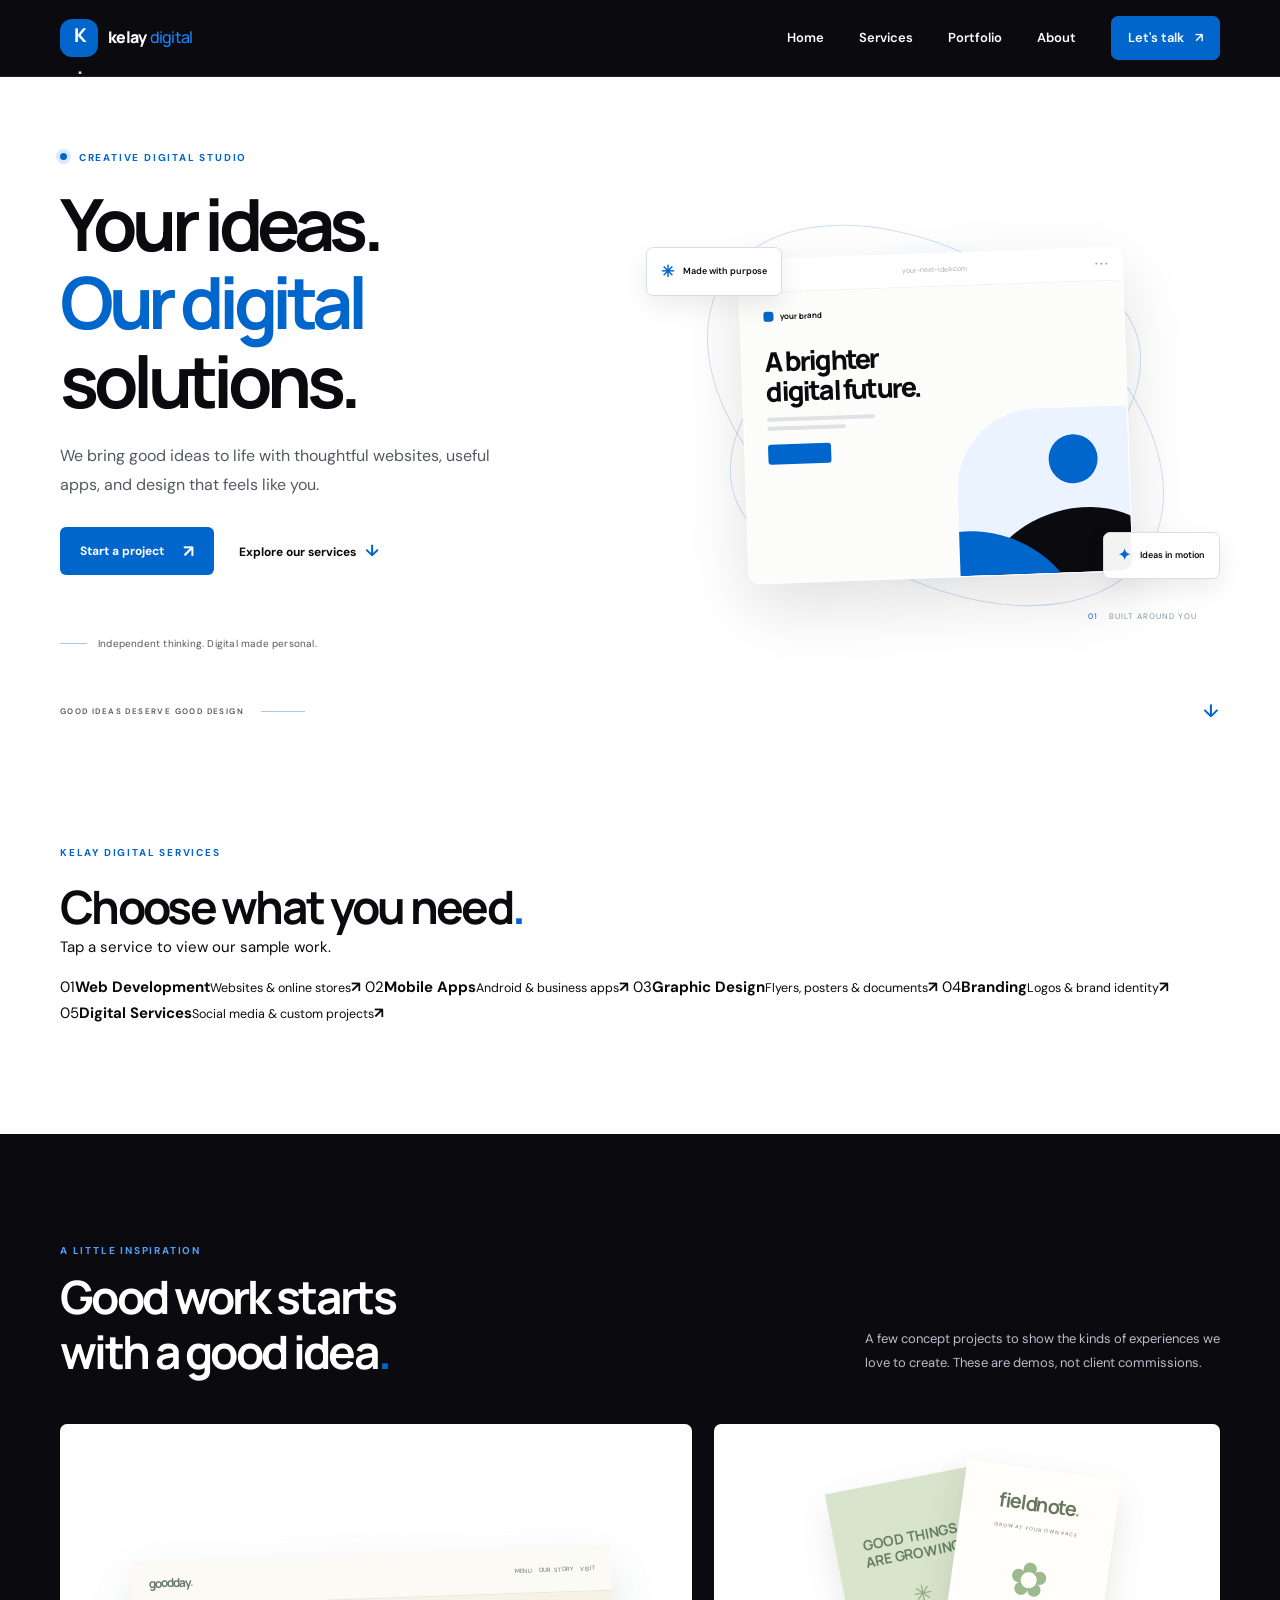
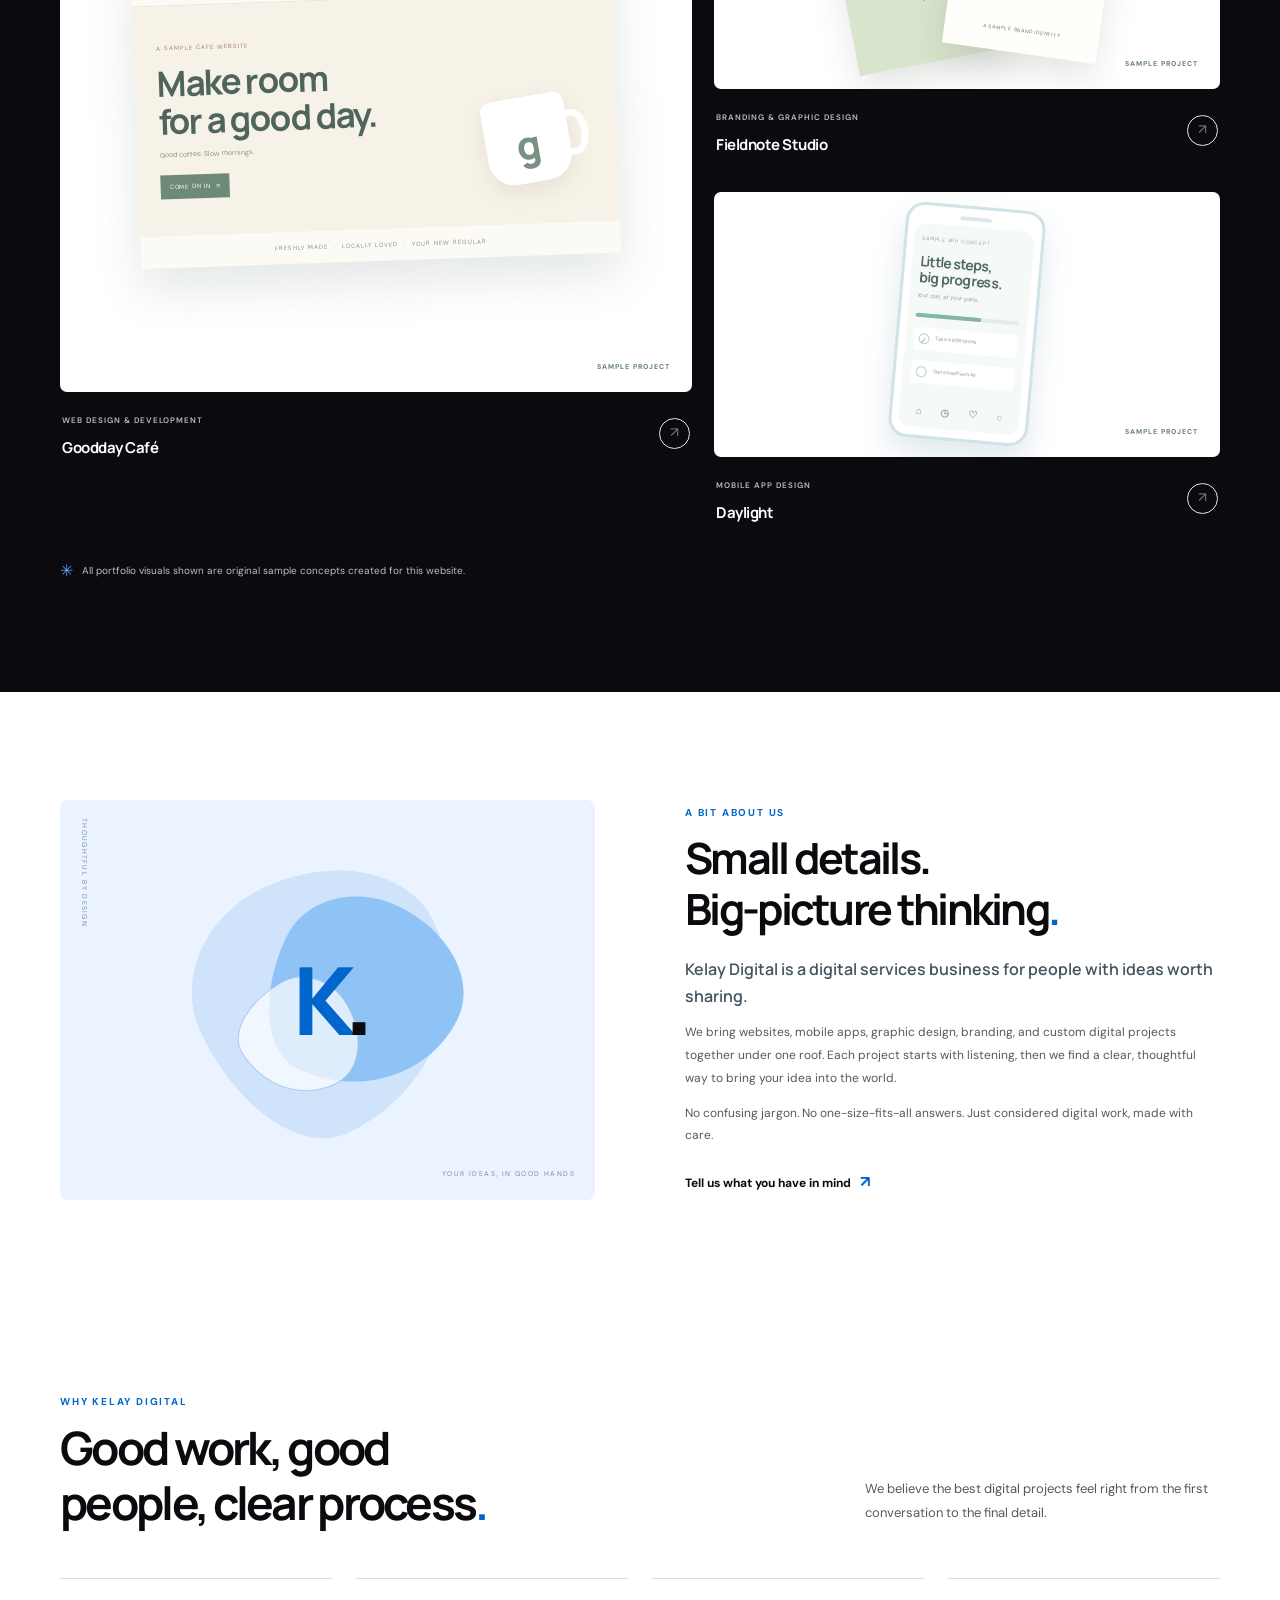
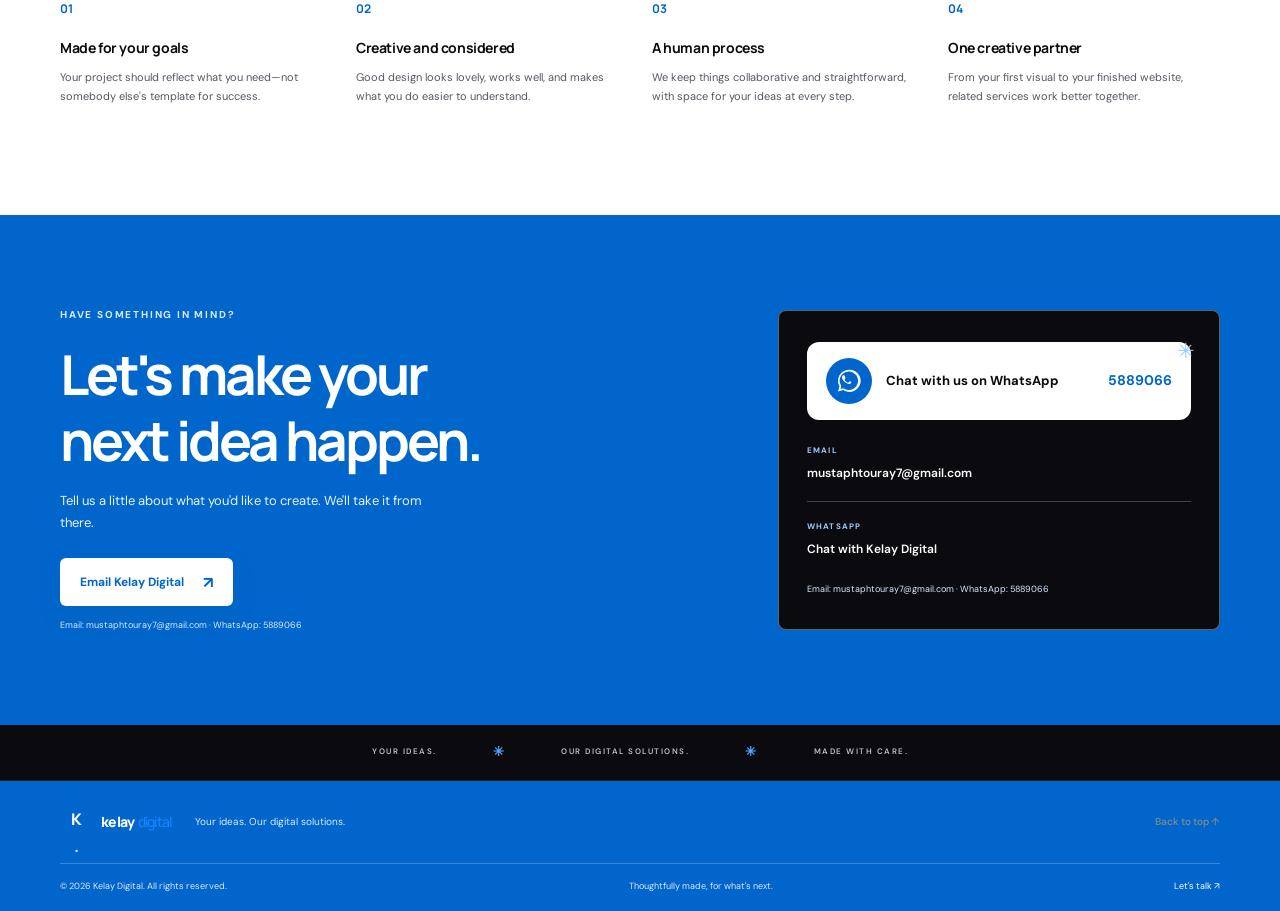
==== commit 6398ba24: "Make homepage services into large lesson-style buttons" ====
--- a/index.html
+++ b/index.html
@@ -72,24 +72,20 @@
         <div class="hero-bottom container"><span>GOOD IDEAS DESERVE GOOD DESIGN</span><span class="hero-bottom-line"></span><a href="#services" aria-label="Scroll to services">↓</a></div>
       </section>
 
-      <section class="section services-section" id="services">
+      <section class="section services-section compact-services" id="services">
   <div class="container">
-    <div class="section-heading services-heading">
-      <div><p class="eyebrow">What we offer</p><h2>Choose a service.<br>Explore our samples<span class="blue-period">.</span></h2></div>
-      <p class="section-intro">Just like a lesson library, you can find a service here and open its sample work. Click any service card to see what we can create for you.</p>
+    <div class="compact-services-heading">
+      <p class="eyebrow">Kelay Digital services</p>
+      <h2>Choose what you need<span class="blue-period">.</span></h2>
+      <p>Tap a service to view our sample work.</p>
     </div>
-    <div class="service-search-wrap">
-      <label class="service-search-label" for="service-search">Search our services</label>
-      <input id="service-search" class="service-search" type="search" placeholder="Search services..." autocomplete="off">
+    <div class="service-button-grid">
+      <a class="service-big-button" href="showcase.html#web"><span class="service-big-number">01</span><span><strong>Web Development</strong><small>Websites &amp; online stores</small></span><b>↗</b></a>
+      <a class="service-big-button" href="showcase.html#apps"><span class="service-big-number">02</span><span><strong>Mobile Apps</strong><small>Android &amp; business apps</small></span><b>↗</b></a>
+      <a class="service-big-button" href="showcase.html#graphic"><span class="service-big-number">03</span><span><strong>Graphic Design</strong><small>Flyers, posters &amp; documents</small></span><b>↗</b></a>
+      <a class="service-big-button" href="showcase.html#branding"><span class="service-big-number">04</span><span><strong>Branding</strong><small>Logos &amp; brand identity</small></span><b>↗</b></a>
+      <a class="service-big-button" href="showcase.html#digital"><span class="service-big-number">05</span><span><strong>Digital Services</strong><small>Social media &amp; custom projects</small></span><b>↗</b></a>
     </div>
-    <div class="service-grid service-library" id="service-library">
-      <a class="service-card service-link-card" data-service-card data-search="web development websites business portfolio online store" href="showcase.html#web"><span class="service-number">01 / WEB</span><div class="service-icon icon-web" aria-hidden="true"><span></span><i></i><b></b></div><h3>Web development</h3><p>Business websites, portfolio websites, and online stores built to look professional and work smoothly.</p><ul><li>Business websites</li><li>Portfolio websites</li><li>Online stores</li></ul><span class="card-arrow">View samples ↗</span></a>
-      <a class="service-card service-link-card" data-service-card data-search="mobile apps android business application" href="showcase.html#apps"><span class="service-number">02 / APPS</span><div class="service-icon icon-app" aria-hidden="true"><span>✳</span></div><h3>Mobile apps</h3><p>Useful, easy-to-use mobile experiences designed around real business and customer needs.</p><ul><li>Android apps</li><li>Business applications</li></ul><span class="card-arrow">View samples ↗</span></a>
-      <a class="service-card service-link-card" data-service-card data-search="graphic design flyers posters certificates invitations" href="showcase.html#graphic"><span class="service-number">03 / DESIGN</span><div class="service-icon icon-design" aria-hidden="true"><span></span><i></i><b></b></div><h3>Graphic design</h3><p>Flyers, posters, certificates, invitations, and other visuals made for your message.</p><ul><li>Flyers &amp; posters</li><li>Certificates</li><li>Invitations</li></ul><span class="card-arrow">View samples ↗</span></a>
-      <a class="service-card service-link-card" data-service-card data-search="branding logos business cards social media brand identity" href="showcase.html#branding"><span class="service-number">04 / BRAND</span><div class="service-icon icon-brand" aria-hidden="true"><span>K</span><i>✳</i></div><h3>Branding</h3><p>Build a recognizable identity with logos, business cards, and social media branding.</p><ul><li>Logos</li><li>Business cards</li><li>Social media branding</li></ul><span class="card-arrow">View samples ↗</span></a>
-      <a class="service-card service-link-card" data-service-card data-search="digital services social media documents custom projects" href="showcase.html#digital"><span class="service-number">05 / DIGITAL</span><div class="service-icon icon-digital" aria-hidden="true"><span>✣</span><b></b></div><h3>Digital services</h3><p>Flexible creative and digital support for social media, documents, and custom digital projects.</p><ul><li>Social media designs</li><li>Digital documents</li><li>Custom digital projects</li></ul><span class="card-arrow">View samples ↗</span></a>
-    </div>
-    <p class="service-empty" id="service-empty" hidden>No service matches your search.</p>
   </div>
 </section>
 
--- a/styles.css
+++ b/styles.css
@@ -414,3 +414,22 @@
 .whatsapp-label{font-size:13px;font-weight:700;color:#0b0b0f}
 .whatsapp-contact strong{margin-left:auto;font-size:14px;color:#0066cc}
 @media(max-width:680px){.whatsapp-contact{padding:13px}.whatsapp-label{font-size:12px}}
+
+
+/* Services library — inspired by the Lesson Project home page */
+.services-heading{align-items:end}
+.service-search-wrap{max-width:520px;margin:0 auto 30px}
+.service-search-label{display:block;margin-bottom:8px;color:#0b0b0f;font-size:10px;font-weight:700;letter-spacing:.8px;text-transform:uppercase}
+.service-search{width:100%;min-height:48px;padding:0 16px;border:1px solid #d9dee6;border-radius:8px;background:#fff;color:#0b0b0f;font:500 13px "DM Sans",sans-serif;outline:none;box-sizing:border-box}
+.service-search::placeholder{color:#89929c}
+.service-search:focus{border-color:#0066cc;box-shadow:0 0 0 3px #eaf3ff}
+.service-library{grid-template-columns:repeat(3,1fr)}
+.service-link-card{position:relative;display:block;color:inherit;text-decoration:none;cursor:pointer;transition:transform .2s ease,border-color .2s ease,box-shadow .2s ease}
+.service-link-card:hover{transform:translateY(-4px)}
+.service-link-card:focus-visible{outline:3px solid #1685ff;outline-offset:3px}
+.service-link-card .card-arrow{display:inline-flex;position:static;margin-top:22px;align-items:center;justify-content:center;min-height:34px;padding:0 13px;border:1px solid #d9dee6;border-radius:6px;background:#fff;color:#0b0b0f;font-size:9px;font-weight:700;text-decoration:none}
+.service-link-card:hover .card-arrow{border-color:#0066cc;background:#0066cc;color:#fff}
+.service-link-card[hidden]{display:none}
+.service-empty{margin:24px 0 0;text-align:center;color:#555861;font-size:12px}
+@media(max-width:900px){.service-library{grid-template-columns:repeat(2,1fr)}}
+@media(max-width:640px){.service-library{grid-template-columns:1fr}.service-search-wrap{margin-bottom:22px}.service-search{min-height:46px}}
